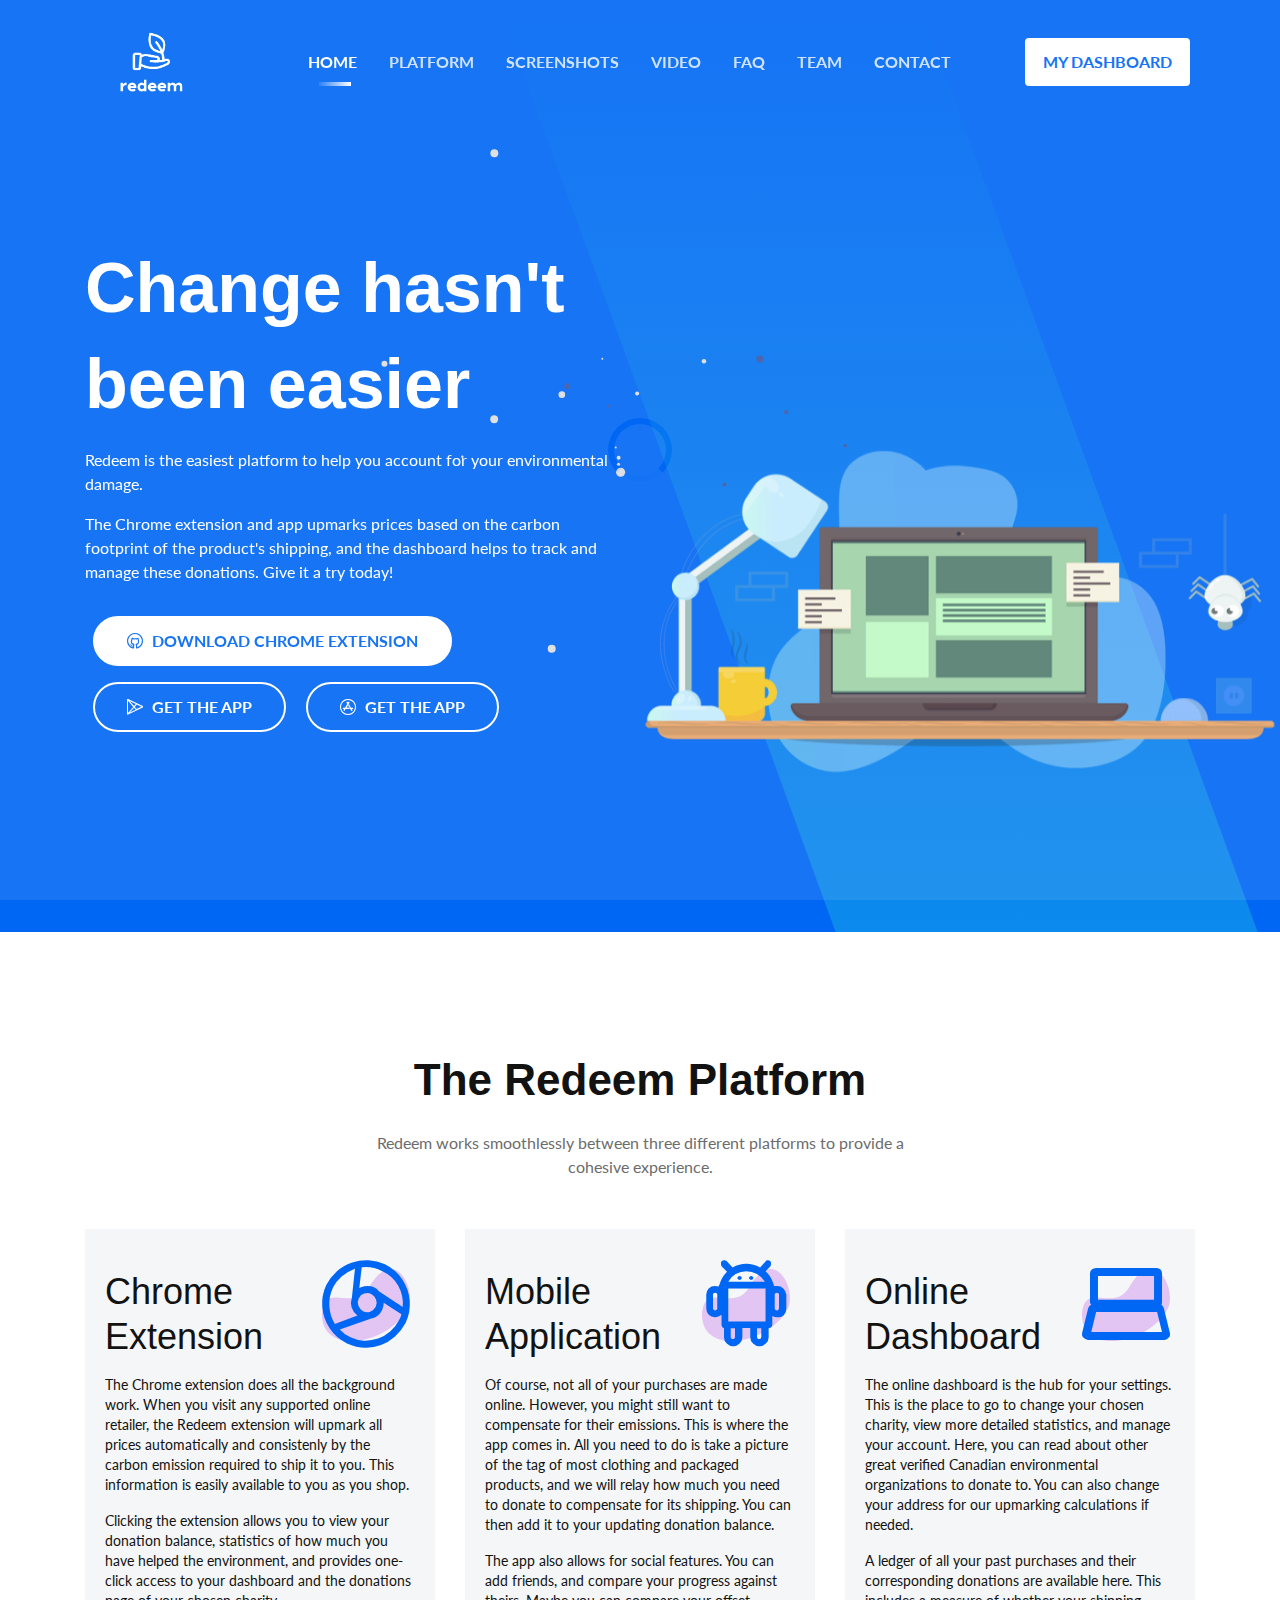
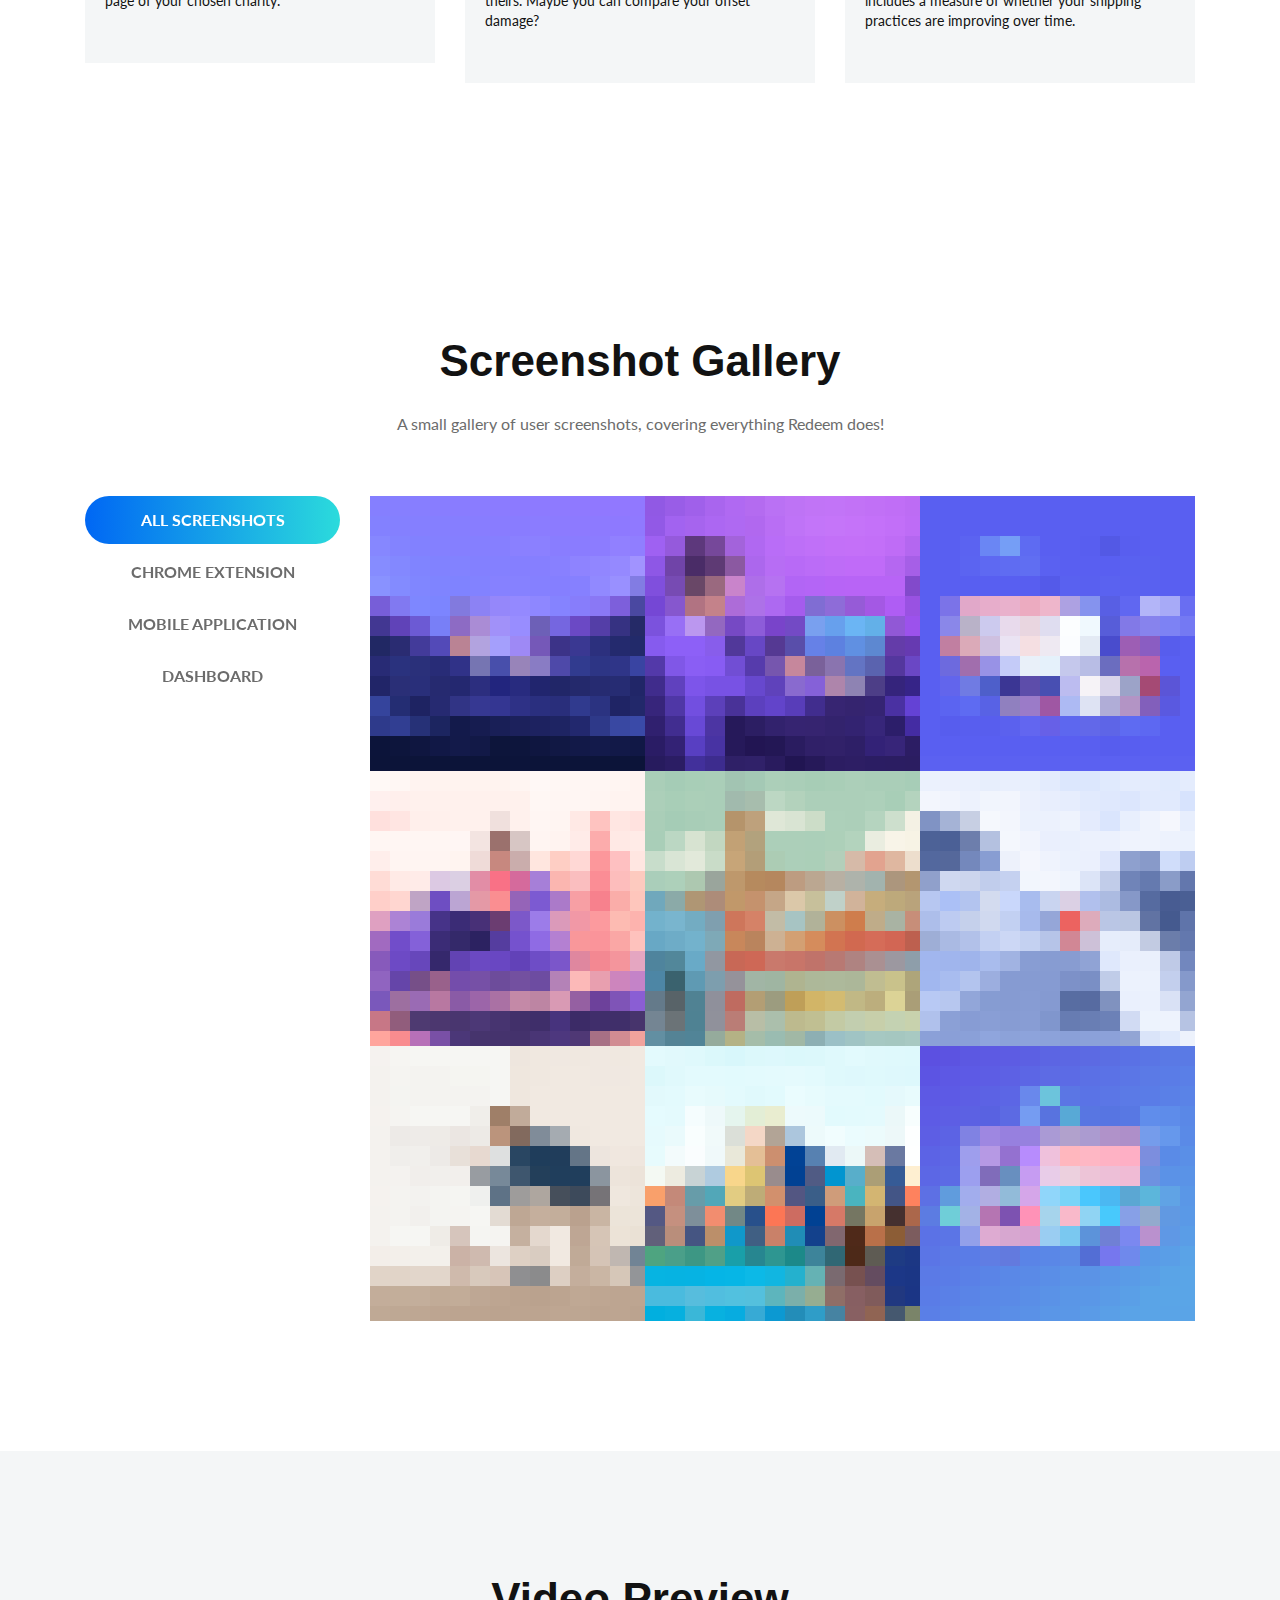
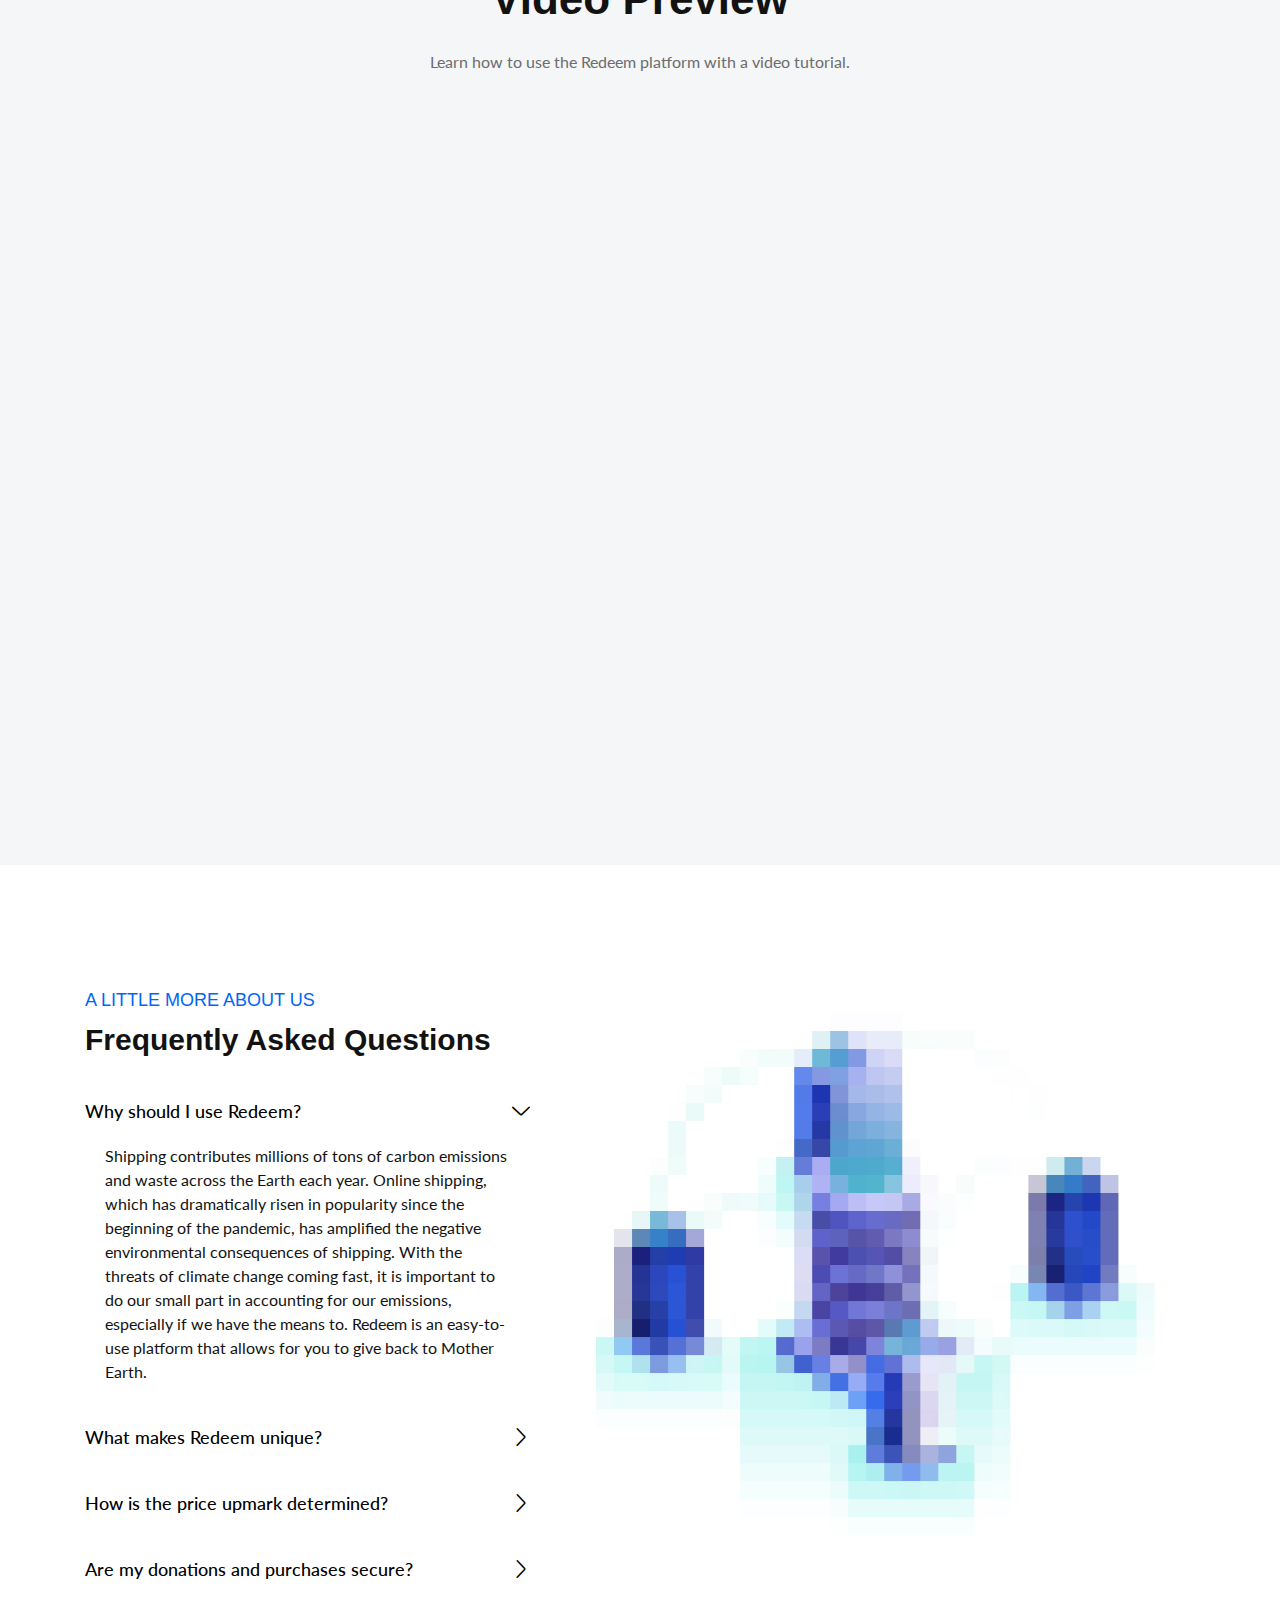
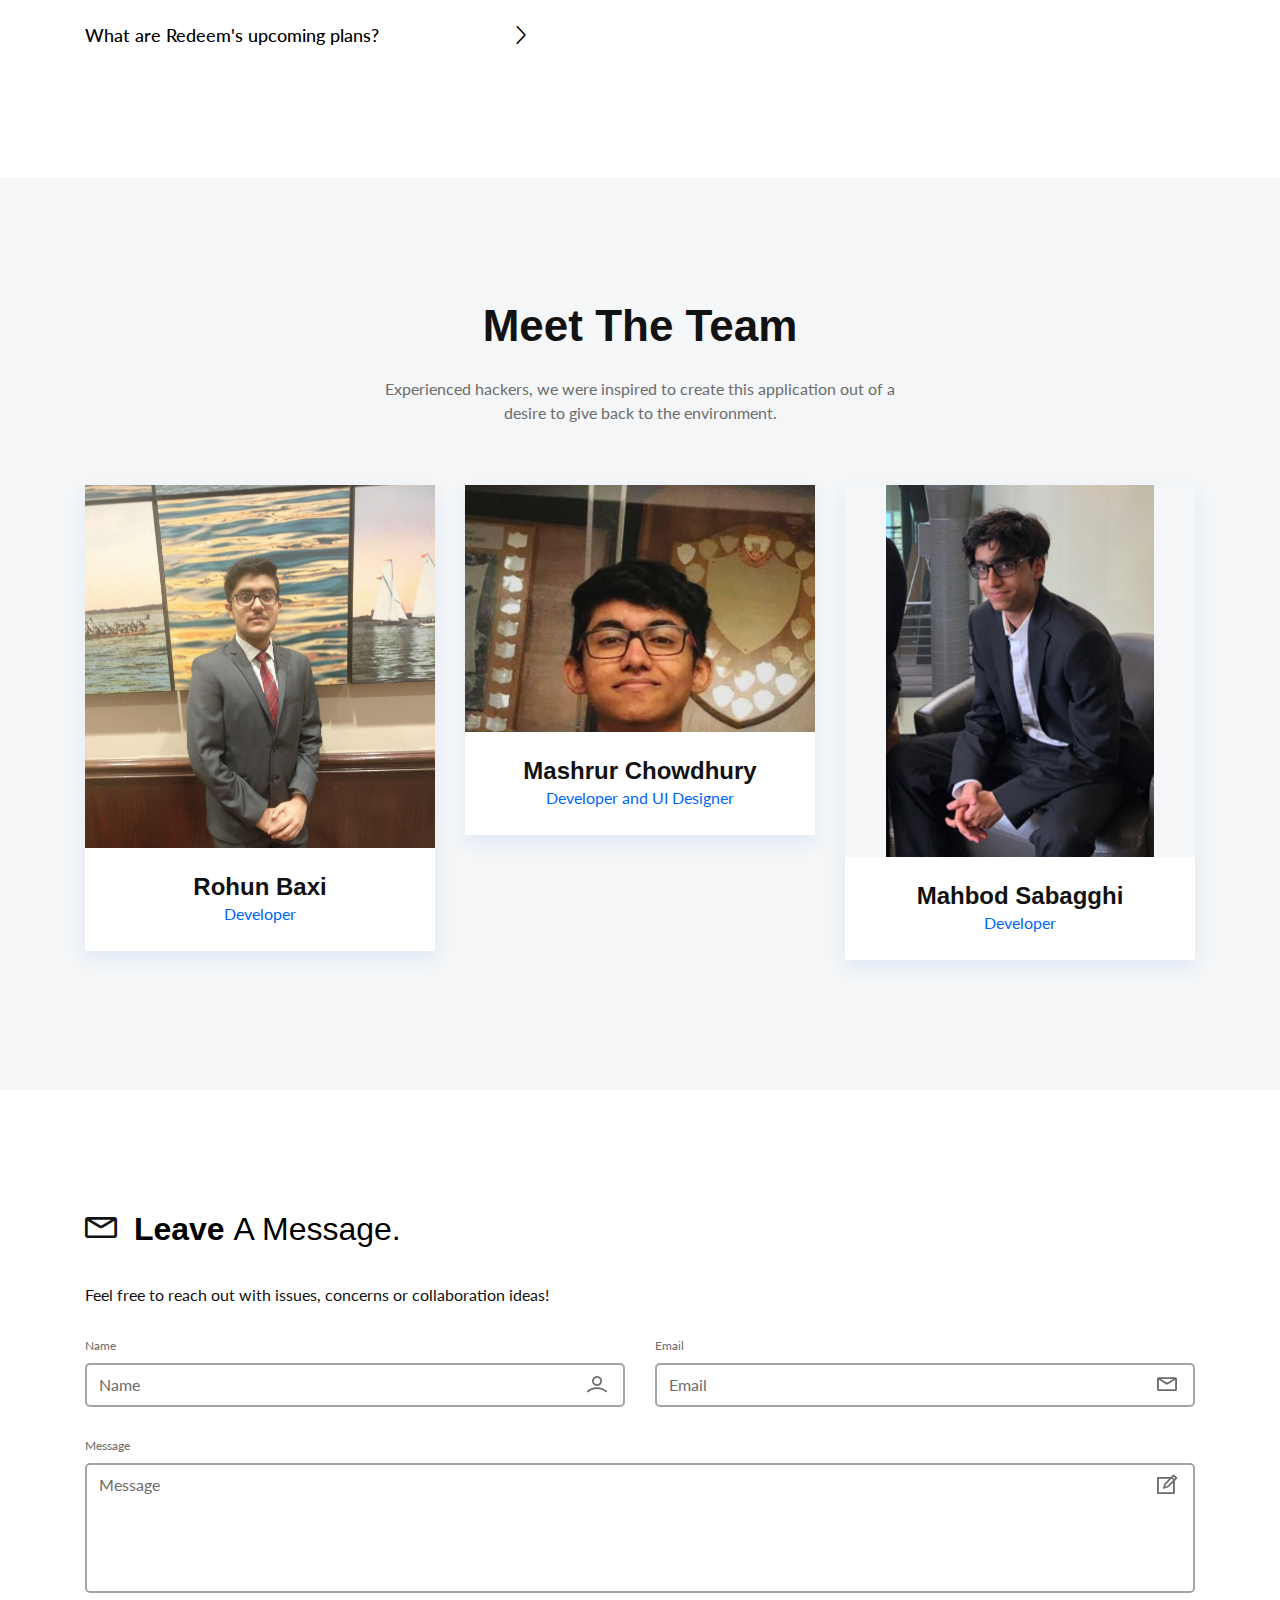
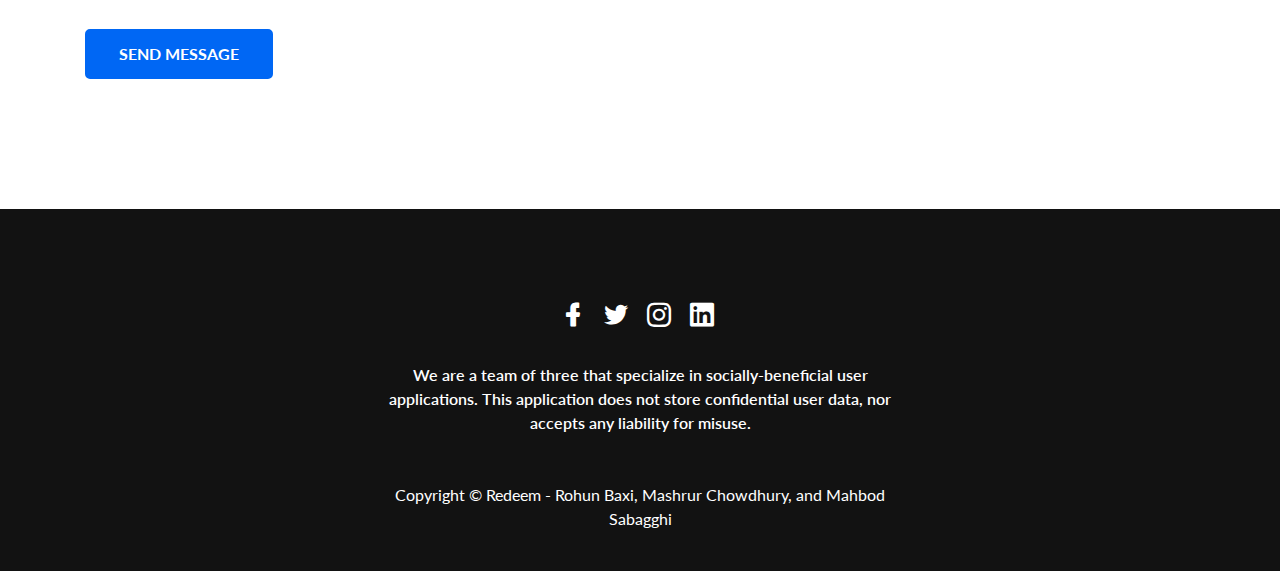
==== index.html @ 248ae002 "Added website assets" ====
<!doctype html>
<html class="no-js" lang="en">

<head>
    <meta charset="utf-8">
    
    <!--====== Title ======-->
    <title>Redeem - A Donation Platform</title>
    
    <meta name="description" content="">
    <meta name="viewport" content="width=device-width, initial-scale=1">

    <!--====== Favicon Icon ======-->
    <link rel="shortcut icon" href="assets/images/favicon.ico" type="image/x-icon">
<link rel="icon" href="assets/images/favicon.ico" type="image/x-icon">
        
    <!--====== Magnific Popup CSS ======-->
    <link rel="stylesheet" href="assets/css/magnific-popup.css">
    <link href='http://fonts.googleapis.com/css?family=Lato:400,700' rel='stylesheet' type='text/css'>
        
    <!--====== Slick CSS ======-->
    <link rel="stylesheet" href="assets/css/slick.css">
        
    <!--====== Line Icons CSS ======-->
    <link rel="stylesheet" href="assets/css/LineIcons.css">
        
    <!--====== Bootstrap CSS ======-->
    <link rel="stylesheet" href="assets/css/bootstrap.min.css">
    
    <!--====== Default CSS ======-->
    <link rel="stylesheet" href="assets/css/default.css">
    
    <!--====== Style CSS ======-->
    <link rel="stylesheet" href="assets/css/style.css">

    <!--====== Particle Animations Javascript ======-->
    <script src="assets/js/sketch.js"></script>

    
</head>

<body>
    <!--[if IE]>
    <p class="browserupgrade">You are using an <strong>outdated</strong> browser. Please <a href="https://browsehappy.com/">upgrade your browser</a> to improve your experience and security.</p>
  <![endif]-->
   
    <!--====== PRELOADER PART START ======-->

    <div class="preloader">
        <div class="loader">
            <div class="ytp-spinner">
                <div class="ytp-spinner-container">
                    <div class="ytp-spinner-rotator">
                        <div class="ytp-spinner-left">
                            <div class="ytp-spinner-circle"></div>
                        </div>
                        <div class="ytp-spinner-right">
                            <div class="ytp-spinner-circle"></div>
                        </div>
                    </div>
                </div>
            </div>
        </div>
    </div>

    <!--====== PRELOADER PART ENDS ======-->
    
    <!--====== NAVBAR TWO PART START ======-->

    <section class="navbar-area">
        <div class="container">
            <div class="row">
                <div class="col-lg-12">
                    <nav class="navbar navbar-expand-lg">
                       
                        <a class="navbar-brand" href="#">
                            <img src="assets/images/logo-white.png" alt="Logo">
                        </a>
                        
                        <button class="navbar-toggler" type="button" data-toggle="collapse" data-target="#navbarTwo" aria-controls="navbarTwo" aria-expanded="false" aria-label="Toggle navigation">
                            <span class="toggler-icon"></span>
                            <span class="toggler-icon"></span>
                            <span class="toggler-icon"></span>
                        </button>

                        <div class="collapse navbar-collapse sub-menu-bar" id="navbarTwo">
                            <ul class="navbar-nav m-auto">
                                <li class="nav-item active"><a class="page-scroll" href="#home">home</a></li>
                                <li class="nav-item"><a class="page-scroll" href="#services">Platform</a></li>
                                <li class="nav-item"><a class="page-scroll" href="#portfolio">Screenshots</a></li>
                                <li class="nav-item"><a class="page-scroll" href="#pricing">Video</a></li>
                                <li class="nav-item"><a class="page-scroll" href="#about">FAQ</a></li>
                                <li class="nav-item"><a class="page-scroll" href="#team">Team</a></li>
                                <li class="nav-item"><a class="page-scroll" href="#contact">Contact</a></li>
                            </ul>
                        </div>
                        
                        <div class="navbar-btn d-none d-sm-inline-block">
                            <ul>
                                <li><a class="solid" href="signup/account/signup.html">My Dashboard</a></li>
                            </ul>
                        </div>
                    </nav> <!-- navbar -->
                </div>
            </div> <!-- row -->
        </div> <!-- container -->
    </section>

    <!--====== NAVBAR TWO PART ENDS ======-->
    
    <!--====== SLIDER PART START ======-->

    <section id="home" class="slider_area">
        <div id="carouselThree" class="carousel slide" data-ride="carousel">

            <div class="carousel-inner">
                <div class="carousel-item active">
                    <div class="container">
                        <div class="row">
                            <div class="col-lg-6">
                                <div class="slider-content">
                                    <h1 class="title">Change hasn't been easier</h1>
                                    <p class="text">Redeem is the easiest platform to help you account for your environmental damage. </p> 
                                    <p class = "text">The Chrome extension and app upmarks prices based on the carbon footprint of the product's shipping, and the dashboard helps to track
                                        and manage these donations. Give it a try today!
                                    </p>
                                    <ul class="slider-btn rounded-buttons">
                                        <li><a class="main-btn rounded-one" target = "_blank" href="https://github.com/mashrurc/Redeem"><i class="lni lni-github"> </i> DOWNLOAD CHROME EXTENSION</a></li>
                                        <li><a class="main-btn rounded-two" href="https://github.com/mashrurc/Redeem"><i class="lni lni-play-store"></i>  GET THE APP</a></li>
                                        <li><a class="main-btn rounded-two" href="https://github.com/mashrurc/Redeem"><i class="lni lni-app-store"></i>  GET THE APP</a></li>
                                    </ul>
                                </div>
                            </div>
                        </div> <!-- row -->
                    </div> <!-- container -->
                    <div class="slider-image-box d-none d-lg-flex align-items-end">
                        <div class="slider-image">
                            <img src="assets/images/slider/1.png" alt="Hero">
                        </div> <!-- slider-imgae -->
                    </div> <!-- slider-imgae box -->
                </div> <!-- carousel-item -->

            </div>

        </div>
    </section>

    <!--====== SLIDER PART ENDS ======-->
    
    <!--====== FEATRES TWO PART START ======-->

    <section id="services" class="features-area">
        <div class="container">
            <div class="row justify-content-center">
                <div class="col-lg-6 col-md-10">
                    <div class="section-title text-center pb-10">
                        <h3 class="title">The Redeem Platform</h3>
                        <p class="text">Redeem works smoothlessly between three different platforms to provide a cohesive experience.</p>
                    </div> <!-- row -->
                </div>
            </div> <!-- row -->
            <div class="row justify-content-center">
                <div class="col-lg-4 col-md-7 col-sm-9">
                    <div class="single-features mt-40">
                        <div class="features-title-icon d-flex justify-content-between">
                            <h4 class="features-title"><a href="#">Chrome Extension</a></h4>
                            <div class="features-icon">
                                <i class="lni lni-chrome"></i>
                                <img class="shape" src="assets/images/f-shape-1.svg" alt="Shape">
                            </div>
                        </div>
                        <div class="features-content">
                            <p class="text">The Chrome extension does all the background work. When you visit any supported online retailer, the Redeem extension will upmark all prices automatically and consistenly by the carbon emission
                                required to ship it to you. This information is easily available to you as you shop.</p> <p class="text">Clicking the extension allows you to view your donation balance, statistics of how much you have helped the environment, and 
                                provides one-click access to your dashboard and the donations page of your chosen charity.
                            </p>
                        </div>
                    </div> <!-- single features -->
                </div>
                <div class="col-lg-4 col-md-7 col-sm-9">
                    <div class="single-features mt-40">
                        <div class="features-title-icon d-flex justify-content-between">
                            <h4 class="features-title"><a href="#">Mobile Application</a></h4>
                            <div class="features-icon">
                                <i class="lni lni-android"></i>
                                <img class="shape" src="assets/images/f-shape-1.svg" alt="Shape">
                            </div>
                        </div>
                        <div class="features-content">
                            <p class="text">Of course, not all of your purchases are made online. However, you might still want to compensate for their emissions. This is where the app comes in. All you need to do is take a picture of the 
                                tag of most clothing and packaged products, and we will relay how much you need to donate to compensate for its shipping. You can then add it to your updating donation balance.</p> 
                                <p class="text"> The app also 
                                allows for social features. You can add friends, and compare your progress against theirs. Maybe you can compare your offset damage?
                            </p>
                        </div>
                    </div> <!-- single features -->
                </div>
                <div class="col-lg-4 col-md-7 col-sm-9">
                    <div class="single-features mt-40">
                        <div class="features-title-icon d-flex justify-content-between">
                            <h4 class="features-title"><a href="#">Online Dashboard</a></h4>
                            <div class="features-icon">
                                <i class="lni lni-laptop"></i>
                                <img class="shape" src="assets/images/f-shape-1.svg" alt="Shape">
                            </div>
                        </div>
                        <div class="features-content">
                            <p class="text">The online dashboard is the hub for your settings. This is the place to go to change your chosen charity, view more detailed statistics, and manage your account. Here, you can read about other great verified
                                Canadian environmental organizations to donate to. You can also change your address for our upmarking calculations if needed. </p>
                            <p class="text"> A ledger of all your past purchases and their corresponding donations are available here. This includes a measure of whether your shipping practices are improving over time. 
                            </p>
                        </div>
                    </div> <!-- single features -->
                </div>
            </div> <!-- row -->
        </div> <!-- container -->
    </section>

    <!--====== FEATRES TWO PART ENDS ======-->

    <!--====== PORTFOLIO PART START ======-->

    <section id="portfolio" class="portfolio-area portfolio-four pb-100">
        <div class="container">
            <div class="row justify-content-center">
                <div class="col-lg-6 col-md-10">
                    <div class="section-title text-center pb-10">
                        <h3 class="title">Screenshot Gallery</h3>
                        <p class="text">A small gallery of user screenshots, covering everything Redeem does!</p>
                    </div> <!-- section title -->
                </div>
            </div> <!-- row -->
            <div class="row">
                <div class="col-lg-3 col-md-3">
                    <div class="portfolio-menu text-center mt-50">
                        <ul>
                            <li data-filter="*" class="active">ALL SCREENSHOTS</li>
                            <li data-filter=".branding-4">CHROME EXTENSION</li>
                            <li data-filter=".marketing-4">MOBILE APPLICATION</li>
                            <li data-filter=".planning-4">DASHBOARD</li>
                        </ul>
                    </div> <!-- portfolio menu -->
                </div>
                <div class="col-lg-9 col-md-9">
                    <div class="row no-gutters grid mt-50">
                        <div class="col-lg-4 col-sm-6 branding-4 planning-4">
                            <div class="single-portfolio">
                                <div class="portfolio-image">
                                    <img src="assets/images/portfolio/1.png" alt="">
                                    <div class="portfolio-overlay d-flex align-items-center justify-content-center">
                                        <div class="portfolio-content">
                                            <div class="portfolio-icon">
                                                <a class="image-popup" href="assets/images/portfolio/1.png"><i class="lni lni-zoom-in"></i></a>
                                                <img src="assets/images/portfolio/shape.svg" alt="shape" class="shape">
                                            </div>
                                            <div class="portfolio-icon">
                                                <a href="#"><i class="lni lni-link"></i></a>
                                                <img src="assets/images/portfolio/shape.svg" alt="shape" class="shape">
                                            </div>
                                        </div>
                                    </div>
                                </div>
                            </div> <!-- single portfolio -->
                        </div>
                        <div class="col-lg-4 col-sm-6 marketing-4 research-4">
                            <div class="single-portfolio">
                                <div class="portfolio-image">
                                    <img src="assets/images/portfolio/2.png" alt="">
                                    <div class="portfolio-overlay d-flex align-items-center justify-content-center">
                                        <div class="portfolio-content">
                                            <div class="portfolio-icon">
                                                <a class="image-popup" href="assets/images/portfolio/2.png"><i class="lni lni-zoom-in"></i></a>
                                                <img src="assets/images/portfolio/shape.svg" alt="shape" class="shape">
                                            </div>
                                            <div class="portfolio-icon">
                                                <a href="#"><i class="lni lni-link"></i></a>
                                                <img src="assets/images/portfolio/shape.svg" alt="shape" class="shape">
                                            </div>
                                        </div>
                                    </div>
                                </div>
                            </div> <!-- single portfolio -->
                        </div>
                        <div class="col-lg-4 col-sm-6 branding-4 marketing-4">
                            <div class="single-portfolio">
                                <div class="portfolio-image">
                                    <img src="assets/images/portfolio/3.png" alt="">
                                    <div class="portfolio-overlay d-flex align-items-center justify-content-center">
                                        <div class="portfolio-content">
                                            <div class="portfolio-icon">
                                                <a class="image-popup" href="assets/images/portfolio/3.png"><i class="lni lni-zoom-in"></i></a>
                                                <img src="assets/images/portfolio/shape.svg" alt="shape" class="shape">
                                            </div>
                                            <div class="portfolio-icon">
                                                <a href="#"><i class="lni lni-link"></i></a>
                                                <img src="assets/images/portfolio/shape.svg" alt="shape" class="shape">
                                            </div>
                                        </div>
                                    </div>
                                </div>
                            </div> <!-- single portfolio -->
                        </div>
                        <div class="col-lg-4 col-sm-6 planning-4 research-4">
                            <div class="single-portfolio">
                                <div class="portfolio-image">
                                    <img src="assets/images/portfolio/4.png" alt="">
                                    <div class="portfolio-overlay d-flex align-items-center justify-content-center">
                                        <div class="portfolio-content">
                                            <div class="portfolio-icon">
                                                <a class="image-popup" href="assets/images/portfolio/4.png"><i class="lni lni-zoom-in"></i></a>
                                                <img src="assets/images/portfolio/shape.svg" alt="shape" class="shape">
                                            </div>
                                            <div class="portfolio-icon">
                                                <a href="#"><i class="lni lni-link"></i></a>
                                                <img src="assets/images/portfolio/shape.svg" alt="shape" class="shape">
                                            </div>
                                        </div>
                                    </div>
                                </div>
                            </div> <!-- single portfolio -->
                        </div>
                        <div class="col-lg-4 col-sm-6 marketing-4">
                            <div class="single-portfolio">
                                <div class="portfolio-image">
                                    <img src="assets/images/portfolio/5.png" alt="">
                                    <div class="portfolio-overlay d-flex align-items-center justify-content-center">
                                        <div class="portfolio-content">
                                            <div class="portfolio-icon">
                                                <a class="image-popup" href="assets/images/portfolio/5.png"><i class="lni lni-zoom-in"></i></a>
                                                <img src="assets/images/portfolio/shape.svg" alt="shape" class="shape">
                                            </div>
                                            <div class="portfolio-icon">
                                                <a href="#"><i class="lni lni-link"></i></a>
                                                <img src="assets/images/portfolio/shape.svg" alt="shape" class="shape">
                                            </div>
                                        </div>
                                    </div>
                                </div>
                            </div> <!-- single portfolio -->
                        </div>
                        <div class="col-lg-4 col-sm-6 planning-4">
                            <div class="single-portfolio">
                                <div class="portfolio-image">
                                    <img src="assets/images/portfolio/6.png" alt="">
                                    <div class="portfolio-overlay d-flex align-items-center justify-content-center">
                                        <div class="portfolio-content">
                                            <div class="portfolio-icon">
                                                <a class="image-popup" href="assets/images/portfolio/6.png"><i class="lni lni-zoom-in"></i></a>
                                                <img src="assets/images/portfolio/shape.svg" alt="shape" class="shape">
                                            </div>
                                            <div class="portfolio-icon">
                                                <a href="#"><i class="lni lni-link"></i></a>
                                                <img src="assets/images/portfolio/shape.svg" alt="shape" class="shape">
                                            </div>
                                        </div>
                                    </div>
                                </div>
                            </div> <!-- single portfolio -->
                        </div>
                        <div class="col-lg-4 col-sm-6 research-4">
                            <div class="single-portfolio">
                                <div class="portfolio-image">
                                    <img src="assets/images/portfolio/7.png" alt="">
                                    <div class="portfolio-overlay d-flex align-items-center justify-content-center">
                                        <div class="portfolio-content">
                                            <div class="portfolio-icon">
                                                <a class="image-popup" href="assets/images/portfolio/7.png"><i class="lni lni-zoom-in"></i></a>
                                                <img src="assets/images/portfolio/shape.svg" alt="shape" class="shape">
                                            </div>
                                            <div class="portfolio-icon">
                                                <a href="#"><i class="lni lni-link"></i></a>
                                                <img src="assets/images/portfolio/shape.svg" alt="shape" class="shape">
                                            </div>
                                        </div>
                                    </div>
                                </div>
                            </div> <!-- single portfolio -->
                        </div>
                        <div class="col-lg-4 col-sm-6 branding-4 planning-4">
                            <div class="single-portfolio">
                                <div class="portfolio-image">
                                    <img src="assets/images/portfolio/8.png" alt="">
                                    <div class="portfolio-overlay d-flex align-items-center justify-content-center">
                                        <div class="portfolio-content">
                                            <div class="portfolio-icon">
                                                <a class="image-popup" href="assets/images/portfolio/8.png"><i class="lni lni-zoom-in"></i></a>
                                                <img src="assets/images/portfolio/shape.svg" alt="shape" class="shape">
                                            </div>
                                            <div class="portfolio-icon">
                                                <a href="#"><i class="lni lni-link"></i></a>
                                                <img src="assets/images/portfolio/shape.svg" alt="shape" class="shape">
                                            </div>
                                        </div>
                                    </div>
                                </div>
                            </div> <!-- single portfolio -->
                        </div>
                        <div class="col-lg-4 col-sm-6 marketing-4">
                            <div class="single-portfolio">
                                <div class="portfolio-image">
                                    <img src="assets/images/portfolio/9.png" alt="">
                                    <div class="portfolio-overlay d-flex align-items-center justify-content-center">
                                        <div class="portfolio-content">
                                            <div class="portfolio-icon">
                                                <a class="image-popup" href="assets/images/portfolio/9.png"><i class="lni lni-zoom-in"></i></a>
                                                <img src="assets/images/portfolio/shape.svg" alt="shape" class="shape">
                                            </div>
                                            <div class="portfolio-icon">
                                                <a href="#"><i class="lni lni-link"></i></a>
                                                <img src="assets/images/portfolio/shape.svg" alt="shape" class="shape">
                                            </div>
                                        </div>
                                    </div>
                                </div>
                            </div> <!-- single portfolio -->
                        </div>
                    </div> <!-- row -->
                </div>
            </div> <!-- row -->
        </div> <!-- container -->
    </section>

    <!--====== PORTFOLIO PART ENDS ======-->
    
    <!--====== PRINICNG START ======-->

    <section id="pricing" class="pricing-area ">
        <div class="container">
            <div class="row justify-content-center">
                <div class="col-lg-6 col-md-10">
                    <div class="section-title text-center pb-25">
                        <h3 class="title">Video Preview</h3>
                        <p class="text">Learn how to use the Redeem platform with a video tutorial.</p>
                    </div> <!-- section title -->
                </div>
            </div> <!-- row -->
        
                
                <div class="col-lg-4 col-md-7 col-sm-9">
                    <iframe width="1120" height="630" src="https://www.youtube.com/embed/feALLvT2Y-I" frameborder="0" allow="accelerometer; autoplay; clipboard-write; encrypted-media; gyroscope; picture-in-picture" allowfullscreen></iframe>
                </div>
            </div> <!-- row -->
        </div> <!-- container -->
    </section>

    <!--====== PRINICNG ENDS ======-->
    
    <!--====== ABOUT PART START ======-->

    <section id="about" class="about-area">
        <div class="container">
            <div class="row">
                <div class="col-lg-5">
                    <div class="faq-content mt-45">
                        <div class="about-title">
                            <h6 class="sub-title">A Little More About Us</h6>
                            <h4 class="title">Frequently Asked Questions</h4>
                        </div> <!-- faq title -->
                        <div class="about-accordion">
                            <div class="accordion" id="accordionExample">
                                <div class="card">
                                    <div class="card-header" id="headingOne">
                                        <a href="#" data-toggle="collapse" data-target="#collapseOne" aria-expanded="true" aria-controls="collapseOne">Why should I use Redeem?</a>
                                    </div>

                                    <div id="collapseOne" class="collapse show" aria-labelledby="headingOne" data-parent="#accordionExample">
                                        <div class="card-body">
                                            <p class="text">Shipping contributes millions of tons of carbon emissions and waste across the Earth each year. Online shipping, which has dramatically risen in popularity since the beginning of the pandemic, has amplified the
                                                negative environmental consequences of shipping. With the threats of climate change coming fast, it is important to do our small 
                                                part in accounting for our emissions, especially if we have the means to.  Redeem is an easy-to-use platform that allows for you to give back to Mother Earth.</p>
                                        </div>
                                    </div> 
                                </div> <!-- card -->
                                <div class="card">
                                    <div class="card-header" id="headingTwo">
                                        <a href="#" class="collapsed" data-toggle="collapse" data-target="#collapseTwo" aria-expanded="false" aria-controls="collapseTwo">What makes Redeem unique?</a>
                                    </div>
                                    <div id="collapseTwo" class="collapse" aria-labelledby="headingTwo" data-parent="#accordionExample">
                                        <div class="card-body">
                                            <p class="text">We know how hard it is to remember to donate. It is often cumbersome to visit websites, find a trustworthy organization, and determine exactly how much you should give.
                                                Redeem automates that process. After a simple five-minute setup, which involves setting a chosen environmental charity from our list of trusted Canadian organizations, donating becomes
                                                an easy one-click process. By upmarking the price of products, you make purchases with the donation-accounted total in mind, making your purchases environmental-sustainable and guilt-free.
                                                Redeem makes it easier than ever to do your fair share. 
                                            </p>
                                        </div>
                                    </div>
                                </div> <!-- card -->
                                <div class="card">
                                    <div class="card-header" id="headingThree">
                                        <a href="#" class="collapsed" data-toggle="collapse" data-target="#collapseThree" aria-expanded="false" aria-controls="collapseThree">How is the price upmark determined?</a>
                                    </div>
                                    <div id="collapseThree" class="collapse" aria-labelledby="headingThree" data-parent="#accordionExample">
                                        <div class="card-body">
                                            <p class="text">We use map data and knowledge of common shipping routes to create an accurate estimate of exactly how far your product has travelled to get to you. Based on rigorous scientifc data 
                                                of emissions from various means of shipping transport, we can determine the consequential carbon footprint of shipping your purchase. This carbon footprint is inputted into a mathematical formula 
                                            that outputs the appropriate price upmark. </p>
                                        </div>
                                    </div>
                                </div> <!-- card -->
                                <div class="card">
                                    <div class="card-header" id="headingFore">
                                        <a href="#" class="collapsed" data-toggle="collapse" data-target="#collapseFore" aria-expanded="false" aria-controls="collapseFore">Are my donations and purchases secure?</a>
                                    </div>
                                    <div id="collapseFore" class="collapse" aria-labelledby="headingFore" data-parent="#accordionExample">
                                        <div class="card-body">
                                            <p class="text">Your user inforamtion, donations, and purchase log and completely confidential. We do not store your credit inforamtion, we simply faciliate an easier means of you donating. The donations still
                                                occur through the respective charity's platform.
                                            </p>
                                        </div>
                                    </div>
                                </div> <!-- card -->
                                <div class="card">
                                    <div class="card-header" id="headingFive">
                                        <a href="#" class="collapsed" data-toggle="collapse" data-target="#collapseFive" aria-expanded="false" aria-controls="collapseFive">What are Redeem's upcoming plans?</a>
                                    </div>
                                    <div id="collapseFive" class="collapse" aria-labelledby="headingFive" data-parent="#accordionExample">
                                        <div class="card-body">
                                            <p class="text">Going into the future, we plan to work with local environmental charities to set up direct payment plans using Stripe. This will turn giving from a one-step to a zero-step process. We plan to add 
                                                more environmental organizations, especially on a global scale. We are pending approval for Redeem on the Chrome Store, App Store, and Play Store. 
                                            </p>
                                        </div>
                                    </div>
                                </div> <!-- card -->
                            </div>
                        </div> <!-- faq accordion -->
                    </div> <!-- faq content -->
                </div>
                <div class="col-lg-7">
                    <div class="about-image mt-50">
                        <img src="assets/images/about.jpg" alt="about">
                    </div> <!-- faq image -->
                </div>
            </div> <!-- row -->
        </div> <!-- container -->
    </section>

    <!--====== ABOUT PART ENDS ======-->
    
    
    
    <!--====== TEAM START ======-->

    <section id="team" class="team-area pt-120 pb-130">
        <div class="container">
            <div class="row justify-content-center">
                <div class="col-lg-6 col-md-10">
                    <div class="section-title text-center pb-30">
                        <h3 class="title">Meet The Team</h3>
                        <p class="text">Experienced hackers, we were inspired to create this application out of a desire to give back to the environment.</p>
                    </div> <!-- section title -->
                </div>
            </div> <!-- row -->
            <div class="row">
                <div class="col-lg-4 col-sm-6">
                    <div class="team-style-eleven text-center mt-30 wow fadeIn" data-wow-duration="1s" data-wow-delay="0s">
                        <div class="team-image">
                            <img src="assets/images/rohun.png" alt="Team">
                        </div>
                        <div class="team-content">
                            <div class="team-social">
                                <ul class="social">
                                    <li><a target= "_blank" href="https://github.com/rohunbaxi"><i class="lni lni-github"></i></a></li>
                                    <li><a target= "_blank" href="https://www.linkedin.com/in/rohun-baxi-208207198/"><i class="lni lni-linkedin-original"></i></a></li>
                                    <li><a target= "_blank" href="#"><i class="lni lni-dev"></i></a></li>
                                </ul>
                            </div>
                            <h4 class="team-name"><a href="#">Rohun Baxi</a></h4>
                            <span class="sub-title">Developer</span>
                        </div>
                    </div> <!-- single team -->
                </div>
                <div class="col-lg-4 col-sm-6">
                    <div class="team-style-eleven text-center mt-30 wow fadeIn" data-wow-duration="1s" data-wow-delay="0s">
                        <div class="team-image">
                            <img src="assets/images/mashrur.png" alt="Team">
                        </div>
                        <div class="team-content">
                            <div class="team-social">
                                <ul class="social">
                                    <li><a target= "_blank" href="https://github.com/mashrurc"><i class="lni lni-github"></i></a></li>
                                    <li><a target= "_blank" href="https://www.linkedin.com/in/mashrurc/"><i class="lni lni-linkedin-original"></i></a></li>
                                    <li><a target= "_blank" href="https://devpost.com/mashrurc02"><i class="lni lni-dev"></i></a></li>
                                </ul>
                            </div>
                            <h4 class="team-name"><a href="#">Mashrur Chowdhury</a></h4>
                            <span class="sub-title">Developer and UI Designer</span>
                        </div>
                    </div> <!-- single team -->
                </div>
                <div class="col-lg-4 col-sm-6">
                    <div class="team-style-eleven text-center mt-30 wow fadeIn" data-wow-duration="1s" data-wow-delay="0s">
                        <div class="team-image2">
                            <img src="assets/images/mahbod.png" alt="Team">
                        </div>
                        <div class="team-content">
                            <div class="team-social">
                                <ul class="social">
                                    <li><a target= "_blank" href="https://github.com/dobham"><i class="lni lni-github"></i></a></li>
                                    <li><a target= "_blank" href="https://www.linkedin.com/in/mahbod-moe-sabbaghi-47931a177/"><i class="lni lni-linkedin-original"></i></a></li>
                                    <li><a target= "_blank" href="https://devpost.com/mahbodsabbaghi"><i class="lni lni-dev"></i></a></li>
                                </ul>
                            </div>
                            <h4 class="team-name"><a href="#">Mahbod Sabagghi</a></h4>
                            <span class="sub-title">Developer</span>
                        </div>
                    </div> <!-- single team -->
                </div>
            </div> <!-- row -->
        </div> <!-- container -->
    </section>

    <!--====== TEAM  ENDS ======-->
    
    <!--====== CONTACT PART START ======-->

    <section id="contact" class="contact-area">
        <div class="container">
            <div class="row">
                <div class="col-lg-12">
                    <div class="contact-wrapper form-style-two">
                        <h4 class="contact-title pb-35"><i class="lni lni-envelope"></i> Leave <span>A Message.</span></h4>
                        <p class="text">Feel free to reach out with issues, concerns or collaboration ideas!</p>
                        <form id="contact-form" action="assets/contact.php" method="post">
                            <div class="row">
                                <div class="col-md-6">
                                    <div class="form-input mt-25">
                                        <label>Name</label>
                                        <div class="input-items default">
                                            <input name="name" type="text" placeholder="Name">
                                            <i class="lni lni-user"></i>
                                        </div>
                                    </div> <!-- form input -->
                                </div>
                                <div class="col-md-6">
                                    <div class="form-input mt-25">
                                        <label>Email</label>
                                        <div class="input-items default">
                                            <input type="email" name="email" placeholder="Email">
                                            <i class="lni lni-envelope"></i>
                                        </div>
                                    </div> <!-- form input -->
                                </div>
                                <div class="col-md-12">
                                    <div class="form-input mt-25">
                                        <label>Message</label>
                                        <div class="input-items default">
                                            <textarea name="massage" placeholder="Message"></textarea>
                                            <i class="lni lni-pencil-alt"></i>
                                        </div>
                                    </div> <!-- form input -->
                                </div>
                                <p class="form-message"></p>
                                <div class="col-md-12">
                                    <div class="form-input light-rounded-buttons mt-30">
                                        <button class="main-btn light-rounded-two">Send Message</button>
                                    </div> <!-- form input -->
                                </div>
                            </div> <!-- row -->
                        </form>
                    </div> <!-- contact wrapper form -->
                </div>
            </div> <!-- row -->
        </div> <!-- container -->
    </section>

    <!--====== CONTACT PART ENDS ======-->

    <script src="assets/js/particleAnimation.js"></script>
    <canvas id="canvas" height="700" width="250" style="display: inline-block"></canvas>

    <!--====== FOOTER PART START ======-->

    <section class="footer-area footer-dark">
        <div class="container">
            <div class="row justify-content-center">
                <div class="col-lg-6">
                    <ul class="social text-center mt-5">
                        <li><a href="https://facebook.com/uideckHQ"><i class="lni lni-facebook-filled"></i></a></li>
                        <li><a href="https://twitter.com/uideckHQ"><i class="lni lni-twitter-original"></i></a></li>
                        <li><a href="https://instagram.com/uideckHQ"><i class="lni lni-instagram-original"></i></a></li>
                        <li><a href="#"><i class="lni lni-linkedin-original"></i></a></li>
                    </ul> <!-- social -->
                    <div class="footer-support text-center">
                        <span class="number">We are a team of three that specialize in socially-beneficial user applications. This application does not store confidential user data, nor accepts any liability for misuse.</span>
                    </div>
                    <div class="copyright text-center mt-5">
                        <p class="text">Copyright © Redeem - Rohun Baxi, Mashrur Chowdhury, and Mahbod Sabagghi</p>
                    </div> <!--  copyright -->
                </div>
            </div> <!-- row -->
        </div> <!-- container -->
    </section>

    <!--====== FOOTER PART ENDS ======-->
    
    <!--====== BACK TOP TOP PART START ======-->

    <a href="#" class="back-to-top"><i class="lni lni-chevron-up"></i></a>

    <!--====== BACK TOP TOP PART ENDS ======-->    

    <!--====== PART START ======-->

<!--
    <section class="">
        <div class="container">
            <div class="row">
                <div class="col-lg-">
                    
                </div>
            </div>
        </div>
    </section>
-->

    <!--====== PART ENDS ======-->




    <!--====== Jquery js ======-->
    <script src="assets/js/vendor/jquery-1.12.4.min.js"></script>
    <script src="assets/js/vendor/modernizr-3.7.1.min.js"></script>
    
    <!--====== Bootstrap js ======-->
    <script src="assets/js/popper.min.js"></script>
    <script src="assets/js/bootstrap.min.js"></script>
    
    <!--====== Slick js ======-->
    <script src="assets/js/slick.min.js"></script>
    
    <!--====== Magnific Popup js ======-->
    <script src="assets/js/jquery.magnific-popup.min.js"></script>
    
    <!--====== Ajax Contact js ======-->
    <script src="assets/js/ajax-contact.js"></script>
    
    <!--====== Isotope js ======-->
    <script src="assets/js/imagesloaded.pkgd.min.js"></script>
    <script src="assets/js/isotope.pkgd.min.js"></script>
    
    <!--====== Scrolling Nav js ======-->
    <script src="assets/js/jquery.easing.min.js"></script>
    <script src="assets/js/scrolling-nav.js"></script>
    
    <!--====== Main js ======-->
    <script src="assets/js/main.js"></script>
    
    <!-- Template Credits to https://onepagelove.com/smash-lite-->
</body>

</html>
---- assets/css/default.css ----
/* Deafult Margin & Padding */
/*-- Margin Top --*/
.mt-5 {
	margin-top: 5px;
}
.mt-10 {
	margin-top: 10px;
}
.mt-15 {
	margin-top: 15px;
}
.mt-20 {
	margin-top: 20px;
}
.mt-25 {
	margin-top: 25px;
}
.mt-30 {
	margin-top: 30px;
}
.mt-35 {
	margin-top: 35px;
}
.mt-40 {
	margin-top: 40px;
}
.mt-45 {
	margin-top: 45px;
}
.mt-50 {
	margin-top: 50px;
}
.mt-55 {
	margin-top: 55px;
}
.mt-60 {
	margin-top: 60px;
}
.mt-65 {
	margin-top: 65px;
}
.mt-70 {
	margin-top: 70px;
}
.mt-75 {
	margin-top: 75px;
}
.mt-80 {
	margin-top: 80px;
}
.mt-85 {
	margin-top: 85px;
}
.mt-90 {
	margin-top: 90px;
}
.mt-95 {
	margin-top: 95px;
}
.mt-100 {
	margin-top: 100px;
}
.mt-105 {
	margin-top: 105px;
}
.mt-110 {
	margin-top: 110px;
}
.mt-115 {
	margin-top: 115px;
}
.mt-120 {
	margin-top: 120px;
}
.mt-125 {
	margin-top: 125px;
}
.mt-130 {
	margin-top: 130px;
}
.mt-135 {
	margin-top: 135px;
}
.mt-140 {
	margin-top: 140px;
}
.mt-145 {
	margin-top: 145px;
}
.mt-150 {
	margin-top: 150px;
}
.mt-155 {
	margin-top: 155px;
}
.mt-160 {
	margin-top: 160px;
}
.mt-165 {
	margin-top: 165px;
}
.mt-170 {
	margin-top: 170px;
}
.mt-175 {
	margin-top: 175px;
}
.mt-180 {
	margin-top: 180px;
}
.mt-185 {
	margin-top: 185px;
}
.mt-190 {
	margin-top: 190px;
}
.mt-195 {
	margin-top: 195px;
}
.mt-200 {
	margin-top: 200px;
}
/*-- Margin Bottom --*/

.mb-5 {
	margin-bottom: 5px;
}
.mb-10 {
	margin-bottom: 10px;
}
.mb-15 {
	margin-bottom: 15px;
}
.mb-20 {
	margin-bottom: 20px;
}
.mb-25 {
	margin-bottom: 25px;
}
.mb-30 {
	margin-bottom: 30px;
}
.mb-35 {
	margin-bottom: 35px;
}
.mb-40 {
	margin-bottom: 40px;
}
.mb-45 {
	margin-bottom: 45px;
}
.mb-50 {
	margin-bottom: 50px;
}
.mb-55 {
	margin-bottom: 55px;
}
.mb-60 {
	margin-bottom: 60px;
}
.mb-65 {
	margin-bottom: 65px;
}
.mb-70 {
	margin-bottom: 70px;
}
.mb-75 {
	margin-bottom: 75px;
}
.mb-80 {
	margin-bottom: 80px;
}
.mb-85 {
	margin-bottom: 85px;
}
.mb-90 {
	margin-bottom: 90px;
}
.mb-95 {
	margin-bottom: 95px;
}
.mb-100 {
	margin-bottom: 100px;
}
.mb-105 {
	margin-bottom: 105px;
}
.mb-110 {
	margin-bottom: 110px;
}
.mb-115 {
	margin-bottom: 115px;
}
.mb-120 {
	margin-bottom: 120px;
}
.mb-125 {
	margin-bottom: 125px;
}
.mb-130 {
	margin-bottom: 130px;
}
.mb-135 {
	margin-bottom: 135px;
}
.mb-140 {
	margin-bottom: 140px;
}
.mb-145 {
	margin-bottom: 145px;
}
.mb-150 {
	margin-bottom: 150px;
}
.mb-155 {
	margin-bottom: 155px;
}
.mb-160 {
	margin-bottom: 160px;
}
.mb-165 {
	margin-bottom: 165px;
}
.mb-170 {
	margin-bottom: 170px;
}
.mb-175 {
	margin-bottom: 175px;
}
.mb-180 {
	margin-bottom: 180px;
}
.mb-185 {
	margin-bottom: 185px;
}
.mb-190 {
	margin-bottom: 190px;
}
.mb-195 {
	margin-bottom: 195px;
}
.mb-200 {
	margin-bottom: 200px;
}
/*-- margin left --*/
.ml-5 {
	margin-left: 5px;
}
.ml-10 {
	margin-left: 10px;
}
.ml-15 {
	margin-left: 15px;
}
.ml-20 {
	margin-left: 20px;
}
.ml-25 {
	margin-left: 25px;
}
.ml-30 {
	margin-left: 30px;
}
.ml-35 {
	margin-left: 35px;
}
.ml-40 {
	margin-left: 40px;
}
.ml-45 {
	margin-left: 45px;
}
.ml-50 {
	margin-left: 50px;
}
.ml-55 {
	margin-left: 55px;
}
.ml-60 {
	margin-left: 60px;
}
.ml-65 {
	margin-left: 65px;
}
.ml-70 {
	margin-left: 70px;
}
.ml-75 {
	margin-left: 75px;
}
.ml-80 {
	margin-left: 80px;
}
.ml-85 {
	margin-left: 85px;
}
.ml-90 {
	margin-left: 90px;
}
.ml-95 {
	margin-left: 95px;
}
.ml-100 {
	margin-left: 100px;
}
.ml-105 {
	margin-left: 105px;
}
.ml-110 {
	margin-left: 110px;
}
.ml-115 {
	margin-left: 115px;
}
.ml-120 {
	margin-left: 120px;
}
.ml-125 {
	margin-left: 125px;
}
.ml-130 {
	margin-left: 130px;
}
.ml-135 {
	margin-left: 135px;
}
.ml-140 {
	margin-left: 140px;
}
.ml-145 {
	margin-left: 145px;
}
.ml-150 {
	margin-left: 150px;
}
.ml-155 {
	margin-left: 155px;
}
.ml-160 {
	margin-left: 160px;
}
.ml-165 {
	margin-left: 165px;
}
.ml-170 {
	margin-left: 170px;
}
.ml-175 {
	margin-left: 175px;
}
.ml-180 {
	margin-left: 180px;
}
.ml-185 {
	margin-left: 185px;
}
.ml-190 {
	margin-left: 190px;
}
.ml-195 {
	margin-left: 195px;
}
.ml-200 {
	margin-left: 200px;
}
/*-- margin right --*/
.mr-5 {
	margin-right: 5px;
}
.mr-10 {
	margin-right: 10px;
}
.mr-15 {
	margin-right: 15px;
}
.mr-20 {
	margin-right: 20px;
}
.mr-25 {
	margin-right: 25px;
}
.mr-30 {
	margin-right: 30px;
}
.mr-35 {
	margin-right: 35px;
}
.mr-40 {
	margin-right: 40px;
}
.mr-45 {
	margin-right: 45px;
}
.mr-50 {
	margin-right: 50px;
}
.mr-55 {
	margin-right: 55px;
}
.mr-60 {
	margin-right: 60px;
}
.mr-65 {
	margin-right: 65px;
}
.mr-70 {
	margin-right: 70px;
}
.mr-75 {
	margin-right: 75px;
}
.mr-80 {
	margin-right: 80px;
}
.mr-85 {
	margin-right: 85px;
}
.mr-90 {
	margin-right: 90px;
}
.mr-95 {
	margin-right: 95px;
}
.mr-100 {
	margin-right: 100px;
}
.mr-105 {
	margin-right: 105px;
}
.mr-110 {
	margin-right: 110px;
}
.mr-115 {
	margin-right: 115px;
}
.mr-120 {
	margin-right: 120px;
}
.mr-125 {
	margin-right: 125px;
}
.mr-130 {
	margin-right: 130px;
}
.mr-135 {
	margin-right: 135px;
}
.mr-140 {
	margin-right: 140px;
}
.mr-145 {
	margin-right: 145px;
}
.mr-150 {
	margin-right: 150px;
}
.mr-155 {
	margin-right: 155px;
}
.mr-160 {
	margin-right: 160px;
}
.mr-165 {
	margin-right: 165px;
}
.mr-170 {
	margin-right: 170px;
}
.mr-175 {
	margin-right: 175px;
}
.mr-180 {
	margin-right: 180px;
}
.mr-185 {
	margin-right: 185px;
}
.mr-190 {
	margin-right: 190px;
}
.mr-195 {
	margin-right: 195px;
}
.mr-200 {
	margin-right: 200px;
}


/*-- Padding Top --*/

.pt-5 {
	padding-top: 5px;
}
.pt-10 {
	padding-top: 10px;
}
.pt-15 {
	padding-top: 15px;
}
.pt-20 {
	padding-top: 20px;
}
.pt-25 {
	padding-top: 25px;
}
.pt-30 {
	padding-top: 30px;
}
.pt-35 {
	padding-top: 35px;
}
.pt-40 {
	padding-top: 40px;
}
.pt-45 {
	padding-top: 45px;
}
.pt-50 {
	padding-top: 50px;
}
.pt-55 {
	padding-top: 55px;
}
.pt-60 {
	padding-top: 60px;
}
.pt-65 {
	padding-top: 65px;
}
.pt-70 {
	padding-top: 70px;
}
.pt-75 {
	padding-top: 75px;
}
.pt-80 {
	padding-top: 80px;
}
.pt-85 {
	padding-top: 85px;
}
.pt-90 {
	padding-top: 90px;
}
.pt-95 {
	padding-top: 95px;
}
.pt-100 {
	padding-top: 100px;
}
.pt-105 {
	padding-top: 105px;
}
.pt-110 {
	padding-top: 110px;
}
.pt-115 {
	padding-top: 115px;
}
.pt-120 {
	padding-top: 120px;
}
.pt-125 {
	padding-top: 125px;
}
.pt-130 {
	padding-top: 130px;
}
.pt-135 {
	padding-top: 135px;
}
.pt-140 {
	padding-top: 140px;
}
.pt-145 {
	padding-top: 145px;
}
.pt-150 {
	padding-top: 150px;
}
.pt-155 {
	padding-top: 155px;
}
.pt-160 {
	padding-top: 160px;
}
.pt-165 {
	padding-top: 165px;
}
.pt-170 {
	padding-top: 170px;
}
.pt-175 {
	padding-top: 175px;
}
.pt-180 {
	padding-top: 180px;
}
.pt-185 {
	padding-top: 185px;
}
.pt-190 {
	padding-top: 190px;
}
.pt-195 {
	padding-top: 195px;
}
.pt-200 {
	padding-top: 200px;
}
/*-- Padding Bottom --*/

.pb-5 {
	padding-bottom: 5px;
}
.pb-10 {
	padding-bottom: 10px;
}
.pb-15 {
	padding-bottom: 15px;
}
.pb-20 {
	padding-bottom: 20px;
}
.pb-25 {
	padding-bottom: 25px;
}
.pb-30 {
	padding-bottom: 30px;
}
.pb-35 {
	padding-bottom: 35px;
}
.pb-40 {
	padding-bottom: 40px;
}
.pb-45 {
	padding-bottom: 45px;
}
.pb-50 {
	padding-bottom: 50px;
}
.pb-55 {
	padding-bottom: 55px;
}
.pb-60 {
	padding-bottom: 60px;
}
.pb-65 {
	padding-bottom: 65px;
}
.pb-70 {
	padding-bottom: 70px;
}
.pb-75 {
	padding-bottom: 75px;
}
.pb-80 {
	padding-bottom: 80px;
}
.pb-85 {
	padding-bottom: 85px;
}
.pb-90 {
	padding-bottom: 90px;
}
.pb-95 {
	padding-bottom: 95px;
}
.pb-100 {
	padding-bottom: 100px;
}
.pb-105 {
	padding-bottom: 105px;
}
.pb-110 {
	padding-bottom: 110px;
}
.pb-115 {
	padding-bottom: 115px;
}
.pb-120 {
	padding-bottom: 120px;
}
.pb-125 {
	padding-bottom: 125px;
}
.pb-130 {
	padding-bottom: 130px;
}
.pb-135 {
	padding-bottom: 135px;
}
.pb-140 {
	padding-bottom: 140px;
}
.pb-145 {
	padding-bottom: 145px;
}
.pb-150 {
	padding-bottom: 150px;
}
.pb-155 {
	padding-bottom: 155px;
}
.pb-160 {
	padding-bottom: 160px;
}
.pb-165 {
	padding-bottom: 165px;
}
.pb-170 {
	padding-bottom: 170px;
}
.pb-175 {
	padding-bottom: 175px;
}
.pb-180 {
	padding-bottom: 180px;
}
.pb-185 {
	padding-bottom: 185px;
}
.pb-190 {
	padding-bottom: 190px;
}
.pb-195 {
	padding-bottom: 195px;
}
.pb-200 {
	padding-bottom: 200px;
}

/*-- Padding left --*/

.pl-0 {
	padding-left: 0px;
}
.pl-5 {
	padding-left: 5px;
}
.pl-10 {
	padding-left: 10px;
}
.pl-15 {
	padding-left: 15px;
}
.pl-20 {
	padding-left: 20px;
}
.pl-25 {
	padding-left: 25px;
}
.pl-30 {
	padding-left: 30px;
}
.pl-35 {
	padding-left: 35px;
}
.pl-40 {
	padding-left: 40px;
}
.pl-45 {
	padding-left: 45px;
}
.pl-50 {
	padding-left: 50px;
}
.pl-55 {
	padding-left: 55px;
}
.pl-60 {
	padding-left: 60px;
}
.pl-65 {
	padding-left: 65px;
}
.pl-70 {
	padding-left: 70px;
}
.pl-75 {
	padding-left: 75px;
}
.pl-80 {
	padding-left: 80px;
}
.pl-85 {
	padding-left: 85px;
}
.pl-90 {
	padding-left: 90px;
}
.pl-100 {
	padding-left: 100px;
}
.pl-105 {
	padding-left: 105px;
}
.pl-110 {
	padding-left: 110px;
}
.pl-115 {
	padding-left: 115px;
}
.pl-120 {
	padding-left: 120px;
}
.pl-125 {
	padding-left: 125px;
}
/*-- Padding right --*/

.pr-0 {
	padding-right: 0px;
}
.pr-5 {
	padding-right: 5px;
}
.pr-10 {
	padding-right: 10px;
}
.pr-15 {
	padding-right: 15px;
}
.pr-20 {
	padding-right: 20px;
}
.pr-25 {
	padding-right: 25px;
}
.pr-30 {
	padding-right: 30px;
}
.pr-35 {
	padding-right: 35px;
}
.pr-40 {
	padding-right: 40px;
}
.pr-45 {
	padding-right: 45px;
}
.pr-50 {
	padding-right: 50px;
}
.pr-55 {
	padding-right: 55px;
}
.pr-60 {
	padding-right: 60px;
}
.pr-65 {
	padding-right: 65px;
}
.pr-70 {
	padding-right: 70px;
}
.pr-75 {
	padding-right: 75px;
}
.pr-80 {
	padding-right: 80px;
}
.pr-85 {
	padding-right: 85px;
}
.pr-90 {
	padding-right: 90px;
}
.pr-95 {
	padding-right: 95px;
}
.pr-100 {
	padding-right: 100px;
}
.pr-105 {
	padding-right: 105px;
}
/* Background Color */

.gray-bg {
	background: #f6f6f6;
}
.white-bg {
	background: #fff;
}
.black-bg {
	background: #222;
}
/* Color */

.white {
	color: #fff;
}
.black {
	color: #222;
}
/* black overlay */

[data-overlay] {
	position: relative;
}
[data-overlay]::before {
	background: #000 none repeat scroll 0 0;
	content: "";
	height: 100%;
	left: 0;
	position: absolute;
	top: 0;
	width: 100%;
	z-index: 1;
}
[data-overlay="3"]::before {
	opacity: 0.3;
}
[data-overlay="4"]::before {
	opacity: 0.4;
}
[data-overlay="5"]::before {
	opacity: 0.5;
}
[data-overlay="6"]::before {
	opacity: 0.6;
}
[data-overlay="7"]::before {
	opacity: 0.7;
}
[data-overlay="8"]::before {
	opacity: 0.8;
}
[data-overlay="9"]::before {
	opacity: 0.9;
}
---- assets/css/style.css ----
/*-----------------------------------------------------------------------------------

    Template Name: Smash - Bootstrap Template
    Template URI: uideck.com
    Author: UIdeck
    Version: 1.0

-----------------------------------------------------------------------------------

    CSS INDEX
    ===================

    01. Theme default CSS
	02. Header
    03. Hero
	04. Footer

-----------------------------------------------------------------------------------*/
/*===========================
      01.COMMON css 
===========================*/

canvas {
  z-index: 2;
  position: fixed;
  top: 0;
}



body {
  font-family: "Lato", sans-serif;
  font-weight: normal;
  font-style: normal;
  color: #121212; }

* {
  margin: 0;
  padding: 0;
  -webkit-box-sizing: border-box;
  -moz-box-sizing: border-box;
  box-sizing: border-box; }

img {
  max-width: 100%; }

a:focus,
input:focus,
textarea:focus,
button:focus {
  text-decoration: none;
  outline: none; }

a:focus,
a:hover {
  text-decoration: none; }

span,
a {
  display: inline-block; }

i{
  display: inline-block;
  margin-right: 5px;
}

h1,
h2,
h3,
h4,
h5,
h6 {
  font-family: "Poppins", sans-serif;
  font-weight: 600;
  color: #121212;
  margin: 0px; }

h1 {
  font-size: 48px; }

h2 {
  font-size: 36px; }

h3 {
  font-size: 28px; }

h4 {
  font-size: 22px; }

h5 {
  font-size: 18px; }

h6 {
  font-size: 16px; }

ul, ol {
  margin: 0px;
  padding: 0px;
  list-style-type: none; }

p {
  font-size: 16px;
  font-weight: 400;
  line-height: 24px;
  color: #121212;
  margin: 0px; }

.bg_cover {
  background-position: center center;
  background-size: cover;
  background-repeat: no-repeat;
  width: 100%;
  height: 100%; }

/*===== All Slick Slide Outline Style =====*/
.slick-slide {
  outline: 0; }

/*===== All Section Title Style =====*/
.section-title .title {
  font-size: 44px;
  font-weight: 600;
  color: #121212;
  line-height: 55px; }
  @media (max-width: 767px) {
    .section-title .title {
      font-size: 30px;
      line-height: 35px; } }
.section-title .text {
  font-size: 16px;
  line-height: 24px;
  color: #6c6c6c;
  margin-top: 24px; }

/*===== All Preloader Style =====*/
.preloader {
  /* Body Overlay */
  position: fixed;
  top: 0;
  left: 0;
  display: table;
  height: 100%;
  width: 100%;
  /* Change Background Color */
  background: #fff;
  z-index: 99999; }
  .preloader .loader {
    display: table-cell;
    vertical-align: middle;
    text-align: center; }
    .preloader .loader .ytp-spinner {
      position: absolute;
      left: 50%;
      top: 50%;
      width: 64px;
      margin-left: -32px;
      z-index: 18;
      pointer-events: none; }
      .preloader .loader .ytp-spinner .ytp-spinner-container {
        pointer-events: none;
        position: absolute;
        width: 100%;
        padding-bottom: 100%;
        top: 50%;
        left: 50%;
        margin-top: -50%;
        margin-left: -50%;
        -webkit-animation: ytp-spinner-linspin 1568.23529647ms linear infinite;
        -moz-animation: ytp-spinner-linspin 1568.23529647ms linear infinite;
        -o-animation: ytp-spinner-linspin 1568.23529647ms linear infinite;
        animation: ytp-spinner-linspin 1568.23529647ms linear infinite; }
        .preloader .loader .ytp-spinner .ytp-spinner-container .ytp-spinner-rotator {
          position: absolute;
          width: 100%;
          height: 100%;
          -webkit-animation: ytp-spinner-easespin 5332ms cubic-bezier(0.4, 0, 0.2, 1) infinite both;
          -moz-animation: ytp-spinner-easespin 5332ms cubic-bezier(0.4, 0, 0.2, 1) infinite both;
          -o-animation: ytp-spinner-easespin 5332ms cubic-bezier(0.4, 0, 0.2, 1) infinite both;
          animation: ytp-spinner-easespin 5332ms cubic-bezier(0.4, 0, 0.2, 1) infinite both; }
          .preloader .loader .ytp-spinner .ytp-spinner-container .ytp-spinner-rotator .ytp-spinner-left {
            position: absolute;
            top: 0;
            left: 0;
            bottom: 0;
            overflow: hidden;
            right: 50%; }
          .preloader .loader .ytp-spinner .ytp-spinner-container .ytp-spinner-rotator .ytp-spinner-right {
            position: absolute;
            top: 0;
            right: 0;
            bottom: 0;
            overflow: hidden;
            left: 50%; }
    .preloader .loader .ytp-spinner-circle {
      box-sizing: border-box;
      position: absolute;
      width: 200%;
      height: 100%;
      border-style: solid;
      /* Spinner Color */
      border-color: #0067f4 #0067f4 #e9ecef;
      border-radius: 50%;
      border-width: 6px; }
    .preloader .loader .ytp-spinner-left .ytp-spinner-circle {
      left: 0;
      right: -100%;
      border-right-color: #e9ecef;
      -webkit-animation: ytp-spinner-left-spin 1333ms cubic-bezier(0.4, 0, 0.2, 1) infinite both;
      -moz-animation: ytp-spinner-left-spin 1333ms cubic-bezier(0.4, 0, 0.2, 1) infinite both;
      -o-animation: ytp-spinner-left-spin 1333ms cubic-bezier(0.4, 0, 0.2, 1) infinite both;
      animation: ytp-spinner-left-spin 1333ms cubic-bezier(0.4, 0, 0.2, 1) infinite both; }
    .preloader .loader .ytp-spinner-right .ytp-spinner-circle {
      left: -100%;
      right: 0;
      border-left-color: #e9ecef;
      -webkit-animation: ytp-right-spin 1333ms cubic-bezier(0.4, 0, 0.2, 1) infinite both;
      -moz-animation: ytp-right-spin 1333ms cubic-bezier(0.4, 0, 0.2, 1) infinite both;
      -o-animation: ytp-right-spin 1333ms cubic-bezier(0.4, 0, 0.2, 1) infinite both;
      animation: ytp-right-spin 1333ms cubic-bezier(0.4, 0, 0.2, 1) infinite both; }

/* Preloader Animations */
@-webkit-keyframes ytp-spinner-linspin {
  to {
    -webkit-transform: rotate(360deg);
    -moz-transform: rotate(360deg);
    -ms-transform: rotate(360deg);
    -o-transform: rotate(360deg);
    transform: rotate(360deg); } }
@keyframes ytp-spinner-linspin {
  to {
    -webkit-transform: rotate(360deg);
    -moz-transform: rotate(360deg);
    -ms-transform: rotate(360deg);
    -o-transform: rotate(360deg);
    transform: rotate(360deg); } }
@-webkit-keyframes ytp-spinner-easespin {
  12.5% {
    -webkit-transform: rotate(135deg);
    -moz-transform: rotate(135deg);
    -ms-transform: rotate(135deg);
    -o-transform: rotate(135deg);
    transform: rotate(135deg); }
  25% {
    -webkit-transform: rotate(270deg);
    -moz-transform: rotate(270deg);
    -ms-transform: rotate(270deg);
    -o-transform: rotate(270deg);
    transform: rotate(270deg); }
  37.5% {
    -webkit-transform: rotate(405deg);
    -moz-transform: rotate(405deg);
    -ms-transform: rotate(405deg);
    -o-transform: rotate(405deg);
    transform: rotate(405deg); }
  50% {
    -webkit-transform: rotate(540deg);
    -moz-transform: rotate(540deg);
    -ms-transform: rotate(540deg);
    -o-transform: rotate(540deg);
    transform: rotate(540deg); }
  62.5% {
    -webkit-transform: rotate(675deg);
    -moz-transform: rotate(675deg);
    -ms-transform: rotate(675deg);
    -o-transform: rotate(675deg);
    transform: rotate(675deg); }
  75% {
    -webkit-transform: rotate(810deg);
    -moz-transform: rotate(810deg);
    -ms-transform: rotate(810deg);
    -o-transform: rotate(810deg);
    transform: rotate(810deg); }
  87.5% {
    -webkit-transform: rotate(945deg);
    -moz-transform: rotate(945deg);
    -ms-transform: rotate(945deg);
    -o-transform: rotate(945deg);
    transform: rotate(945deg); }
  to {
    -webkit-transform: rotate(1080deg);
    -moz-transform: rotate(1080deg);
    -ms-transform: rotate(1080deg);
    -o-transform: rotate(1080deg);
    transform: rotate(1080deg); } }
@keyframes ytp-spinner-easespin {
  12.5% {
    -webkit-transform: rotate(135deg);
    -moz-transform: rotate(135deg);
    -ms-transform: rotate(135deg);
    -o-transform: rotate(135deg);
    transform: rotate(135deg); }
  25% {
    -webkit-transform: rotate(270deg);
    -moz-transform: rotate(270deg);
    -ms-transform: rotate(270deg);
    -o-transform: rotate(270deg);
    transform: rotate(270deg); }
  37.5% {
    -webkit-transform: rotate(405deg);
    -moz-transform: rotate(405deg);
    -ms-transform: rotate(405deg);
    -o-transform: rotate(405deg);
    transform: rotate(405deg); }
  50% {
    -webkit-transform: rotate(540deg);
    -moz-transform: rotate(540deg);
    -ms-transform: rotate(540deg);
    -o-transform: rotate(540deg);
    transform: rotate(540deg); }
  62.5% {
    -webkit-transform: rotate(675deg);
    -moz-transform: rotate(675deg);
    -ms-transform: rotate(675deg);
    -o-transform: rotate(675deg);
    transform: rotate(675deg); }
  75% {
    -webkit-transform: rotate(810deg);
    -moz-transform: rotate(810deg);
    -ms-transform: rotate(810deg);
    -o-transform: rotate(810deg);
    transform: rotate(810deg); }
  87.5% {
    -webkit-transform: rotate(945deg);
    -moz-transform: rotate(945deg);
    -ms-transform: rotate(945deg);
    -o-transform: rotate(945deg);
    transform: rotate(945deg); }
  to {
    -webkit-transform: rotate(1080deg);
    -moz-transform: rotate(1080deg);
    -ms-transform: rotate(1080deg);
    -o-transform: rotate(1080deg);
    transform: rotate(1080deg); } }
@-webkit-keyframes ytp-spinner-left-spin {
  0% {
    -webkit-transform: rotate(130deg);
    -moz-transform: rotate(130deg);
    -ms-transform: rotate(130deg);
    -o-transform: rotate(130deg);
    transform: rotate(130deg); }
  50% {
    -webkit-transform: rotate(-5deg);
    -moz-transform: rotate(-5deg);
    -ms-transform: rotate(-5deg);
    -o-transform: rotate(-5deg);
    transform: rotate(-5deg); }
  to {
    -webkit-transform: rotate(130deg);
    -moz-transform: rotate(130deg);
    -ms-transform: rotate(130deg);
    -o-transform: rotate(130deg);
    transform: rotate(130deg); } }
@keyframes ytp-spinner-left-spin {
  0% {
    -webkit-transform: rotate(130deg);
    -moz-transform: rotate(130deg);
    -ms-transform: rotate(130deg);
    -o-transform: rotate(130deg);
    transform: rotate(130deg); }
  50% {
    -webkit-transform: rotate(-5deg);
    -moz-transform: rotate(-5deg);
    -ms-transform: rotate(-5deg);
    -o-transform: rotate(-5deg);
    transform: rotate(-5deg); }
  to {
    -webkit-transform: rotate(130deg);
    -moz-transform: rotate(130deg);
    -ms-transform: rotate(130deg);
    -o-transform: rotate(130deg);
    transform: rotate(130deg); } }
@-webkit-keyframes ytp-right-spin {
  0% {
    -webkit-transform: rotate(-130deg);
    -moz-transform: rotate(-130deg);
    -ms-transform: rotate(-130deg);
    -o-transform: rotate(-130deg);
    transform: rotate(-130deg); }
  50% {
    -webkit-transform: rotate(5deg);
    -moz-transform: rotate(5deg);
    -ms-transform: rotate(5deg);
    -o-transform: rotate(5deg);
    transform: rotate(5deg); }
  to {
    -webkit-transform: rotate(-130deg);
    -moz-transform: rotate(-130deg);
    -ms-transform: rotate(-130deg);
    -o-transform: rotate(-130deg);
    transform: rotate(-130deg); } }
@keyframes ytp-right-spin {
  0% {
    -webkit-transform: rotate(-130deg);
    -moz-transform: rotate(-130deg);
    -ms-transform: rotate(-130deg);
    -o-transform: rotate(-130deg);
    transform: rotate(-130deg); }
  50% {
    -webkit-transform: rotate(5deg);
    -moz-transform: rotate(5deg);
    -ms-transform: rotate(5deg);
    -o-transform: rotate(5deg);
    transform: rotate(5deg); }
  to {
    -webkit-transform: rotate(-130deg);
    -moz-transform: rotate(-130deg);
    -ms-transform: rotate(-130deg);
    -o-transform: rotate(-130deg);
    transform: rotate(-130deg); } }
/*===========================
    11.BUTTON css 
===========================*/
.buttons-title .title {
  font-size: 36px;
  line-height: 45px;
  color: #6c6c6c; }
  @media (max-width: 767px) {
    .buttons-title .title {
      font-size: 24px;
      line-height: 35px; } }

.main-btn {
  display: inline-block;
  font-weight: 700;
  text-align: center;
  white-space: nowrap;
  vertical-align: middle;
  -webkit-user-select: none;
  -moz-user-select: none;
  -ms-user-select: none;
  user-select: none;
  border: 2px solid transparent;
  padding: 0 32px;
  font-size: 16px;
  line-height: 46px;
  color: #0067f4;
  cursor: pointer;
  z-index: 5;
  -webkit-transition: all 0.4s ease-out 0s;
  -moz-transition: all 0.4s ease-out 0s;
  -ms-transition: all 0.4s ease-out 0s;
  -o-transition: all 0.4s ease-out 0s;
  transition: all 0.4s ease-out 0s;
  position: relative;
  text-transform: uppercase; }
  @media (max-width: 767px) {
    .main-btn {
      font-size: 14px;
      padding: 0 20px;
      line-height: 40px; } }

/*===== standard Buttons =====*/
.standard-buttons ul li {
  display: inline-block;
  margin-left: 18px;
  margin-top: 20px; }
  @media (max-width: 767px) {
    .standard-buttons ul li {
      margin-left: 0; } }
  .standard-buttons ul li:first-child {
    margin-left: 0; }
.standard-buttons .standard-one {
  border-color: #0067f4; }
  .standard-buttons .standard-one:hover {
    color: #0067f4;
    background-color: rgba(0, 103, 244, 0.4); }
.standard-buttons .standard-two {
  color: #fff;
  background-color: #0067f4;
  border-color: #0067f4; }
  .standard-buttons .standard-two:hover {
    color: #0067f4;
    background-color: transparent; }
.standard-buttons .standard-three {
  overflow: hidden;
  line-height: 50px;
  color: #fff;
  background: -webkit-linear-gradient(left, #0067f4 0%, #2bdbdc 50%, #0067f4 100%);
  background: -o-linear-gradient(left, #0067f4 0%, #2bdbdc 50%, #0067f4 100%);
  background: linear-gradient(to right, #0067f4 0%, #2bdbdc 50%, #0067f4 100%);
  border: 0;
  line-height: 52px;
  background-size: 200% auto; }
  @media only screen and (min-width: 768px) and (max-width: 991px) {
    .standard-buttons .standard-three {
      line-height: 44px; } }
  @media (max-width: 767px) {
    .standard-buttons .standard-three {
      line-height: 44px; } }
  .standard-buttons .standard-three:hover {
    background-position: right center; }
.standard-buttons .standard-four {
  border-color: #0067f4;
  padding-left: 60px; }
  @media (max-width: 767px) {
    .standard-buttons .standard-four {
      padding-left: 40px; } }
  .standard-buttons .standard-four span {
    position: absolute;
    top: 50%;
    -webkit-transform: translateY(-50%);
    -moz-transform: translateY(-50%);
    -ms-transform: translateY(-50%);
    -o-transform: translateY(-50%);
    transform: translateY(-50%);
    overflow: hidden;
    left: 30px;
    line-height: normal; }
    @media (max-width: 767px) {
      .standard-buttons .standard-four span {
        left: 15px; } }
  .standard-buttons .standard-four:hover {
    color: #0067f4;
    background-color: rgba(0, 103, 244, 0.4); }
    .standard-buttons .standard-four:hover i {
      animation: iconTranslateY 0.5s forwards; }
.standard-buttons .standard-five {
  color: #fff;
  background-color: #0067f4;
  border-color: #0067f4;
  padding-left: 60px; }
  @media (max-width: 767px) {
    .standard-buttons .standard-five {
      padding-left: 40px; } }
  .standard-buttons .standard-five span {
    position: absolute;
    top: 50%;
    -webkit-transform: translateY(-50%);
    -moz-transform: translateY(-50%);
    -ms-transform: translateY(-50%);
    -o-transform: translateY(-50%);
    transform: translateY(-50%);
    overflow: hidden;
    left: 30px;
    line-height: normal; }
    @media (max-width: 767px) {
      .standard-buttons .standard-five span {
        left: 15px; } }
  .standard-buttons .standard-five:hover {
    color: #0067f4;
    background-color: transparent; }
    .standard-buttons .standard-five:hover i {
      animation: iconTranslateY 0.5s forwards; }
.standard-buttons .standard-six {
  padding-right: 60px;
  overflow: hidden;
  line-height: 50px;
  color: #fff;
  background: -webkit-linear-gradient(left, #0067f4 0%, #2bdbdc 50%, #0067f4 100%);
  background: -o-linear-gradient(left, #0067f4 0%, #2bdbdc 50%, #0067f4 100%);
  background: linear-gradient(to right, #0067f4 0%, #2bdbdc 50%, #0067f4 100%);
  border: 0;
  line-height: 52px;
  background-size: 200% auto; }
  @media (max-width: 767px) {
    .standard-buttons .standard-six {
      padding-right: 40px;
      line-height: 44px; } }
  @media only screen and (min-width: 768px) and (max-width: 991px) {
    .standard-buttons .standard-six {
      line-height: 44px; } }
  .standard-buttons .standard-six span {
    position: absolute;
    top: 50%;
    -webkit-transform: translateY(-50%);
    -moz-transform: translateY(-50%);
    -ms-transform: translateY(-50%);
    -o-transform: translateY(-50%);
    transform: translateY(-50%);
    overflow: hidden;
    right: 30px;
    line-height: normal; }
    @media (max-width: 767px) {
      .standard-buttons .standard-six span {
        right: 15px; } }
  .standard-buttons .standard-six:hover {
    background-position: right center; }
    .standard-buttons .standard-six:hover i {
      -webkit-animation: iconTranslateY 0.5s forwards;
      -moz-animation: iconTranslateY 0.5s forwards;
      -o-animation: iconTranslateY 0.5s forwards;
      animation: iconTranslateY 0.5s forwards; }

/*===== Light Rounded Buttons =====*/
.light-rounded-buttons ul li {
  display: inline-block;
  margin-left: 18px;
  margin-top: 20px; }
  @media (max-width: 767px) {
    .light-rounded-buttons ul li {
      margin-left: 0; } }
  .light-rounded-buttons ul li:first-child {
    margin-left: 0; }
.light-rounded-buttons .main-btn {
  border-radius: 5px; }
.light-rounded-buttons .light-rounded-one {
  border-color: #0067f4; }
  .light-rounded-buttons .light-rounded-one:hover {
    color: #0067f4;
    background-color: rgba(0, 103, 244, 0.4); }
.light-rounded-buttons .light-rounded-two {
  color: #fff;
  background-color: #0067f4;
  border-color: #0067f4; }
  .light-rounded-buttons .light-rounded-two:hover {
    color: #0067f4;
    background-color: transparent; }
.light-rounded-buttons .light-rounded-three {
  overflow: hidden;
  line-height: 50px;
  color: #fff;
  background: -webkit-linear-gradient(left, #0067f4 0%, #2bdbdc 50%, #0067f4 100%);
  background: -o-linear-gradient(left, #0067f4 0%, #2bdbdc 50%, #0067f4 100%);
  background: linear-gradient(to right, #0067f4 0%, #2bdbdc 50%, #0067f4 100%);
  background-size: 200% auto;
  line-height: 52px;
  border: 0; }
  @media only screen and (min-width: 768px) and (max-width: 991px) {
    .light-rounded-buttons .light-rounded-three {
      line-height: 44px; } }
  @media (max-width: 767px) {
    .light-rounded-buttons .light-rounded-three {
      line-height: 44px; } }
  .light-rounded-buttons .light-rounded-three:hover {
    background-position: right center; }
.light-rounded-buttons .light-rounded-four {
  border-color: #0067f4;
  padding-left: 60px; }
  @media (max-width: 767px) {
    .light-rounded-buttons .light-rounded-four {
      padding-left: 40px; } }
  .light-rounded-buttons .light-rounded-four span {
    position: absolute;
    top: 50%;
    -webkit-transform: translateY(-50%);
    -moz-transform: translateY(-50%);
    -ms-transform: translateY(-50%);
    -o-transform: translateY(-50%);
    transform: translateY(-50%);
    overflow: hidden;
    left: 30px;
    line-height: normal; }
    @media (max-width: 767px) {
      .light-rounded-buttons .light-rounded-four span {
        left: 15px; } }
  .light-rounded-buttons .light-rounded-four:hover {
    color: #0067f4;
    background-color: rgba(0, 103, 244, 0.4); }
    .light-rounded-buttons .light-rounded-four:hover i {
      -webkit-animation: iconTranslateY 0.5s forwards;
      -moz-animation: iconTranslateY 0.5s forwards;
      -o-animation: iconTranslateY 0.5s forwards;
      animation: iconTranslateY 0.5s forwards; }
.light-rounded-buttons .light-rounded-five {
  color: #fff;
  background-color: #0067f4;
  border-color: #0067f4;
  padding-left: 60px; }
  @media (max-width: 767px) {
    .light-rounded-buttons .light-rounded-five {
      padding-left: 40px; } }
  .light-rounded-buttons .light-rounded-five span {
    position: absolute;
    top: 50%;
    -webkit-transform: translateY(-50%);
    -moz-transform: translateY(-50%);
    -ms-transform: translateY(-50%);
    -o-transform: translateY(-50%);
    transform: translateY(-50%);
    overflow: hidden;
    left: 30px;
    line-height: normal; }
    @media (max-width: 767px) {
      .light-rounded-buttons .light-rounded-five span {
        left: 15px; } }
  .light-rounded-buttons .light-rounded-five:hover {
    color: #0067f4;
    background-color: transparent; }
    .light-rounded-buttons .light-rounded-five:hover i {
      -webkit-animation: iconTranslateY 0.5s forwards;
      -moz-animation: iconTranslateY 0.5s forwards;
      -o-animation: iconTranslateY 0.5s forwards;
      animation: iconTranslateY 0.5s forwards; }
.light-rounded-buttons .light-rounded-six {
  padding-right: 60px;
  overflow: hidden;
  line-height: 50px;
  color: #fff;
  background: -webkit-linear-gradient(left, #0067f4 0%, #2bdbdc 50%, #0067f4 100%);
  background: -o-linear-gradient(left, #0067f4 0%, #2bdbdc 50%, #0067f4 100%);
  background: linear-gradient(to right, #0067f4 0%, #2bdbdc 50%, #0067f4 100%);
  background-size: 200% auto;
  line-height: 52px;
  border: 0; }
  @media only screen and (min-width: 768px) and (max-width: 991px) {
    .light-rounded-buttons .light-rounded-six {
      line-height: 44px; } }
  @media (max-width: 767px) {
    .light-rounded-buttons .light-rounded-six {
      padding-right: 40px;
      line-height: 44px; } }
  .light-rounded-buttons .light-rounded-six span {
    position: absolute;
    top: 50%;
    -webkit-transform: translateY(-50%);
    -moz-transform: translateY(-50%);
    -ms-transform: translateY(-50%);
    -o-transform: translateY(-50%);
    transform: translateY(-50%);
    overflow: hidden;
    right: 30px;
    line-height: normal; }
    @media (max-width: 767px) {
      .light-rounded-buttons .light-rounded-six span {
        right: 15px; } }
  .light-rounded-buttons .light-rounded-six:hover {
    background-position: right center; }
    .light-rounded-buttons .light-rounded-six:hover i {
      -webkit-animation: iconTranslateY 0.5s forwards;
      -moz-animation: iconTranslateY 0.5s forwards;
      -o-animation: iconTranslateY 0.5s forwards;
      animation: iconTranslateY 0.5s forwards; }

/*===== Semi Rounded Buttons =====*/
.semi-rounded-buttons ul li {
  display: inline-block;
  margin-left: 18px;
  margin-top: 20px; }
  @media (max-width: 767px) {
    .semi-rounded-buttons ul li {
      margin-left: 0; } }
  .semi-rounded-buttons ul li:first-child {
    margin-left: 0; }
.semi-rounded-buttons .main-btn {
  border-radius: 10px; }
.semi-rounded-buttons .semi-rounded-one {
  border-color: #0067f4; }
  .semi-rounded-buttons .semi-rounded-one:hover {
    color: #0067f4;
    background-color: rgba(0, 103, 244, 0.4); }
.semi-rounded-buttons .semi-rounded-two {
  color: #fff;
  background-color: #0067f4;
  border-color: #0067f4; }
  .semi-rounded-buttons .semi-rounded-two:hover {
    color: #0067f4;
    background-color: transparent; }
.semi-rounded-buttons .semi-rounded-three {
  overflow: hidden;
  line-height: 52px;
  background: -webkit-linear-gradient(left, #0067f4 0%, #2bdbdc 50%, #0067f4 100%);
  background: -o-linear-gradient(left, #0067f4 0%, #2bdbdc 50%, #0067f4 100%);
  background: linear-gradient(to right, #0067f4 0%, #2bdbdc 50%, #0067f4 100%);
  background-size: 200% auto;
  border: 0;
  color: #fff; }
  @media only screen and (min-width: 768px) and (max-width: 991px) {
    .semi-rounded-buttons .semi-rounded-three {
      line-height: 44px; } }
  @media (max-width: 767px) {
    .semi-rounded-buttons .semi-rounded-three {
      line-height: 44px; } }
  .semi-rounded-buttons .semi-rounded-three:hover {
    background-position: right center; }
.semi-rounded-buttons .semi-rounded-four {
  border-color: #0067f4;
  padding-left: 60px; }
  @media (max-width: 767px) {
    .semi-rounded-buttons .semi-rounded-four {
      padding-left: 40px; } }
  .semi-rounded-buttons .semi-rounded-four span {
    position: absolute;
    top: 50%;
    -webkit-transform: translateY(-50%);
    -moz-transform: translateY(-50%);
    -ms-transform: translateY(-50%);
    -o-transform: translateY(-50%);
    transform: translateY(-50%);
    overflow: hidden;
    left: 30px;
    line-height: normal; }
    @media (max-width: 767px) {
      .semi-rounded-buttons .semi-rounded-four span {
        left: 15px; } }
  .semi-rounded-buttons .semi-rounded-four:hover {
    color: #0067f4;
    background-color: rgba(0, 103, 244, 0.4); }
    .semi-rounded-buttons .semi-rounded-four:hover i {
      -webkit-animation: iconTranslateY 0.5s forwards;
      -moz-animation: iconTranslateY 0.5s forwards;
      -o-animation: iconTranslateY 0.5s forwards;
      animation: iconTranslateY 0.5s forwards; }
.semi-rounded-buttons .semi-rounded-five {
  color: #fff;
  background-color: #0067f4;
  border-color: #0067f4;
  padding-left: 60px; }
  @media (max-width: 767px) {
    .semi-rounded-buttons .semi-rounded-five {
      padding-left: 40px; } }
  .semi-rounded-buttons .semi-rounded-five span {
    position: absolute;
    top: 50%;
    -webkit-transform: translateY(-50%);
    -moz-transform: translateY(-50%);
    -ms-transform: translateY(-50%);
    -o-transform: translateY(-50%);
    transform: translateY(-50%);
    overflow: hidden;
    left: 30px;
    line-height: normal; }
    @media (max-width: 767px) {
      .semi-rounded-buttons .semi-rounded-five span {
        left: 15px; } }
  .semi-rounded-buttons .semi-rounded-five:hover {
    color: #0067f4;
    background-color: transparent; }
    .semi-rounded-buttons .semi-rounded-five:hover i {
      -webkit-animation: iconTranslateY 0.5s forwards;
      -moz-animation: iconTranslateY 0.5s forwards;
      -o-animation: iconTranslateY 0.5s forwards;
      animation: iconTranslateY 0.5s forwards; }
.semi-rounded-buttons .semi-rounded-six {
  padding-right: 60px;
  overflow: hidden;
  line-height: 52px;
  background: -webkit-linear-gradient(left, #0067f4 0%, #2bdbdc 50%, #0067f4 100%);
  background: -o-linear-gradient(left, #0067f4 0%, #2bdbdc 50%, #0067f4 100%);
  background: linear-gradient(to right, #0067f4 0%, #2bdbdc 50%, #0067f4 100%);
  background-size: 200% auto;
  border: 0;
  color: #fff; }
  @media only screen and (min-width: 768px) and (max-width: 991px) {
    .semi-rounded-buttons .semi-rounded-six {
      line-height: 44px; } }
  @media (max-width: 767px) {
    .semi-rounded-buttons .semi-rounded-six {
      padding-right: 40px;
      line-height: 44px; } }
  .semi-rounded-buttons .semi-rounded-six span {
    position: absolute;
    top: 50%;
    -webkit-transform: translateY(-50%);
    -moz-transform: translateY(-50%);
    -ms-transform: translateY(-50%);
    -o-transform: translateY(-50%);
    transform: translateY(-50%);
    overflow: hidden;
    right: 30px;
    line-height: normal; }
    @media (max-width: 767px) {
      .semi-rounded-buttons .semi-rounded-six span {
        right: 15px; } }
  .semi-rounded-buttons .semi-rounded-six:hover {
    background-position: right center; }
    .semi-rounded-buttons .semi-rounded-six:hover i {
      -webkit-animation: iconTranslateY 0.5s forwards;
      -moz-animation: iconTranslateY 0.5s forwards;
      -o-animation: iconTranslateY 0.5s forwards;
      animation: iconTranslateY 0.5s forwards; }

/*===== Rounded Buttons =====*/
.rounded-buttons ul li {
  display: inline-block;
  margin-left: 18px;
  margin-top: 20px; }
  @media (max-width: 767px) {
    .rounded-buttons ul li {
      margin-left: 0; } }
  .rounded-buttons ul li:first-child {
    margin-left: 0; }
.rounded-buttons .main-btn {
  border-radius: 50px; }
.rounded-buttons .rounded-one {
  border-color: #0067f4; }
  .rounded-buttons .rounded-one:hover {
    color: #0067f4;
    background-color: rgba(0, 103, 244, 0.4); }
.rounded-buttons .rounded-two {
  color: #fff;
  background-color: #0067f4;
  border-color: #0067f4; }
  .rounded-buttons .rounded-two:hover {
    color: #0067f4;
    background-color: transparent; }
.rounded-buttons .rounded-three {
  overflow: hidden;
  line-height: 52px;
  background: -webkit-linear-gradient(left, #0067f4 0%, #2bdbdc 50%, #0067f4 100%);
  background: -o-linear-gradient(left, #0067f4 0%, #2bdbdc 50%, #0067f4 100%);
  background: linear-gradient(to right, #0067f4 0%, #2bdbdc 50%, #0067f4 100%);
  background-size: 200% auto;
  color: #fff;
  border: 0; }
  @media only screen and (min-width: 768px) and (max-width: 991px) {
    .rounded-buttons .rounded-three {
      line-height: 44px; } }
  @media (max-width: 767px) {
    .rounded-buttons .rounded-three {
      line-height: 44px; } }
  .rounded-buttons .rounded-three:hover {
    background-position: right center; }
.rounded-buttons .rounded-four {
  border-color: #0067f4;
  padding-left: 60px; }
  @media (max-width: 767px) {
    .rounded-buttons .rounded-four {
      padding-left: 40px; } }
  .rounded-buttons .rounded-four span {
    position: absolute;
    top: 50%;
    -webkit-transform: translateY(-50%);
    -moz-transform: translateY(-50%);
    -ms-transform: translateY(-50%);
    -o-transform: translateY(-50%);
    transform: translateY(-50%);
    overflow: hidden;
    left: 30px;
    line-height: normal; }
    @media (max-width: 767px) {
      .rounded-buttons .rounded-four span {
        left: 15px; } }
  .rounded-buttons .rounded-four:hover {
    color: #0067f4;
    background-color: rgba(0, 103, 244, 0.4); }
    .rounded-buttons .rounded-four:hover i {
      -webkit-animation: iconTranslateY 0.5s forwards;
      -moz-animation: iconTranslateY 0.5s forwards;
      -o-animation: iconTranslateY 0.5s forwards;
      animation: iconTranslateY 0.5s forwards; }
.rounded-buttons .rounded-five {
  color: #fff;
  background-color: #0067f4;
  border-color: #0067f4;
  padding-left: 60px; }
  @media (max-width: 767px) {
    .rounded-buttons .rounded-five {
      padding-left: 40px; } }
  .rounded-buttons .rounded-five span {
    position: absolute;
    top: 50%;
    -webkit-transform: translateY(-50%);
    -moz-transform: translateY(-50%);
    -ms-transform: translateY(-50%);
    -o-transform: translateY(-50%);
    transform: translateY(-50%);
    overflow: hidden;
    left: 30px;
    line-height: normal; }
    @media (max-width: 767px) {
      .rounded-buttons .rounded-five span {
        left: 15px; } }
  .rounded-buttons .rounded-five:hover {
    color: #0067f4;
    background-color: transparent; }
    .rounded-buttons .rounded-five:hover i {
      -webkit-animation: iconTranslateY 0.5s forwards;
      -moz-animation: iconTranslateY 0.5s forwards;
      -o-animation: iconTranslateY 0.5s forwards;
      animation: iconTranslateY 0.5s forwards; }
.rounded-buttons .rounded-six {
  padding-right: 60px;
  overflow: hidden;
  line-height: 52px;
  background: -webkit-linear-gradient(left, #0067f4 0%, #2bdbdc 50%, #0067f4 100%);
  background: -o-linear-gradient(left, #0067f4 0%, #2bdbdc 50%, #0067f4 100%);
  background: linear-gradient(to right, #0067f4 0%, #2bdbdc 50%, #0067f4 100%);
  background-size: 200% auto;
  color: #fff;
  border: 0; }
  @media only screen and (min-width: 768px) and (max-width: 991px) {
    .rounded-buttons .rounded-six {
      line-height: 44px; } }
  @media (max-width: 767px) {
    .rounded-buttons .rounded-six {
      padding-right: 40px;
      line-height: 44px; } }
  .rounded-buttons .rounded-six span {
    position: absolute;
    top: 50%;
    -webkit-transform: translateY(-50%);
    -moz-transform: translateY(-50%);
    -ms-transform: translateY(-50%);
    -o-transform: translateY(-50%);
    transform: translateY(-50%);
    overflow: hidden;
    right: 30px;
    line-height: normal; }
    @media (max-width: 767px) {
      .rounded-buttons .rounded-six span {
        right: 15px; } }
  .rounded-buttons .rounded-six:hover {
    background-position: right center; }
    .rounded-buttons .rounded-six:hover i {
      -webkit-animation: iconTranslateY 0.5s forwards;
      -moz-animation: iconTranslateY 0.5s forwards;
      -o-animation: iconTranslateY 0.5s forwards;
      animation: iconTranslateY 0.5s forwards; }

/*===== Success Buttons =====*/
.success-buttons ul li {
  display: inline-block;
  margin-left: 18px;
  margin-top: 20px; }
  @media (max-width: 767px) {
    .success-buttons ul li {
      margin-left: 0; } }
  .success-buttons ul li:first-child {
    margin-left: 0; }
.success-buttons .success-one {
  border-color: #4da422;
  color: #4da422; }
  .success-buttons .success-one:hover {
    color: #4da422;
    background-color: rgba(77, 164, 34, 0.4); }
.success-buttons .success-two {
  color: #fff;
  background-color: #4da422;
  border-color: #4da422; }
  .success-buttons .success-two:hover {
    color: #4da422;
    background-color: transparent; }
.success-buttons .success-three {
  overflow: hidden;
  line-height: 52px;
  color: #fff;
  border: 0;
  background: -webkit-linear-gradient(left, #4da422 0%, #69e02e 50%, #4da422 100%);
  background: -o-linear-gradient(left, #4da422 0%, #69e02e 50%, #4da422 100%);
  background: linear-gradient(to right, #4da422 0%, #69e02e 50%, #4da422 100%);
  background-size: 200% auto; }
  @media only screen and (min-width: 768px) and (max-width: 991px) {
    .success-buttons .success-three {
      line-height: 44px; } }
  @media (max-width: 767px) {
    .success-buttons .success-three {
      line-height: 44px; } }
  .success-buttons .success-three:hover {
    background-position: right center; }
.success-buttons .success-four {
  padding-left: 60px;
  border-color: #4da422;
  color: #4da422; }
  @media (max-width: 767px) {
    .success-buttons .success-four {
      padding-left: 40px; } }
  .success-buttons .success-four span {
    position: absolute;
    top: 50%;
    -webkit-transform: translateY(-50%);
    -moz-transform: translateY(-50%);
    -ms-transform: translateY(-50%);
    -o-transform: translateY(-50%);
    transform: translateY(-50%);
    overflow: hidden;
    left: 30px;
    line-height: normal; }
    @media (max-width: 767px) {
      .success-buttons .success-four span {
        left: 15px; } }
  .success-buttons .success-four:hover {
    color: #4da422;
    background-color: rgba(77, 164, 34, 0.4); }
    .success-buttons .success-four:hover i {
      -webkit-animation: iconTranslateY 0.5s forwards;
      -moz-animation: iconTranslateY 0.5s forwards;
      -o-animation: iconTranslateY 0.5s forwards;
      animation: iconTranslateY 0.5s forwards; }
.success-buttons .success-five {
  padding-left: 60px;
  color: #fff;
  background-color: #4da422;
  border-color: #4da422; }
  @media (max-width: 767px) {
    .success-buttons .success-five {
      padding-left: 40px; } }
  .success-buttons .success-five span {
    position: absolute;
    top: 50%;
    -webkit-transform: translateY(-50%);
    -moz-transform: translateY(-50%);
    -ms-transform: translateY(-50%);
    -o-transform: translateY(-50%);
    transform: translateY(-50%);
    overflow: hidden;
    left: 30px;
    line-height: normal; }
    @media (max-width: 767px) {
      .success-buttons .success-five span {
        left: 15px; } }
  .success-buttons .success-five:hover {
    color: #4da422;
    background-color: transparent; }
    .success-buttons .success-five:hover i {
      -webkit-animation: iconTranslateY 0.5s forwards;
      -moz-animation: iconTranslateY 0.5s forwards;
      -o-animation: iconTranslateY 0.5s forwards;
      animation: iconTranslateY 0.5s forwards; }
.success-buttons .success-six {
  padding-right: 60px;
  overflow: hidden;
  line-height: 52px;
  color: #fff;
  border: 0;
  background: -webkit-linear-gradient(left, #4da422 0%, #69e02e 50%, #4da422 100%);
  background: -o-linear-gradient(left, #4da422 0%, #69e02e 50%, #4da422 100%);
  background: linear-gradient(to right, #4da422 0%, #69e02e 50%, #4da422 100%);
  background-size: 200% auto; }
  @media only screen and (min-width: 768px) and (max-width: 991px) {
    .success-buttons .success-six {
      line-height: 44px; } }
  @media (max-width: 767px) {
    .success-buttons .success-six {
      padding-right: 40px;
      line-height: 44px; } }
  .success-buttons .success-six span {
    position: absolute;
    top: 50%;
    -webkit-transform: translateY(-50%);
    -moz-transform: translateY(-50%);
    -ms-transform: translateY(-50%);
    -o-transform: translateY(-50%);
    transform: translateY(-50%);
    overflow: hidden;
    right: 30px;
    line-height: normal; }
    @media (max-width: 767px) {
      .success-buttons .success-six span {
        right: 15px; } }
  .success-buttons .success-six:hover {
    background-position: right center; }
    .success-buttons .success-six:hover i {
      -webkit-animation: iconTranslateY 0.5s forwards;
      -moz-animation: iconTranslateY 0.5s forwards;
      -o-animation: iconTranslateY 0.5s forwards;
      animation: iconTranslateY 0.5s forwards; }

/*===== Warning Buttons =====*/
.warning-buttons ul li {
  display: inline-block;
  margin-left: 18px;
  margin-top: 20px; }
  @media (max-width: 767px) {
    .warning-buttons ul li {
      margin-left: 0; } }
  .warning-buttons ul li:first-child {
    margin-left: 0; }
.warning-buttons .warning-one {
  border-color: #ffb400;
  color: #ffb400; }
  .warning-buttons .warning-one:hover {
    color: #ffb400;
    background-color: rgba(255, 180, 0, 0.4); }
.warning-buttons .warning-two {
  color: #fff;
  background-color: #ffb400;
  border-color: #ffb400; }
  @media only screen and (min-width: 768px) and (max-width: 991px) {
    .warning-buttons .warning-two {
      line-height: 44px; } }
  @media (max-width: 767px) {
    .warning-buttons .warning-two {
      padding-right: 40px;
      line-height: 44px; } }
  .warning-buttons .warning-two:hover {
    color: #ffb400;
    background-color: transparent; }
.warning-buttons .warning-three {
  overflow: hidden;
  line-height: 52px;
  color: #fff;
  border: 0;
  background: -webkit-linear-gradient(left, #ffb400 0%, #f7e500 50%, #ffb400 100%);
  background: -o-linear-gradient(left, #ffb400 0%, #f7e500 50%, #ffb400 100%);
  background: linear-gradient(to right, #ffb400 0%, #f7e500 50%, #ffb400 100%);
  background-size: 200% auto; }
  @media only screen and (min-width: 768px) and (max-width: 991px) {
    .warning-buttons .warning-three {
      line-height: 44px; } }
  @media (max-width: 767px) {
    .warning-buttons .warning-three {
      line-height: 44px; } }
  .warning-buttons .warning-three:hover {
    background-position: right center; }
.warning-buttons .warning-four {
  padding-left: 60px;
  border-color: #ffb400;
  color: #ffb400; }
  @media (max-width: 767px) {
    .warning-buttons .warning-four {
      padding-left: 40px; } }
  .warning-buttons .warning-four span {
    position: absolute;
    top: 50%;
    -webkit-transform: translateY(-50%);
    -moz-transform: translateY(-50%);
    -ms-transform: translateY(-50%);
    -o-transform: translateY(-50%);
    transform: translateY(-50%);
    overflow: hidden;
    left: 30px;
    line-height: normal; }
    @media (max-width: 767px) {
      .warning-buttons .warning-four span {
        left: 15px; } }
  .warning-buttons .warning-four:hover {
    color: #ffb400;
    background-color: rgba(255, 180, 0, 0.4); }
    .warning-buttons .warning-four:hover i {
      -webkit-animation: iconTranslateY 0.5s forwards;
      -moz-animation: iconTranslateY 0.5s forwards;
      -o-animation: iconTranslateY 0.5s forwards;
      animation: iconTranslateY 0.5s forwards; }
.warning-buttons .warning-five {
  padding-left: 60px;
  color: #fff;
  background-color: #ffb400;
  border-color: #ffb400; }
  @media (max-width: 767px) {
    .warning-buttons .warning-five {
      padding-left: 40px; } }
  .warning-buttons .warning-five span {
    position: absolute;
    top: 50%;
    -webkit-transform: translateY(-50%);
    -moz-transform: translateY(-50%);
    -ms-transform: translateY(-50%);
    -o-transform: translateY(-50%);
    transform: translateY(-50%);
    overflow: hidden;
    left: 30px;
    line-height: normal; }
    @media (max-width: 767px) {
      .warning-buttons .warning-five span {
        left: 15px; } }
  .warning-buttons .warning-five:hover {
    color: #ffb400;
    background-color: transparent; }
    .warning-buttons .warning-five:hover i {
      -webkit-animation: iconTranslateY 0.5s forwards;
      -moz-animation: iconTranslateY 0.5s forwards;
      -o-animation: iconTranslateY 0.5s forwards;
      animation: iconTranslateY 0.5s forwards; }
.warning-buttons .warning-six {
  padding-right: 60px;
  overflow: hidden;
  line-height: 52px;
  color: #fff;
  border: 0;
  background: -webkit-linear-gradient(left, #ffb400 0%, #f7e500 50%, #ffb400 100%);
  background: -o-linear-gradient(left, #ffb400 0%, #f7e500 50%, #ffb400 100%);
  background: linear-gradient(to right, #ffb400 0%, #f7e500 50%, #ffb400 100%);
  background-size: 200% auto; }
  @media only screen and (min-width: 768px) and (max-width: 991px) {
    .warning-buttons .warning-six {
      line-height: 44px; } }
  @media (max-width: 767px) {
    .warning-buttons .warning-six {
      padding-right: 40px;
      line-height: 44px; } }
  .warning-buttons .warning-six span {
    position: absolute;
    top: 50%;
    -webkit-transform: translateY(-50%);
    -moz-transform: translateY(-50%);
    -ms-transform: translateY(-50%);
    -o-transform: translateY(-50%);
    transform: translateY(-50%);
    overflow: hidden;
    right: 30px;
    line-height: normal; }
    @media (max-width: 767px) {
      .warning-buttons .warning-six span {
        right: 15px; } }
  .warning-buttons .warning-six:hover {
    background-position: right center; }
    .warning-buttons .warning-six:hover i {
      -webkit-animation: iconTranslateY 0.5s forwards;
      -moz-animation: iconTranslateY 0.5s forwards;
      -o-animation: iconTranslateY 0.5s forwards;
      animation: iconTranslateY 0.5s forwards; }

/*===== Info Buttons =====*/
.info-buttons ul li {
  display: inline-block;
  margin-left: 18px;
  margin-top: 20px; }
  @media (max-width: 767px) {
    .info-buttons ul li {
      margin-left: 0; } }
  .info-buttons ul li:first-child {
    margin-left: 0; }
.info-buttons .info-one {
  border-color: #00b8d8;
  color: #00b8d8; }
  .info-buttons .info-one:hover {
    color: #00b8d8;
    background-color: rgba(0, 184, 216, 0.4); }
.info-buttons .info-two {
  color: #fff;
  background-color: #00b8d8;
  border-color: #00b8d8; }
  .info-buttons .info-two:hover {
    color: #00b8d8;
    background-color: transparent; }
.info-buttons .info-three {
  overflow: hidden;
  line-height: 52px;
  color: #fff;
  border: 0;
  background: -webkit-linear-gradient(left, #00b8d8 0%, #32fbfc 50%, #00b8d8 100%);
  background: -o-linear-gradient(left, #00b8d8 0%, #32fbfc 50%, #00b8d8 100%);
  background: linear-gradient(to right, #00b8d8 0%, #32fbfc 50%, #00b8d8 100%);
  background-size: 200% auto; }
  @media only screen and (min-width: 768px) and (max-width: 991px) {
    .info-buttons .info-three {
      line-height: 44px; } }
  @media (max-width: 767px) {
    .info-buttons .info-three {
      line-height: 44px; } }
  .info-buttons .info-three:hover {
    background-position: right center; }
.info-buttons .info-four {
  padding-left: 60px;
  border-color: #00b8d8;
  color: #00b8d8; }
  @media (max-width: 767px) {
    .info-buttons .info-four {
      padding-left: 40px; } }
  .info-buttons .info-four span {
    position: absolute;
    top: 50%;
    -webkit-transform: translateY(-50%);
    -moz-transform: translateY(-50%);
    -ms-transform: translateY(-50%);
    -o-transform: translateY(-50%);
    transform: translateY(-50%);
    overflow: hidden;
    left: 30px;
    line-height: normal; }
    @media (max-width: 767px) {
      .info-buttons .info-four span {
        left: 15px; } }
  .info-buttons .info-four:hover {
    color: #00b8d8;
    background-color: rgba(0, 184, 216, 0.4); }
    .info-buttons .info-four:hover i {
      -webkit-animation: iconTranslateY 0.5s forwards;
      -moz-animation: iconTranslateY 0.5s forwards;
      -o-animation: iconTranslateY 0.5s forwards;
      animation: iconTranslateY 0.5s forwards; }
.info-buttons .info-five {
  padding-left: 60px;
  color: #fff;
  background-color: #00b8d8;
  border-color: #00b8d8; }
  @media (max-width: 767px) {
    .info-buttons .info-five {
      padding-left: 40px; } }
  .info-buttons .info-five span {
    position: absolute;
    top: 50%;
    -webkit-transform: translateY(-50%);
    -moz-transform: translateY(-50%);
    -ms-transform: translateY(-50%);
    -o-transform: translateY(-50%);
    transform: translateY(-50%);
    overflow: hidden;
    left: 30px;
    line-height: normal; }
    @media (max-width: 767px) {
      .info-buttons .info-five span {
        left: 15px; } }
  .info-buttons .info-five:hover {
    color: #00b8d8;
    background-color: transparent; }
    .info-buttons .info-five:hover i {
      -webkit-animation: iconTranslateY 0.5s forwards;
      -moz-animation: iconTranslateY 0.5s forwards;
      -o-animation: iconTranslateY 0.5s forwards;
      animation: iconTranslateY 0.5s forwards; }
.info-buttons .info-six {
  padding-right: 60px;
  overflow: hidden;
  line-height: 52px;
  color: #fff;
  border: 0;
  background: -webkit-linear-gradient(left, #00b8d8 0%, #32fbfc 50%, #00b8d8 100%);
  background: -o-linear-gradient(left, #00b8d8 0%, #32fbfc 50%, #00b8d8 100%);
  background: linear-gradient(to right, #00b8d8 0%, #32fbfc 50%, #00b8d8 100%);
  background-size: 200% auto; }
  @media only screen and (min-width: 768px) and (max-width: 991px) {
    .info-buttons .info-six {
      line-height: 44px; } }
  @media (max-width: 767px) {
    .info-buttons .info-six {
      padding-right: 40px;
      line-height: 44px; } }
  .info-buttons .info-six span {
    position: absolute;
    top: 50%;
    -webkit-transform: translateY(-50%);
    -moz-transform: translateY(-50%);
    -ms-transform: translateY(-50%);
    -o-transform: translateY(-50%);
    transform: translateY(-50%);
    overflow: hidden;
    right: 30px;
    line-height: normal; }
    @media (max-width: 767px) {
      .info-buttons .info-six span {
        right: 15px; } }
  .info-buttons .info-six:hover {
    background-position: right center; }
    .info-buttons .info-six:hover i {
      -webkit-animation: iconTranslateY 0.5s forwards;
      -moz-animation: iconTranslateY 0.5s forwards;
      -o-animation: iconTranslateY 0.5s forwards;
      animation: iconTranslateY 0.5s forwards; }

/*===== Danger Buttons =====*/
.danger-buttons ul li {
  display: inline-block;
  margin-left: 18px;
  margin-top: 20px; }
  @media (max-width: 767px) {
    .danger-buttons ul li {
      margin-left: 0; } }
  .danger-buttons ul li:first-child {
    margin-left: 0; }
.danger-buttons .danger-one {
  border-color: #fc3832;
  color: #fc3832; }
  .danger-buttons .danger-one:hover {
    color: #fc3832;
    background-color: rgba(252, 56, 50, 0.4); }
.danger-buttons .danger-two {
  color: #fff;
  background-color: #fc3832;
  border-color: #fc3832; }
  .danger-buttons .danger-two:hover {
    color: #fc3832;
    background-color: transparent; }
.danger-buttons .danger-three {
  overflow: hidden;
  line-height: 52px;
  color: #fff;
  border: 0;
  background: -webkit-linear-gradient(left, #fc3832 0%, #dc312b 50%, #fc3832 100%);
  background: -o-linear-gradient(left, #fc3832 0%, #dc312b 50%, #fc3832 100%);
  background: linear-gradient(to right, #fc3832 0%, #dc312b 50%, #fc3832 100%);
  background-size: 200% auto; }
  @media only screen and (min-width: 768px) and (max-width: 991px) {
    .danger-buttons .danger-three {
      line-height: 44px; } }
  @media (max-width: 767px) {
    .danger-buttons .danger-three {
      line-height: 44px; } }
  .danger-buttons .danger-three:hover {
    background-position: right center; }
.danger-buttons .danger-four {
  padding-left: 60px;
  border-color: #fc3832;
  color: #fc3832; }
  @media (max-width: 767px) {
    .danger-buttons .danger-four {
      padding-left: 40px; } }
  .danger-buttons .danger-four span {
    position: absolute;
    top: 50%;
    -webkit-transform: translateY(-50%);
    -moz-transform: translateY(-50%);
    -ms-transform: translateY(-50%);
    -o-transform: translateY(-50%);
    transform: translateY(-50%);
    overflow: hidden;
    left: 30px;
    line-height: normal; }
    @media (max-width: 767px) {
      .danger-buttons .danger-four span {
        left: 15px; } }
  .danger-buttons .danger-four:hover {
    color: #fc3832;
    background-color: rgba(252, 56, 50, 0.4); }
    .danger-buttons .danger-four:hover i {
      -webkit-animation: iconTranslateY 0.5s forwards;
      -moz-animation: iconTranslateY 0.5s forwards;
      -o-animation: iconTranslateY 0.5s forwards;
      animation: iconTranslateY 0.5s forwards; }
.danger-buttons .danger-five {
  padding-left: 60px;
  color: #fff;
  background-color: #fc3832;
  border-color: #fc3832; }
  @media (max-width: 767px) {
    .danger-buttons .danger-five {
      padding-left: 40px; } }
  .danger-buttons .danger-five span {
    position: absolute;
    top: 50%;
    -webkit-transform: translateY(-50%);
    -moz-transform: translateY(-50%);
    -ms-transform: translateY(-50%);
    -o-transform: translateY(-50%);
    transform: translateY(-50%);
    overflow: hidden;
    left: 30px;
    line-height: normal; }
    @media (max-width: 767px) {
      .danger-buttons .danger-five span {
        left: 15px; } }
  .danger-buttons .danger-five:hover {
    color: #fc3832;
    background-color: transparent; }
    .danger-buttons .danger-five:hover i {
      -webkit-animation: iconTranslateY 0.5s forwards;
      -moz-animation: iconTranslateY 0.5s forwards;
      -o-animation: iconTranslateY 0.5s forwards;
      animation: iconTranslateY 0.5s forwards; }
.danger-buttons .danger-six {
  padding-right: 60px;
  overflow: hidden;
  line-height: 52px;
  color: #fff;
  border: 0;
  background: -webkit-linear-gradient(left, #fc3832 0%, #dc312b 50%, #fc3832 100%);
  background: -o-linear-gradient(left, #fc3832 0%, #dc312b 50%, #fc3832 100%);
  background: linear-gradient(to right, #fc3832 0%, #dc312b 50%, #fc3832 100%);
  background-size: 200% auto; }
  @media only screen and (min-width: 768px) and (max-width: 991px) {
    .danger-buttons .danger-six {
      line-height: 44px; } }
  @media (max-width: 767px) {
    .danger-buttons .danger-six {
      padding-right: 40px;
      line-height: 44px; } }
  .danger-buttons .danger-six span {
    position: absolute;
    top: 50%;
    -webkit-transform: translateY(-50%);
    -moz-transform: translateY(-50%);
    -ms-transform: translateY(-50%);
    -o-transform: translateY(-50%);
    transform: translateY(-50%);
    overflow: hidden;
    right: 30px;
    line-height: normal; }
    @media (max-width: 767px) {
      .danger-buttons .danger-six span {
        right: 15px; } }
  .danger-buttons .danger-six:hover {
    background-position: right center; }
    .danger-buttons .danger-six:hover i {
      -webkit-animation: iconTranslateY 0.5s forwards;
      -moz-animation: iconTranslateY 0.5s forwards;
      -o-animation: iconTranslateY 0.5s forwards;
      animation: iconTranslateY 0.5s forwards; }

@-webkit-keyframes iconTranslateY {
  49% {
    -webkit-transform: translateY(100%); }
  50% {
    opacity: 0;
    -webkit-transform: translateY(-100%); }
  51% {
    opacity: 1; } }
@-moz-keyframes iconTranslateY {
  49% {
    -webkit-transform: translateY(100%); }
  50% {
    opacity: 0;
    -webkit-transform: translateY(-100%); }
  51% {
    opacity: 1; } }
@keyframes iconTranslateY {
  49% {
    -webkit-transform: translateY(100%); }
  50% {
    opacity: 0;
    -webkit-transform: translateY(-100%); }
  51% {
    opacity: 1; } }
.lg-btn {
  line-height: 64px !important;
  font-size: 18px; }
  @media (max-width: 767px) {
    .lg-btn {
      font-size: 16px;
      ine-height: 52px; } }

.el-btn {
  line-height: 80px !important;
  font-size: 20px; }
  @media (max-width: 767px) {
    .el-btn {
      font-size: 18px;
      line-height: 74px; } }

.sm-btn {
  line-height: 40px !important;
  font-size: 12px; }

/*===== Regular Icon Buttons =====*/
.regular-icon-buttons ul li {
  display: inline-block;
  margin-left: 10px;
  margin-top: 20px; }
  .regular-icon-buttons ul li:first-child {
    margin-left: 0; }
  .regular-icon-buttons ul li .regular-icon-light-one {
    width: 40px;
    height: 40px;
    line-height: 36px;
    border: 2px solid #0067f4;
    text-align: center;
    font-size: 24px;
    -webkit-transition: all 0.3s ease-out 0s;
    -moz-transition: all 0.3s ease-out 0s;
    -ms-transition: all 0.3s ease-out 0s;
    -o-transition: all 0.3s ease-out 0s;
    transition: all 0.3s ease-out 0s;
    overflow: hidden;
    color: #0067f4; }
    .regular-icon-buttons ul li .regular-icon-light-one:hover {
      color: #fff;
      background-color: #0067f4; }
  .regular-icon-buttons ul li .regular-icon-light-two {
    width: 40px;
    height: 40px;
    line-height: 36px;
    border: 2px solid #0067f4;
    text-align: center;
    font-size: 24px;
    border-radius: 5px;
    -webkit-transition: all 0.3s ease-out 0s;
    -moz-transition: all 0.3s ease-out 0s;
    -ms-transition: all 0.3s ease-out 0s;
    -o-transition: all 0.3s ease-out 0s;
    transition: all 0.3s ease-out 0s;
    overflow: hidden;
    color: #0067f4; }
    .regular-icon-buttons ul li .regular-icon-light-two:hover {
      color: #fff;
      background-color: #0067f4; }
  .regular-icon-buttons ul li .regular-icon-light-three {
    width: 40px;
    height: 40px;
    line-height: 36px;
    border: 2px solid #0067f4;
    text-align: center;
    font-size: 24px;
    border-radius: 10px;
    -webkit-transition: all 0.3s ease-out 0s;
    -moz-transition: all 0.3s ease-out 0s;
    -ms-transition: all 0.3s ease-out 0s;
    -o-transition: all 0.3s ease-out 0s;
    transition: all 0.3s ease-out 0s;
    overflow: hidden;
    color: #0067f4; }
    .regular-icon-buttons ul li .regular-icon-light-three:hover {
      color: #fff;
      background-color: #0067f4; }
  .regular-icon-buttons ul li .regular-icon-light-four {
    width: 40px;
    height: 40px;
    line-height: 36px;
    border: 2px solid #0067f4;
    text-align: center;
    font-size: 24px;
    border-radius: 50%;
    -webkit-transition: all 0.3s ease-out 0s;
    -moz-transition: all 0.3s ease-out 0s;
    -ms-transition: all 0.3s ease-out 0s;
    -o-transition: all 0.3s ease-out 0s;
    transition: all 0.3s ease-out 0s;
    overflow: hidden; }
    .regular-icon-buttons ul li .regular-icon-light-four:hover {
      color: #fff;
      background-color: #0067f4; }
  .regular-icon-buttons ul li .regular-icon-light-five {
    width: 40px;
    height: 40px;
    line-height: 40px;
    border: 0;
    text-align: center;
    font-size: 24px;
    -webkit-transition: all 0.3s ease-out 0s;
    -moz-transition: all 0.3s ease-out 0s;
    -ms-transition: all 0.3s ease-out 0s;
    -o-transition: all 0.3s ease-out 0s;
    transition: all 0.3s ease-out 0s;
    position: relative;
    z-index: 5;
    overflow: hidden;
    color: #fff;
    background: -webkit-linear-gradient(left, #0067f4 0%, #2bdbdc 50%, #0067f4 100%);
    background: -o-linear-gradient(left, #0067f4 0%, #2bdbdc 50%, #0067f4 100%);
    background: linear-gradient(to right, #0067f4 0%, #2bdbdc 50%, #0067f4 100%);
    background-size: 200% auto; }
    .regular-icon-buttons ul li .regular-icon-light-five:hover {
      background-position: right center; }
  .regular-icon-buttons ul li .regular-icon-light-six {
    width: 40px;
    height: 40px;
    line-height: 40px;
    border: 0;
    text-align: center;
    font-size: 24px;
    -webkit-transition: all 0.3s ease-out 0s;
    -moz-transition: all 0.3s ease-out 0s;
    -ms-transition: all 0.3s ease-out 0s;
    -o-transition: all 0.3s ease-out 0s;
    transition: all 0.3s ease-out 0s;
    position: relative;
    z-index: 5;
    overflow: hidden;
    color: #fff;
    background: -webkit-linear-gradient(left, #0067f4 0%, #2bdbdc 50%, #0067f4 100%);
    background: -o-linear-gradient(left, #0067f4 0%, #2bdbdc 50%, #0067f4 100%);
    background: linear-gradient(to right, #0067f4 0%, #2bdbdc 50%, #0067f4 100%);
    background-size: 200% auto;
    border-radius: 5px; }
    .regular-icon-buttons ul li .regular-icon-light-six:hover {
      background-position: right center; }
  .regular-icon-buttons ul li .regular-icon-light-seven {
    width: 40px;
    height: 40px;
    line-height: 40px;
    border: 0;
    text-align: center;
    font-size: 24px;
    -webkit-transition: all 0.3s ease-out 0s;
    -moz-transition: all 0.3s ease-out 0s;
    -ms-transition: all 0.3s ease-out 0s;
    -o-transition: all 0.3s ease-out 0s;
    transition: all 0.3s ease-out 0s;
    position: relative;
    z-index: 5;
    overflow: hidden;
    color: #fff;
    background: -webkit-linear-gradient(left, #0067f4 0%, #2bdbdc 50%, #0067f4 100%);
    background: -o-linear-gradient(left, #0067f4 0%, #2bdbdc 50%, #0067f4 100%);
    background: linear-gradient(to right, #0067f4 0%, #2bdbdc 50%, #0067f4 100%);
    background-size: 200% auto;
    border-radius: 10px; }
    .regular-icon-buttons ul li .regular-icon-light-seven:hover {
      background-position: right center; }
  .regular-icon-buttons ul li .regular-icon-light-eight {
    width: 40px;
    height: 40px;
    line-height: 40px;
    border: 0;
    text-align: center;
    font-size: 24px;
    -webkit-transition: all 0.3s ease-out 0s;
    -moz-transition: all 0.3s ease-out 0s;
    -ms-transition: all 0.3s ease-out 0s;
    -o-transition: all 0.3s ease-out 0s;
    transition: all 0.3s ease-out 0s;
    position: relative;
    z-index: 5;
    overflow: hidden;
    color: #fff;
    background: -webkit-linear-gradient(left, #0067f4 0%, #2bdbdc 50%, #0067f4 100%);
    background: -o-linear-gradient(left, #0067f4 0%, #2bdbdc 50%, #0067f4 100%);
    background: linear-gradient(to right, #0067f4 0%, #2bdbdc 50%, #0067f4 100%);
    background-size: 200% auto;
    border-radius: 50%; }
    .regular-icon-buttons ul li .regular-icon-light-eight:hover {
      background-position: right center; }
  .regular-icon-buttons ul li .regular-icon-light-nine {
    width: 40px;
    height: 40px;
    line-height: 36px;
    border: 2px solid #0067f4;
    text-align: center;
    font-size: 24px;
    -webkit-transition: all 0.3s ease-out 0s;
    -moz-transition: all 0.3s ease-out 0s;
    -ms-transition: all 0.3s ease-out 0s;
    -o-transition: all 0.3s ease-out 0s;
    transition: all 0.3s ease-out 0s;
    overflow: hidden;
    color: #fff;
    background-color: #0067f4; }
    .regular-icon-buttons ul li .regular-icon-light-nine:hover {
      color: #0067f4;
      background-color: transparent; }
  .regular-icon-buttons ul li .regular-icon-light-ten {
    width: 40px;
    height: 40px;
    line-height: 36px;
    border: 2px solid #0067f4;
    text-align: center;
    font-size: 24px;
    border-radius: 5px;
    -webkit-transition: all 0.3s ease-out 0s;
    -moz-transition: all 0.3s ease-out 0s;
    -ms-transition: all 0.3s ease-out 0s;
    -o-transition: all 0.3s ease-out 0s;
    transition: all 0.3s ease-out 0s;
    overflow: hidden;
    color: #fff;
    background-color: #0067f4; }
    .regular-icon-buttons ul li .regular-icon-light-ten:hover {
      color: #0067f4;
      background-color: transparent; }
  .regular-icon-buttons ul li .regular-icon-light-eleven {
    width: 40px;
    height: 40px;
    line-height: 36px;
    border: 2px solid #0067f4;
    text-align: center;
    font-size: 24px;
    border-radius: 10px;
    -webkit-transition: all 0.3s ease-out 0s;
    -moz-transition: all 0.3s ease-out 0s;
    -ms-transition: all 0.3s ease-out 0s;
    -o-transition: all 0.3s ease-out 0s;
    transition: all 0.3s ease-out 0s;
    overflow: hidden;
    color: #fff;
    background-color: #0067f4; }
    .regular-icon-buttons ul li .regular-icon-light-eleven:hover {
      color: #0067f4;
      background-color: transparent; }
  .regular-icon-buttons ul li .regular-icon-light-twelve {
    width: 40px;
    height: 40px;
    line-height: 36px;
    border: 2px solid #0067f4;
    text-align: center;
    font-size: 24px;
    border-radius: 50%;
    -webkit-transition: all 0.3s ease-out 0s;
    -moz-transition: all 0.3s ease-out 0s;
    -ms-transition: all 0.3s ease-out 0s;
    -o-transition: all 0.3s ease-out 0s;
    transition: all 0.3s ease-out 0s;
    overflow: hidden;
    color: #fff;
    background-color: #0067f4; }
    .regular-icon-buttons ul li .regular-icon-light-twelve:hover {
      color: #0067f4;
      background-color: transparent; }

/*===== Group Buttons =====*/
.group-buttons .btn-group {
  margin-left: 30px; }
.group-buttons .group-one {
  margin-left: 0; }
  .group-buttons .group-one .main-btn {
    background: none;
    border: 2px solid #0067f4;
    -webkit-transition: all 0.3s ease-out 0s;
    -moz-transition: all 0.3s ease-out 0s;
    -ms-transition: all 0.3s ease-out 0s;
    -o-transition: all 0.3s ease-out 0s;
    transition: all 0.3s ease-out 0s; }
    .group-buttons .group-one .main-btn:first-child {
      border-top-left-radius: 5px;
      border-bottom-left-radius: 5px;
      border-right: 0; }
    .group-buttons .group-one .main-btn:last-child {
      border-top-right-radius: 5px;
      border-bottom-right-radius: 5px;
      border-left: 0; }
    .group-buttons .group-one .main-btn:hover {
      background-color: #0067f4;
      color: #fff; }
.group-buttons .group-two .main-btn {
  background: none;
  -webkit-transition: all 0.3s ease-out 0s;
  -moz-transition: all 0.3s ease-out 0s;
  -ms-transition: all 0.3s ease-out 0s;
  -o-transition: all 0.3s ease-out 0s;
  transition: all 0.3s ease-out 0s;
  overflow: hidden;
  color: #fff;
  line-height: 52px;
  background: -webkit-linear-gradient(#0067f4 0%, #2bdbdc 50%, #0067f4 100%);
  background: -o-linear-gradient(#0067f4 0%, #2bdbdc 50%, #0067f4 100%);
  background: linear-gradient(#0067f4 0%, #2bdbdc 50%, #0067f4 100%);
  background-size: auto 200%;
  border-top: 0;
  border-bottom: 0;
  border-color: rgba(244, 246, 247, 0.2); }
  .group-buttons .group-two .main-btn:first-child {
    border-top-left-radius: 5px;
    border-bottom-left-radius: 5px;
    border-right: 0; }
  .group-buttons .group-two .main-btn:last-child {
    border-top-right-radius: 5px;
    border-bottom-right-radius: 5px;
    border-left: 0; }
  .group-buttons .group-two .main-btn:hover {
    background-position: bottom center; }
.group-buttons .group-three .main-btn {
  background: none;
  -webkit-transition: all 0.3s ease-out 0s;
  -moz-transition: all 0.3s ease-out 0s;
  -ms-transition: all 0.3s ease-out 0s;
  -o-transition: all 0.3s ease-out 0s;
  transition: all 0.3s ease-out 0s;
  overflow: hidden;
  color: #fff;
  line-height: 52px;
  background: -webkit-linear-gradient(left, #0067f4 0%, #2bdbdc 50%, #0067f4 100%);
  background: -o-linear-gradient(left, #0067f4 0%, #2bdbdc 50%, #0067f4 100%);
  background: linear-gradient(to right, #0067f4 0%, #2bdbdc 50%, #0067f4 100%);
  background-size: 200% auto;
  border: 0; }
  .group-buttons .group-three .main-btn:first-child {
    border-top-left-radius: 5px;
    border-bottom-left-radius: 5px;
    border-right: 0; }
  .group-buttons .group-three .main-btn:last-child {
    border-top-right-radius: 5px;
    border-bottom-right-radius: 5px;
    border-left: 0; }
  .group-buttons .group-three .main-btn:hover {
    background-position: right center; }
.group-buttons .group-four {
  margin-left: 0; }
  .group-buttons .group-four .main-btn {
    background: none;
    border: 2px solid #0067f4;
    -webkit-transition: all 0.3s ease-out 0s;
    -moz-transition: all 0.3s ease-out 0s;
    -ms-transition: all 0.3s ease-out 0s;
    -o-transition: all 0.3s ease-out 0s;
    transition: all 0.3s ease-out 0s;
    padding: 0 12px; }
    .group-buttons .group-four .main-btn i {
      font-size: 24px; }
    .group-buttons .group-four .main-btn:first-child {
      border-top-left-radius: 5px;
      border-bottom-left-radius: 5px;
      border-right: 0; }
    .group-buttons .group-four .main-btn:last-child {
      border-top-right-radius: 5px;
      border-bottom-right-radius: 5px;
      border-left: 0; }
    .group-buttons .group-four .main-btn:hover {
      background-color: #0067f4;
      color: #fff; }
.group-buttons .group-five .main-btn {
  background: none;
  -webkit-transition: all 0.3s ease-out 0s;
  -moz-transition: all 0.3s ease-out 0s;
  -ms-transition: all 0.3s ease-out 0s;
  -o-transition: all 0.3s ease-out 0s;
  transition: all 0.3s ease-out 0s;
  overflow: hidden;
  color: #fff;
  line-height: 52px;
  background: -webkit-linear-gradient(#0067f4 0%, #2bdbdc 50%, #0067f4 100%);
  background: -o-linear-gradient(#0067f4 0%, #2bdbdc 50%, #0067f4 100%);
  background: linear-gradient(#0067f4 0%, #2bdbdc 50%, #0067f4 100%);
  background-size: auto 200%;
  border-top: 0;
  border-bottom: 0;
  border-color: rgba(244, 246, 247, 0.2);
  padding: 0 16px; }
  .group-buttons .group-five .main-btn:first-child {
    border-top-left-radius: 5px;
    border-bottom-left-radius: 5px;
    border-right: 0; }
  .group-buttons .group-five .main-btn:last-child {
    border-top-right-radius: 5px;
    border-bottom-right-radius: 5px;
    border-left: 0; }
  .group-buttons .group-five .main-btn:hover {
    background-position: bottom center; }
.group-buttons .group-six .main-btn {
  background: none;
  -webkit-transition: all 0.3s ease-out 0s;
  -moz-transition: all 0.3s ease-out 0s;
  -ms-transition: all 0.3s ease-out 0s;
  -o-transition: all 0.3s ease-out 0s;
  transition: all 0.3s ease-out 0s;
  overflow: hidden;
  color: #fff;
  line-height: 52px;
  background: -webkit-linear-gradient(left, #0067f4 0%, #2bdbdc 50%, #0067f4 100%);
  background: -o-linear-gradient(left, #0067f4 0%, #2bdbdc 50%, #0067f4 100%);
  background: linear-gradient(to right, #0067f4 0%, #2bdbdc 50%, #0067f4 100%);
  background-size: 200% auto;
  border: 0;
  padding: 0 16px; }
  .group-buttons .group-six .main-btn:first-child {
    border-top-left-radius: 5px;
    border-bottom-left-radius: 5px;
    border-right: 0; }
  .group-buttons .group-six .main-btn:last-child {
    border-top-right-radius: 5px;
    border-bottom-right-radius: 5px;
    border-left: 0; }
  .group-buttons .group-six .main-btn:hover {
    background-position: right center; }

/*===========================
    06.FORM ELEMENTS css 
===========================*/
.form-elements-title {
  font-size: 36px;
  font-weight: 600;
  line-height: 45px;
  color: #6c6c6c; }
  @media (max-width: 767px) {
    .form-elements-title {
      font-size: 24px;
      line-height: 35px; } }

.form-group {
  margin-bottom: 0; }

.form-input .help-block {
  margin-top: 2px; }
  .form-input .help-block .list-unstyled li {
    font-size: 12px;
    line-height: 16px;
    color: #fc3832; }
.form-input label {
  font-size: 12px;
  line-height: 18px;
  color: #6c6c6c;
  margin-bottom: 8px;
  display: inline-block; }
.form-input .input-items {
  position: relative; }
  .form-input .input-items input, .form-input .input-items textarea {
    width: 100%;
    height: 44px;
    border: 2px solid;
    padding-left: 44px;
    padding-right: 12px;
    position: relative;
    font-size: 16px; }
  .form-input .input-items textarea {
    padding-top: 8px;
    height: 130px;
    resize: none; }
  .form-input .input-items i {
    position: absolute;
    top: 11px;
    left: 13px;
    font-size: 20px;
    z-index: 9; }
  .form-input .input-items.default input, .form-input .input-items.default textarea {
    border-color: #a4a4a4;
    color: #6c6c6c; }
    .form-input .input-items.default input:focus, .form-input .input-items.default textarea:focus {
      border-color: #0067f4; }
    .form-input .input-items.default input::placeholder, .form-input .input-items.default textarea::placeholder {
      color: #6c6c6c;
      opacity: 1; }
    .form-input .input-items.default input::-moz-placeholder, .form-input .input-items.default textarea::-moz-placeholder {
      color: #6c6c6c;
      opacity: 1; }
    .form-input .input-items.default input::-moz-placeholder, .form-input .input-items.default textarea::-moz-placeholder {
      color: #6c6c6c;
      opacity: 1; }
    .form-input .input-items.default input::-webkit-input-placeholder, .form-input .input-items.default textarea::-webkit-input-placeholder {
      color: #6c6c6c;
      opacity: 1; }
  .form-input .input-items.default i {
    color: #6c6c6c; }
  .form-input .input-items.active input, .form-input .input-items.active textarea {
    border-color: #0067f4;
    color: #121212; }
    .form-input .input-items.active input::placeholder, .form-input .input-items.active textarea::placeholder {
      color: #121212;
      opacity: 1; }
    .form-input .input-items.active input::-moz-placeholder, .form-input .input-items.active textarea::-moz-placeholder {
      color: #121212;
      opacity: 1; }
    .form-input .input-items.active input::-moz-placeholder, .form-input .input-items.active textarea::-moz-placeholder {
      color: #121212;
      opacity: 1; }
    .form-input .input-items.active input::-webkit-input-placeholder, .form-input .input-items.active textarea::-webkit-input-placeholder {
      color: #121212;
      opacity: 1; }
  .form-input .input-items.active i {
    color: #0067f4; }
  .form-input .input-items.error input, .form-input .input-items.error textarea {
    border-color: #fc3832;
    color: #fc3832; }
    .form-input .input-items.error input::placeholder, .form-input .input-items.error textarea::placeholder {
      color: #fc3832;
      opacity: 1; }
    .form-input .input-items.error input::-moz-placeholder, .form-input .input-items.error textarea::-moz-placeholder {
      color: #fc3832;
      opacity: 1; }
    .form-input .input-items.error input::-moz-placeholder, .form-input .input-items.error textarea::-moz-placeholder {
      color: #fc3832;
      opacity: 1; }
    .form-input .input-items.error input::-webkit-input-placeholder, .form-input .input-items.error textarea::-webkit-input-placeholder {
      color: #fc3832;
      opacity: 1; }
  .form-input .input-items.error i {
    color: #fc3832; }
  .form-input .input-items.success input, .form-input .input-items.success textarea {
    border-color: #4da422;
    color: #4da422; }
    .form-input .input-items.success input::placeholder, .form-input .input-items.success textarea::placeholder {
      color: #4da422;
      opacity: 1; }
    .form-input .input-items.success input::-moz-placeholder, .form-input .input-items.success textarea::-moz-placeholder {
      color: #4da422;
      opacity: 1; }
    .form-input .input-items.success input::-moz-placeholder, .form-input .input-items.success textarea::-moz-placeholder {
      color: #4da422;
      opacity: 1; }
    .form-input .input-items.success input::-webkit-input-placeholder, .form-input .input-items.success textarea::-webkit-input-placeholder {
      color: #4da422;
      opacity: 1; }
  .form-input .input-items.success i {
    color: #4da422; }
  .form-input .input-items.disabled input, .form-input .input-items.disabled textarea {
    border-color: #a4a4a4;
    color: #6c6c6c;
    background: none; }
    .form-input .input-items.disabled input::placeholder, .form-input .input-items.disabled textarea::placeholder {
      color: #6c6c6c;
      opacity: 1; }
    .form-input .input-items.disabled input::-moz-placeholder, .form-input .input-items.disabled textarea::-moz-placeholder {
      color: #6c6c6c;
      opacity: 1; }
    .form-input .input-items.disabled input::-moz-placeholder, .form-input .input-items.disabled textarea::-moz-placeholder {
      color: #6c6c6c;
      opacity: 1; }
    .form-input .input-items.disabled input::-webkit-input-placeholder, .form-input .input-items.disabled textarea::-webkit-input-placeholder {
      color: #6c6c6c;
      opacity: 1; }
  .form-input .input-items.disabled i {
    color: #6c6c6c; }

.form-style-two .form-input .input-items input, .form-style-two .form-input .input-items textarea {
  border-radius: 5px;
  padding-left: 12px;
  padding-right: 44px; }
.form-style-two .form-input .input-items i {
  left: auto;
  right: 13px; }

.form-style-three .form-input {
  text-align: center; }
  .form-style-three .form-input .input-items input, .form-style-three .form-input .input-items textarea {
    border-radius: 50px;
    text-align: center; }

.form-style-four .form-input label {
  padding-left: 44px;
  margin-bottom: 0; }
.form-style-four .form-input .input-items input, .form-style-four .form-input .input-items textarea {
  border-top: 0;
  border-left: 0;
  border-right: 0; }

.form-style-five .form-input {
  position: relative; }
  .form-style-five .form-input label {
    position: absolute;
    top: -10px;
    left: 10px;
    background-color: #fff;
    z-index: 5;
    padding: 0 5px; }
  .form-style-five .form-input .input-items input, .form-style-five .form-input .input-items textarea {
    border-radius: 5px; }

/*===========================
        09.NAVBAR css 
===========================*/
.navbar-area {
  position: absolute;
  top: 0;
  left: 0;
  width: 100%;
  padding: 10px 0;
  z-index: 99; }
  .navbar-brand{
    width: 12%;
  }
  .navbar-area .navbar {
    position: relative;
    padding: 0; }
    .navbar-area .navbar .navbar-toggler .toggler-icon {
      width: 5px;
      height: 2px;
      background-color: #fff;
      margin: 5px 0;
      display: block;
      position: relative;
      -webkit-transition: all 0.3s ease-out 0s;
      -moz-transition: all 0.3s ease-out 0s;
      -ms-transition: all 0.3s ease-out 0s;
      -o-transition: all 0.3s ease-out 0s;
      transition: all 0.3s ease-out 0s; }
    .navbar-area .navbar .navbar-toggler.active .toggler-icon:nth-of-type(1) {
      -webkit-transform: rotate(45deg);
      -moz-transform: rotate(45deg);
      -ms-transform: rotate(45deg);
      -o-transform: rotate(45deg);
      transform: rotate(45deg);
      top: 7px; }
    .navbar-area .navbar .navbar-toggler.active .toggler-icon:nth-of-type(2) {
      opacity: 0; }
    .navbar-area .navbar .navbar-toggler.active .toggler-icon:nth-of-type(3) {
      -webkit-transform: rotate(135deg);
      -moz-transform: rotate(135deg);
      -ms-transform: rotate(135deg);
      -o-transform: rotate(135deg);
      transform: rotate(135deg);
      top: -7px; }
    @media only screen and (min-width: 768px) and (max-width: 991px) {
      .navbar-area .navbar .navbar-collapse {
        position: absolute;
        top: 115%;
        left: 0;
        width: 100%;
        background-color: #f4f6f7;
        z-index: 8;
        padding: 10px 0;
        -webkit-box-shadow: 0px 10px 25px 0px rgba(18, 18, 18, 0.05);
        -moz-box-shadow: 0px 10px 25px 0px rgba(18, 18, 18, 0.05);
        box-shadow: 0px 10px 25px 0px rgba(18, 18, 18, 0.05); } }
    @media (max-width: 767px) {
      .navbar-area .navbar .navbar-collapse {
        position: absolute;
        top: 115%;
        left: 0;
        width: 100%;
        background-color: #f4f6f7;
        z-index: 8;
        padding: 10px 0;
        -webkit-box-shadow: 0px 10px 25px 0px rgba(18, 18, 18, 0.05);
        -moz-box-shadow: 0px 10px 25px 0px rgba(18, 18, 18, 0.05);
        box-shadow: 0px 10px 25px 0px rgba(18, 18, 18, 0.05); } }
    .navbar-area .navbar .navbar-nav .nav-item {
      margin: 0 16px;
      position: relative; }
      .navbar-area .navbar .navbar-nav .nav-item a {
        font-size: 16px;
        line-height: 24px;
        font-weight: 700;
        padding: 26px 0;
        color: #fff;
        text-transform: uppercase;
        position: relative;
        opacity: 0.8;
        -webkit-transition: all 0.3s ease-out 0s;
        -moz-transition: all 0.3s ease-out 0s;
        -ms-transition: all 0.3s ease-out 0s;
        -o-transition: all 0.3s ease-out 0s;
        transition: all 0.3s ease-out 0s; }
        @media only screen and (min-width: 768px) and (max-width: 991px) {
          .navbar-area .navbar .navbar-nav .nav-item a {
            padding: 10px 0;
            display: block;
            color: #121212; } }
        @media (max-width: 767px) {
          .navbar-area .navbar .navbar-nav .nav-item a {
            padding: 10px 0;
            display: block;
            color: #121212; } }
        .navbar-area .navbar .navbar-nav .nav-item a::before {
          position: absolute;
          content: '';
          width: 32px;
          height: 4px;
          background: -webkit-linear-gradient(left, rgba(255, 255, 255, 0.1) 0%, white 100%);
          background: -o-linear-gradient(left, rgba(255, 255, 255, 0.1) 0%, white 100%);
          background: linear-gradient(to right, rgba(255, 255, 255, 0.1) 0%, white 100%);
          left: 50%;
          margin: 0 2px;
          bottom: 14px;
          -webkit-transition: all 0.3s ease-out 0s;
          -moz-transition: all 0.3s ease-out 0s;
          -ms-transition: all 0.3s ease-out 0s;
          -o-transition: all 0.3s ease-out 0s;
          transition: all 0.3s ease-out 0s;
          -webkit-transform: translate(-50%) scaleX(0);
          -moz-transform: translate(-50%) scaleX(0);
          -ms-transform: translate(-50%) scaleX(0);
          -o-transform: translate(-50%) scaleX(0);
          transform: translate(-50%) scaleX(0); }
          @media only screen and (min-width: 768px) and (max-width: 991px) {
            .navbar-area .navbar .navbar-nav .nav-item a::before {
              display: none; } }
          @media (max-width: 767px) {
            .navbar-area .navbar .navbar-nav .nav-item a::before {
              display: none; } }
      .navbar-area .navbar .navbar-nav .nav-item.active > a, .navbar-area .navbar .navbar-nav .nav-item:hover > a {
        opacity: 1;
        color: #fff; }
        @media only screen and (min-width: 768px) and (max-width: 991px) {
          .navbar-area .navbar .navbar-nav .nav-item.active > a, .navbar-area .navbar .navbar-nav .nav-item:hover > a {
            color: #121212; } }
        @media (max-width: 767px) {
          .navbar-area .navbar .navbar-nav .nav-item.active > a, .navbar-area .navbar .navbar-nav .nav-item:hover > a {
            color: #121212; } }
        .navbar-area .navbar .navbar-nav .nav-item.active > a::before, .navbar-area .navbar .navbar-nav .nav-item:hover > a::before {
          -webkit-transform: translate(-50%) scaleX(1);
          -moz-transform: translate(-50%) scaleX(1);
          -ms-transform: translate(-50%) scaleX(1);
          -o-transform: translate(-50%) scaleX(1);
          transform: translate(-50%) scaleX(1); }
    @media only screen and (min-width: 768px) and (max-width: 991px) {
      .navbar-area .navbar .navbar-btn {
        position: absolute;
        right: 70px;
        top: 7px; } }
    @media (max-width: 767px) {
      .navbar-area .navbar .navbar-btn {
        position: absolute;
        right: 60px;
        top: 7px; } }
    .navbar-area .navbar .navbar-btn li {
      display: inline-block;
      margin-right: 5px; }
      .navbar-area .navbar .navbar-btn li a {
        padding: 10px 16px;
        font-size: 16px;
        text-transform: uppercase;
        font-weight: 700;
        color: #fff;
        border: 2px solid;
        border-radius: 4px;
        -webkit-transition: all 0.3s ease-out 0s;
        -moz-transition: all 0.3s ease-out 0s;
        -ms-transition: all 0.3s ease-out 0s;
        -o-transition: all 0.3s ease-out 0s;
        transition: all 0.3s ease-out 0s; }
        .navbar-area .navbar .navbar-btn li a.light {
          border-color: #fff; }
          .navbar-area .navbar .navbar-btn li a.light:hover {
            background-color: rgba(255, 255, 255, 0.4); }
        .navbar-area .navbar .navbar-btn li a.solid {
          background-color: #fff;
          border-color: #fff;
          color: #0067f4; }
          .navbar-area .navbar .navbar-btn li a.solid:hover {
            background-color: transparent;
            color: #fff; }
  .navbar-area.sticky {
    background-color: #fff;
    z-index: 999;
    position: fixed;
    -webkit-box-shadow: 0px 10px 25px 0px rgba(18, 18, 18, 0.05);
    -moz-box-shadow: 0px 10px 25px 0px rgba(18, 18, 18, 0.05);
    box-shadow: 0px 10px 25px 0px rgba(18, 18, 18, 0.05); }
    .navbar-area.sticky .navbar .navbar-toggler .toggler-icon {
      background-color: #121212; }
    .navbar-area.sticky .navbar .navbar-nav .nav-item a {
      color: #121212;
      opacity: 0.7; }
      .navbar-area.sticky .navbar .navbar-nav .nav-item a::before {
        background: -webkit-linear-gradient(left, rgba(18, 18, 18, 0) 0%, #121212 100%);
        background: -o-linear-gradient(left, rgba(18, 18, 18, 0) 0%, #121212 100%);
        background: linear-gradient(to right, rgba(18, 18, 18, 0) 0%, #121212 100%); }
    .navbar-area.sticky .navbar .navbar-nav .nav-item.active, .navbar-area.sticky .navbar .navbar-nav .nav-item:hover {
      color: #121212;
      opacity: 1; }
    .navbar-area.sticky .navbar .navbar-btn li a.light {
      border-color: #0067f4;
      color: #0067f4; }
    .navbar-area.sticky .navbar .navbar-btn li a.solid {
      border-color: #0067f4;
      background-color: #0067f4;
      color: #fff; }

/*===========================
       10.SLIDER css 
===========================*/
.carousel-item {
  background-color: #0067f4;
  position: relative; }
  .carousel-item::before {
    position: absolute;
    content: '';
    width: 33%;
    height: 100%;
    background: -webkit-linear-gradient(rgba(0, 103, 244, 0.3) 0%, rgba(43, 219, 220, 0.3) 100%);
    background: -o-linear-gradient(rgba(0, 103, 244, 0.3) 0%, rgba(43, 219, 220, 0.3) 100%);
    background: linear-gradient(rgba(0, 103, 244, 0.3) 0%, rgba(43, 219, 220, 0.3) 100%);
    top: 0;
    right: 15%;
    -webkit-transform: skewX(20deg);
    -moz-transform: skewX(20deg);
    -ms-transform: skewX(20deg);
    -o-transform: skewX(20deg);
    transform: skewX(20deg); }
    @media only screen and (min-width: 992px) and (max-width: 1199px) {
      .carousel-item::before {
        width: 40%; } }
    @media only screen and (min-width: 768px) and (max-width: 991px) {
      .carousel-item::before {
        width: 60%; } }
    @media (max-width: 767px) {
      .carousel-item::before {
        width: 50%;
        right: 45%; } }
    @media only screen and (min-width: 576px) and (max-width: 767px) {
      .carousel-item::before {
        right: 25%; } }
  .carousel-item .slider-image-box {
    position: absolute;
    top: 0;
    right: 0;
    width: 50%;
    height: 100%;
    z-index: 9; }
    .carousel-item .slider-image-box .slider-image {
      max-width: 680px;
      width: 100%; }

.slider-content {
  position: relative;
  z-index: 9;
  padding-top: 240px;
  padding-bottom: 200px; }
  @media (max-width: 767px) {
    .slider-content {
      padding-top: 190px;
      padding-bottom: 150px; } }
  .slider-content .title {
    font-size: 70px;
    line-height: 96px;
    color: #fff;
    font-weight: 700; }
    @media only screen and (min-width: 992px) and (max-width: 1199px) {
      .slider-content .title {
        font-size: 58px;
        line-height: 80px; } }
    @media only screen and (min-width: 768px) and (max-width: 991px) {
      .slider-content .title {
        font-size: 72px;
        line-height: 90px; } }
    @media (max-width: 767px) {
      .slider-content .title {
        font-size: 34px;
        line-height: 45px; } }
  .slider-content .text {
    color: #fff;
    font-size: 16px;
    line-height: 24px;
    margin-top: 16px; }
  .slider-content .slider-btn {
    padding-top: 16px; }
    .slider-content .slider-btn li {
      display: inline-block;
      margin: 16px 8px 0; }
      @media (max-width: 767px) {
        .slider-content .slider-btn li {
          margin: 16px 3px 0; } }
      .slider-content .slider-btn li a.rounded-one {
        background-color: #fff;
        border-color: #fff; }
        .slider-content .slider-btn li a.rounded-one:hover {
          background-color: transparent;
          color: #fff; }
      .slider-content .slider-btn li a.rounded-two {
        border-color: #fff; }
        .slider-content .slider-btn li a.rounded-two:hover {
          background-color: #fff;
          color: #0067f4; }

.carousel-indicators {
  margin-bottom: 50px; }
  .carousel-indicators li {
    display: block;
    width: 8px;
    height: 8px;
    background-color: rgba(255, 255, 255, 0.5);
    border-radius: 50px;
    border: 0;
    margin: 0px 2px; }
    @media only screen and (min-width: 768px) and (max-width: 991px) {
      .carousel-indicators li {
        width: 13px;
        height: 13px; } }
    @media (max-width: 767px) {
      .carousel-indicators li {
        width: 13px;
        height: 13px; } }
    .carousel-indicators li.active {
      background-color: #fff;
      width: 16px;
      border-radius: 50px; }
      @media only screen and (min-width: 768px) and (max-width: 991px) {
        .carousel-indicators li.active {
          width: 23px; } }
      @media (max-width: 767px) {
        .carousel-indicators li.active {
          width: 23px; } }

.carousel .carousel-control-prev, .carousel .carousel-control-next {
  top: 50%;
  font-size: 32px;
  color: #fff;
  bottom: auto;
  left: 60px;
  right: auto;
  opacity: 1;
  -webkit-transform: translateY(-50%);
  -moz-transform: translateY(-50%);
  -ms-transform: translateY(-50%);
  -o-transform: translateY(-50%);
  transform: translateY(-50%);
  z-index: 99;
  width: 48px;
  height: 48px;
  line-height: 48px;
  text-align: center;
  border: 1px solid rgba(255, 255, 255, 0.3);
  border-radius: 5px; }
  @media only screen and (min-width: 992px) and (max-width: 1199px) {
    .carousel .carousel-control-prev, .carousel .carousel-control-next {
      left: 30px; } }
  @media only screen and (min-width: 768px) and (max-width: 991px) {
    .carousel .carousel-control-prev, .carousel .carousel-control-next {
      display: none; } }
  @media (max-width: 767px) {
    .carousel .carousel-control-prev, .carousel .carousel-control-next {
      display: none; } }
.carousel .carousel-control-next {
  right: 60px;
  left: auto; }
  @media only screen and (min-width: 992px) and (max-width: 1199px) {
    .carousel .carousel-control-next {
      right: 30px; } }
  @media only screen and (min-width: 768px) and (max-width: 991px) {
    .carousel .carousel-control-next {
      right: 30px; } }
  @media (max-width: 767px) {
    .carousel .carousel-control-next {
      right: 30px; } }

/*===========================
      17.FEATURES css 
===========================*/
/*===== features TWO =====*/
.features-area {
  background-color: #fff;
  padding-top: 120px;
  padding-bottom: 130px; }

.single-features {
  padding: 40px 20px 52px;
  background-color: #f4f6f7; }
  .single-features .features-title-icon .features-title a {
    font-size: 36px;
    line-height: 45px;
    color: #121212;
    -webkit-transition: all 0.3s ease-out 0s;
    -moz-transition: all 0.3s ease-out 0s;
    -ms-transition: all 0.3s ease-out 0s;
    -o-transition: all 0.3s ease-out 0s;
    transition: all 0.3s ease-out 0s;
    font-weight: 400; }
    @media only screen and (min-width: 992px) and (max-width: 1199px) {
      .single-features .features-title-icon .features-title a {
        font-size: 24px;
        line-height: 35px; } }
    @media (max-width: 767px) {
      .single-features .features-title-icon .features-title a {
        font-size: 24px;
        line-height: 35px; } }
    @media only screen and (min-width: 576px) and (max-width: 767px) {
      .single-features .features-title-icon .features-title a {
        font-size: 36px;
        line-height: 45px; } }
    .single-features .features-title-icon .features-title a:hover {
      color: #0067f4; }
  .single-features .features-title-icon .features-icon {
    position: relative;
    display: inline-block; }
    .single-features .features-title-icon .features-icon i {
      font-size: 88px;
      line-height: 70px;
      color: #0067f4;
      position: relative;
      z-index: 5; }
    .single-features .features-title-icon .features-icon .shape {
      position: absolute;
      top: 0;
      left: 0; }
  .single-features .features-content .text {
    font-size: 14px;
    line-height: 20px;
    color: #121212;
    margin-top: 16px; }
  .single-features .features-content .features-btn {
    color: #0067f4;
    font-size: 16px;
    font-weight: 700;
    margin-top: 29px; }

/*===========================
      18.PORTFOLIO css 
===========================*/
.portfolio-area {
  padding-top: 120px;
  padding-bottom: 130px; }

.portfolio-menu ul li {
  font-size: 16px;
  font-weight: 700;
  color: #6c6c6c;
  line-height: 48px;
  padding: 0 30px;
  position: relative;
  z-index: 5;
  -webkit-transition: all 0.3s ease-out 0s;
  -moz-transition: all 0.3s ease-out 0s;
  -ms-transition: all 0.3s ease-out 0s;
  -o-transition: all 0.3s ease-out 0s;
  transition: all 0.3s ease-out 0s;
  cursor: pointer;
  width: 100%;
  border-radius: 50px;
  overflow: hidden;
  margin-top: 4px;
  text-transform: uppercase; }
  .portfolio-menu ul li:last-child {
    margin-right: 0; }
  @media only screen and (min-width: 768px) and (max-width: 991px) {
    .portfolio-menu ul li {
      font-size: 14px;
      padding: 0 26px; } }
  @media (max-width: 767px) {
    .portfolio-menu ul li {
      font-size: 14px;
      padding: 0 22px;
      line-height: 42px; } }
  .portfolio-menu ul li::before {
    position: absolute;
    content: '';
    top: 0;
    left: 0;
    width: 100%;
    height: 100%;
    background: -webkit-linear-gradient(left, #0067f4 0%, #2bdbdc 100%);
    background: -o-linear-gradient(left, #0067f4 0%, #2bdbdc 100%);
    background: linear-gradient(to right, #0067f4 0%, #2bdbdc 100%);
    z-index: -1;
    opacity: 0;
    -webkit-transition: all 0.3s ease-out 0s;
    -moz-transition: all 0.3s ease-out 0s;
    -ms-transition: all 0.3s ease-out 0s;
    -o-transition: all 0.3s ease-out 0s;
    transition: all 0.3s ease-out 0s; }
  .portfolio-menu ul li:hover, .portfolio-menu ul li.active {
    color: #fff; }
    .portfolio-menu ul li:hover::before, .portfolio-menu ul li.active::before {
      opacity: 1; }

.single-portfolio .portfolio-image {
  position: relative;
  overflow: hidden; }
  .single-portfolio .portfolio-image img {
    width: 100%;
    -webkit-transition: all 0.3s ease-out 0s;
    -moz-transition: all 0.3s ease-out 0s;
    -ms-transition: all 0.3s ease-out 0s;
    -o-transition: all 0.3s ease-out 0s;
    transition: all 0.3s ease-out 0s; }
  .single-portfolio .portfolio-image .portfolio-overlay {
    position: absolute;
    top: 0;
    left: 0;
    width: 100%;
    height: 100%;
    opacity: 0;
    visibility: hidden;
    -webkit-transition: all 0.5s ease-out 0s;
    -moz-transition: all 0.5s ease-out 0s;
    -ms-transition: all 0.5s ease-out 0s;
    -o-transition: all 0.5s ease-out 0s;
    transition: all 0.5s ease-out 0s;
    background-color: rgba(255, 255, 255, 0.8);
    -webkit-transform: scale(0.9);
    -moz-transform: scale(0.9);
    -ms-transform: scale(0.9);
    -o-transform: scale(0.9);
    transform: scale(0.9);
    border-radius: 8px; }
    .single-portfolio .portfolio-image .portfolio-overlay .portfolio-content {
      padding: 16px; }
      .single-portfolio .portfolio-image .portfolio-overlay .portfolio-content .portfolio-icon {
        position: relative;
        display: inline-block;
        margin: 0 20px; }
        .single-portfolio .portfolio-image .portfolio-overlay .portfolio-content .portfolio-icon a {
          font-size: 48px;
          color: #0067f4;
          position: relative;
          z-index: 5;
          line-height: 50px; }
        .single-portfolio .portfolio-image .portfolio-overlay .portfolio-content .portfolio-icon .shape {
          position: absolute;
          top: 7px;
          left: 0; }
.single-portfolio:hover .portfolio-overlay {
  opacity: 1;
  visibility: visible; }

/*===========================
      16.PRICING css 
===========================*/
.pricing-area {
  background-color: #f4f6f7;
  padding-top: 120px;
  padding-bottom: 130px; }

/*===== PRICING STYLE NINE =====*/
.pricing-style {
  -webkit-box-shadow: 0 3px 6px 0 rgba(0, 0, 0, 0.16);
  -moz-box-shadow: 0 3px 6px 0 rgba(0, 0, 0, 0.16);
  box-shadow: 0 3px 6px 0 rgba(0, 0, 0, 0.16);
  padding: 24px 20px 38px;
  border-radius: 8px;
  position: relative;
  overflow: hidden;
  background: -webkit-linear-gradient(#2bdbdc 0%, #0067f4 100%);
  background: -o-linear-gradient(#2bdbdc 0%, #0067f4 100%);
  background: linear-gradient(#2bdbdc 0%, #0067f4 100%); }
  .pricing-style .pricing-icon img {
    width: 190px; }
  .pricing-style .pricing-header .sub-title {
    font-size: 20px;
    font-weight: 600;
    line-height: 25px;
    color: #fff;
    position: relative;
    margin-top: 24px; }
  .pricing-style .pricing-header .month {
    font-size: 20px;
    font-weight: 300;
    line-height: 25px;
    color: #fff;
    margin-top: 3px; }
    .pricing-style .pricing-header .month .price {
      font-size: 36px;
      font-weight: 600;
      line-height: 45px;
      color: #fff;
      margin-top: 8px; }
      @media only screen and (min-width: 576px) and (max-width: 767px) {
        .pricing-style .pricing-header .month .price {
          font-size: 24px;
          margin-top: 32px;
          line-height: 30px; } }
  .pricing-style .pricing-list {
    margin-top: 24px; }
    .pricing-style .pricing-list ul li {
      font-size: 16px;
      line-height: 24px;
      color: #fff;
      margin-top: 16px; }
      @media only screen and (min-width: 992px) and (max-width: 1199px) {
        .pricing-style .pricing-list ul li {
          font-size: 14px;
          margin-top: 12px; } }
      @media (max-width: 767px) {
        .pricing-style .pricing-list ul li {
          font-size: 14px;
          margin-top: 12px; } }
      @media only screen and (min-width: 576px) and (max-width: 767px) {
        .pricing-style .pricing-list ul li {
          font-size: 16px;
          margin-top: 16px; } }
      .pricing-style .pricing-list ul li i {
        color: #fff;
        margin-right: 8px; }
  .pricing-style .pricing-btn {
    margin-top: 31px; }
    .pricing-style .pricing-btn .main-btn {
      background-color: #fff;
      border-color: #fff; }
      .pricing-style .pricing-btn .main-btn:hover {
        color: #0067f4;
        -webkit-box-shadow: 0 3px 16px 0 rgba(0, 0, 0, 0.16);
        -moz-box-shadow: 0 3px 16px 0 rgba(0, 0, 0, 0.16);
        box-shadow: 0 3px 16px 0 rgba(0, 0, 0, 0.16); }

/*===========================
       15.ABOUT css 
===========================*/
.about-area {
  padding-top: 80px;
  padding-bottom: 130px;
  position: relative; }
  .about-area .about-title .sub-title {
    font-size: 18px;
    font-weight: 400;
    color: #0067f4;
    text-transform: uppercase; }
    @media (max-width: 767px) {
      .about-area .about-title .sub-title {
        font-size: 16px; } }
  .about-area .about-title .title {
    font-size: 30px;
    padding-top: 10px; }
    @media only screen and (min-width: 992px) and (max-width: 1199px) {
      .about-area .about-title .title {
        font-size: 26px; } }
    @media (max-width: 767px) {
      .about-area .about-title .title {
        font-size: 22px; } }
  .about-area .about-accordion .accordion .card {
    border: 0;
    background: none; }
    .about-area .about-accordion .accordion .card .card-header {
      padding: 0;
      border: 0;
      background: none;
      margin-top: 40px; }
      .about-area .about-accordion .accordion .card .card-header a {
        font-size: 18px;
        font-weight: 500;
        color: #000;
        display: block;
        position: relative;
        padding-right: 20px; }
        @media only screen and (min-width: 992px) and (max-width: 1199px) {
          .about-area .about-accordion .accordion .card .card-header a {
            font-size: 16px; } }
        @media (max-width: 767px) {
          .about-area .about-accordion .accordion .card .card-header a {
            font-size: 16px; } }
        .about-area .about-accordion .accordion .card .card-header a::before {
          content: '\ea58';
          font-family: 'LineIcons';
          position: absolute;
          top: 50%;
          right: 0;
          -webkit-transform: translateY(-50%);
          -moz-transform: translateY(-50%);
          -ms-transform: translateY(-50%);
          -o-transform: translateY(-50%);
          transform: translateY(-50%); }
      .about-area .about-accordion .accordion .card .card-header .collapsed::before {
        content: '\ea5c'; }
    .about-area .about-accordion .accordion .card .card-body {
      padding: 20px 20px 0; }
  .about-area .about-image img {
    width: 100%; }

/*===========================
      26.TESTIMONIAL css 
===========================*/
/*===== TESTIMONIAL STYLE THREE =====*/
.testimonial-area {
  padding-top: 80px;
  padding-bottom: 130px;
  background-color: #f4f6f7; }
  .testimonial-area .testimonial-left-content .sub-title {
    font-size: 18px;
    font-weight: 400;
    color: #0067f4;
    text-transform: uppercase; }
    @media (max-width: 767px) {
      .testimonial-area .testimonial-left-content .sub-title {
        font-size: 16px; } }
  .testimonial-area .testimonial-left-content .title {
    font-size: 32px;
    padding-top: 10px;
    color: #121212; }
    @media only screen and (min-width: 992px) and (max-width: 1199px) {
      .testimonial-area .testimonial-left-content .title {
        font-size: 30px; } }
    @media (max-width: 767px) {
      .testimonial-area .testimonial-left-content .title {
        font-size: 24px; } }
  .testimonial-area .testimonial-left-content .testimonial-line {
    padding-top: 10px; }
    .testimonial-area .testimonial-left-content .testimonial-line li {
      height: 5px;
      background-color: #0067f4;
      opacity: 0.2;
      display: inline-block;
      border-radius: 50px;
      margin-right: 3px; }
      .testimonial-area .testimonial-left-content .testimonial-line li:nth-of-type(1) {
        width: 40px; }
      .testimonial-area .testimonial-left-content .testimonial-line li:nth-of-type(2) {
        width: 15px; }
      .testimonial-area .testimonial-left-content .testimonial-line li:nth-of-type(3) {
        width: 10px; }
      .testimonial-area .testimonial-left-content .testimonial-line li:nth-of-type(4) {
        width: 5px; }
  .testimonial-area .testimonial-left-content .text {
    padding-top: 15px; }
  .testimonial-area .testimonial-right-content {
    position: relative;
    background-color: #e9ecef;
    -webkit-box-shadow: 0px 30px 70px 0px rgba(0, 0, 0, 0.07);
    -moz-box-shadow: 0px 30px 70px 0px rgba(0, 0, 0, 0.07);
    box-shadow: 0px 30px 70px 0px rgba(0, 0, 0, 0.07);
    border-radius: 50px;
    max-width: 500px;
    padding-top: 50px; }
    .testimonial-area .testimonial-right-content .quota {
      position: absolute;
      top: 10px;
      left: 15px;
      -webkit-transform: rotate(180deg);
      -moz-transform: rotate(180deg);
      -ms-transform: rotate(180deg);
      -o-transform: rotate(180deg);
      transform: rotate(180deg);
      opacity: 0.1; }
      .testimonial-area .testimonial-right-content .quota i {
        font-size: 130px;
        line-height: 95px;
        color: #0067f4; }
  .testimonial-area .testimonial-content-wrapper {
    position: relative;
    left: 70px; }
    @media only screen and (min-width: 992px) and (max-width: 1199px) {
      .testimonial-area .testimonial-content-wrapper {
        left: 0; } }
    @media (max-width: 767px) {
      .testimonial-area .testimonial-content-wrapper {
        left: 0; } }

.single-testimonial {
  background-color: #fff;
  padding: 40px 30px 50px;
  border-radius: 50px; }
  .single-testimonial .testimonial-text .text {
    font-size: 24px;
    font-weight: 400;
    line-height: 36px;
    color: #121212;
    padding-bottom: 25px; }
    @media (max-width: 767px) {
      .single-testimonial .testimonial-text .text {
        font-size: 18px;
        line-height: 32px; } }
  .single-testimonial .testimonial-author {
    border-top: 1px solid #e9ecef;
    padding-top: 50px; }
    .single-testimonial .testimonial-author .author-info .author-image img {
      border-radius: 50%;
      width: 70px; }
    .single-testimonial .testimonial-author .author-info .author-name {
      padding-left: 30px; }
      .single-testimonial .testimonial-author .author-info .author-name .name {
        font-size: 16px;
        font-weight: 700;
        color: #121212; }
      .single-testimonial .testimonial-author .author-info .author-name .sub-title {
        font-size: 14px;
        color: #a4a4a4;
        margin-top: 5px; }
    @media (max-width: 767px) {
      .single-testimonial .testimonial-author .author-review {
        padding-left: 100px;
        padding-top: 15px; } }
    @media only screen and (min-width: 576px) and (max-width: 767px) {
      .single-testimonial .testimonial-author .author-review {
        padding-left: 0;
        padding-top: 15px; } }
    .single-testimonial .testimonial-author .author-review .star li {
      display: inline-block;
      font-size: 14px;
      color: #ffb400; }
    .single-testimonial .testimonial-author .author-review .review {
      font-size: 14px;
      color: #000;
      margin-top: 5px; }

.testimonial-active .slick-arrow {
  position: absolute;
  bottom: 0;
  left: -635px;
  font-size: 22px;
  cursor: pointer;
  color: #a4a4a4;
  -webkit-transition: all 0.3s ease-out 0s;
  -moz-transition: all 0.3s ease-out 0s;
  -ms-transition: all 0.3s ease-out 0s;
  -o-transition: all 0.3s ease-out 0s;
  transition: all 0.3s ease-out 0s; }
  @media only screen and (min-width: 992px) and (max-width: 1199px) {
    .testimonial-active .slick-arrow {
      left: -480px; } }
  .testimonial-active .slick-arrow:hover {
    color: #000; }
  .testimonial-active .slick-arrow.next {
    left: -600px; }
    @media only screen and (min-width: 992px) and (max-width: 1199px) {
      .testimonial-active .slick-arrow.next {
        left: -445px; } }

/*===========================
        13.TEAM css 
===========================*/
/*===== TEAM STYLE ELEVEN =====*/
.team-area{
  background-color: #f4f6f7;
}
.team-style-eleven {
  position: relative;
  -webkit-box-shadow: 0px 8px 16px 0px rgba(72, 127, 255, 0.1);
  -moz-box-shadow: 0px 8px 16px 0px rgba(72, 127, 255, 0.1);
  box-shadow: 0px 8px 16px 0px rgba(72, 127, 255, 0.1); }
  .team-style-eleven .team-image img {
    width: 100%;}
  .team-style-eleven .team-image2 img {
      height: 475px;}
  .team-style-eleven .team-content {
    position: absolute;
    bottom: 0;
    left: 0;
    width: 100%;
    background-color: #fff;
    padding-top: 25px;
    padding-bottom: 25px;
    z-index: 5;
    -webkit-transition: all 0.3s ease-out 0s;
    -moz-transition: all 0.3s ease-out 0s;
    -ms-transition: all 0.3s ease-out 0s;
    -o-transition: all 0.3s ease-out 0s;
    transition: all 0.3s ease-out 0s; }
    @media (max-width: 767px) {
      .team-style-eleven .team-content {
        padding-top: 15px;
        padding-bottom: 15px; } }
    .team-style-eleven .team-content::before {
      position: absolute;
      content: '';
      width: 100%;
      height: 100%;
      top: 0;
      left: 0;
      background: -webkit-linear-gradient(left, #0067f4 0%, #2bdbdc 100%);
      background: -o-linear-gradient(left, #0067f4 0%, #2bdbdc 100%);
      background: linear-gradient(to right, #0067f4 0%, #2bdbdc 100%);
      z-index: -1;
      -webkit-transition: all 0.3s ease-out 0s;
      -moz-transition: all 0.3s ease-out 0s;
      -ms-transition: all 0.3s ease-out 0s;
      -o-transition: all 0.3s ease-out 0s;
      transition: all 0.3s ease-out 0s;
      opacity: 0; }
    .team-style-eleven .team-content .team-social {
      position: absolute;
      top: 0;
      left: 0;
      width: 100%;
      -webkit-transition: all 0.3s ease-out 0s;
      -moz-transition: all 0.3s ease-out 0s;
      -ms-transition: all 0.3s ease-out 0s;
      -o-transition: all 0.3s ease-out 0s;
      transition: all 0.3s ease-out 0s;
      visibility: hidden;
      opacity: 0; }
      .team-style-eleven .team-content .team-social .social {
        background-color: #fff;
        display: inline-block;
        padding: 10px 20px 6px;
        border-radius: 50px; }
        .team-style-eleven .team-content .team-social .social li {
          display: inline-block;
          margin: 0 8px; }
          .team-style-eleven .team-content .team-social .social li a {
            font-size: 16px;
            color: #a4a4a4;
            -webkit-transition: all 0.3s ease-out 0s;
            -moz-transition: all 0.3s ease-out 0s;
            -ms-transition: all 0.3s ease-out 0s;
            -o-transition: all 0.3s ease-out 0s;
            transition: all 0.3s ease-out 0s; }
            .team-style-eleven .team-content .team-social .social li a:hover {
              color: #0067f4; }
    .team-style-eleven .team-content .team-name a {
      color: #121212;
      font-size: 24px;
      font-weight: 600;
      -webkit-transition: all 0.3s ease-out 0s;
      -moz-transition: all 0.3s ease-out 0s;
      -ms-transition: all 0.3s ease-out 0s;
      -o-transition: all 0.3s ease-out 0s;
      transition: all 0.3s ease-out 0s; }
      @media (max-width: 767px) {
        .team-style-eleven .team-content .team-name a {
          font-size: 18px; } }
    .team-style-eleven .team-content .sub-title {
      font-size: 16px;
      color: #0067f4;
      -webkit-transition: all 0.3s ease-out 0s;
      -moz-transition: all 0.3s ease-out 0s;
      -ms-transition: all 0.3s ease-out 0s;
      -o-transition: all 0.3s ease-out 0s;
      transition: all 0.3s ease-out 0s; }
      @media (max-width: 767px) {
        .team-style-eleven .team-content .sub-title {
          font-size: 14px; } }
  .team-style-eleven:hover .team-content {
    padding-top: 50px; }
    @media (max-width: 767px) {
      .team-style-eleven:hover .team-content {
        padding-top: 35px; } }
    .team-style-eleven:hover .team-content::before {
      opacity: 1; }
    .team-style-eleven:hover .team-content .team-social {
      top: -20px;
      visibility: visible;
      opacity: 1; }
    .team-style-eleven:hover .team-content .team-name a {
      color: #fff; }
    .team-style-eleven:hover .team-content .sub-title {
      color: #fff; }

/*===========================
      19.CONTACT css 
===========================*/
.contact-area {
  padding-top: 120px;
  padding-bottom: 130px;
  background-color: #fff; }

p.form-message.success, p.form-message.error {
  font-size: 16px;
  color: #333;
  background: #ddd;
  padding: 0px 0px;
  margin-top: 15px;
  margin-left: 15px; }
  p.form-message.success.form-message.error, p.form-message.error.form-message.error {
    color: #f00; }

.contact-info .single-contact-info .contact-info-icon i {
  width: 50px;
  height: 50px;
  line-height: 50px;
  text-align: center;
  font-size: 24px;
  color: #fff;
  border-radius: 50%; }
.contact-info .single-contact-info .contact-info-content {
  padding-left: 20px; }
  .contact-info .single-contact-info .contact-info-content .text {
    color: #121212; }
.contact-info .single-contact-info.contact-color-1 .contact-info-icon i {
  background-color: #121212; }
.contact-info .single-contact-info.contact-color-2 .contact-info-icon i {
  background-color: #fc3832; }
.contact-info .single-contact-info.contact-color-3 .contact-info-icon i {
  background-color: #005ad5; }

.contact-wrapper .contact-title {
  font-size: 32px;
  font-weight: 700;
  color: #000; }
  @media (max-width: 767px) {
    .contact-wrapper .contact-title {
      font-size: 26px; } }
  .contact-wrapper .contact-title i {
    color: #121212;
    margin-right: 8px; }
  .contact-wrapper .contact-title span {
    font-weight: 400; }

/*===========================
    21.FOOTER css 
===========================*/
/*===== FOOTER FIVE =====*/
.footer-area {
  background-color: #f4f6f7;
  padding-top: 40px;
  padding-bottom: 40px; }
  .footer-area .social li {
    display: inline-block;
    margin: 0 5px; }
    .footer-area .social li a {
      font-size: 24px;
      color: #6c6c6c;
      -webkit-transition: all 0.3s ease-out 0s;
      -moz-transition: all 0.3s ease-out 0s;
      -ms-transition: all 0.3s ease-out 0s;
      -o-transition: all 0.3s ease-out 0s;
      transition: all 0.3s ease-out 0s; }
      .footer-area .social li a:hover {
        color: #0067f4; }
  .footer-area .footer-support {
    padding-top: 21px; }
    .footer-area .footer-support span {
      font-size: 16px;
      line-height: 24px;
      color: #121212;
      font-weight: 600;
      margin-top: 9px;
      display: block; }
      @media (max-width: 767px) {
        .footer-area .footer-support span {
          display: block; } }
  .footer-area .footer-app-store {
    padding-top: 27px; }
    .footer-area .footer-app-store ul li {
      display: inline-block;
      margin-right: 8px; }
      @media only screen and (min-width: 992px) and (max-width: 1199px) {
        .footer-area .footer-app-store ul li {
          margin-right: 6px; } }
      .footer-area .footer-app-store ul li:last-child {
        margin-right: 0; }
      @media (max-width: 767px) {
        .footer-area .footer-app-store ul li {
          width: 120px; } }
      @media only screen and (min-width: 576px) and (max-width: 767px) {
        .footer-area .footer-app-store ul li {
          width: auto; } }
  .footer-area .copyright .text {
    color: #121212; }
  .footer-area.footer-dark {
    background-color: #121212; }
    .footer-area.footer-dark .social li a {
      color: #fff; }
    .footer-area.footer-dark .footer-support {
      padding-top: 21px; }
      .footer-area.footer-dark .footer-support span {
        color: #fff; }
    .footer-area.footer-dark .footer-app-store {
      padding-top: 27px; }
      .footer-area.footer-dark .footer-app-store ul li {
        color: #fff; }
    .footer-area.footer-dark .copyright .text {
      color: #fff; }

/*===== BACK TO TOP =====*/
.back-to-top {
  font-size: 20px;
  color: #fff;
  position: fixed;
  right: 20px;
  bottom: 20px;
  width: 45px;
  height: 45px;
  line-height: 45px;
  border-radius: 5px;
  background-color: #0067f4;
  text-align: center;
  z-index: 99;
  -webkit-transition: all 0.3s ease-out 0s;
  -moz-transition: all 0.3s ease-out 0s;
  -ms-transition: all 0.3s ease-out 0s;
  -o-transition: all 0.3s ease-out 0s;
  transition: all 0.3s ease-out 0s;
  display: none; }
  .back-to-top:hover {
    color: #fff;
    background-color: #0067f4; }

/*# sourceMappingURL=style.css.map */
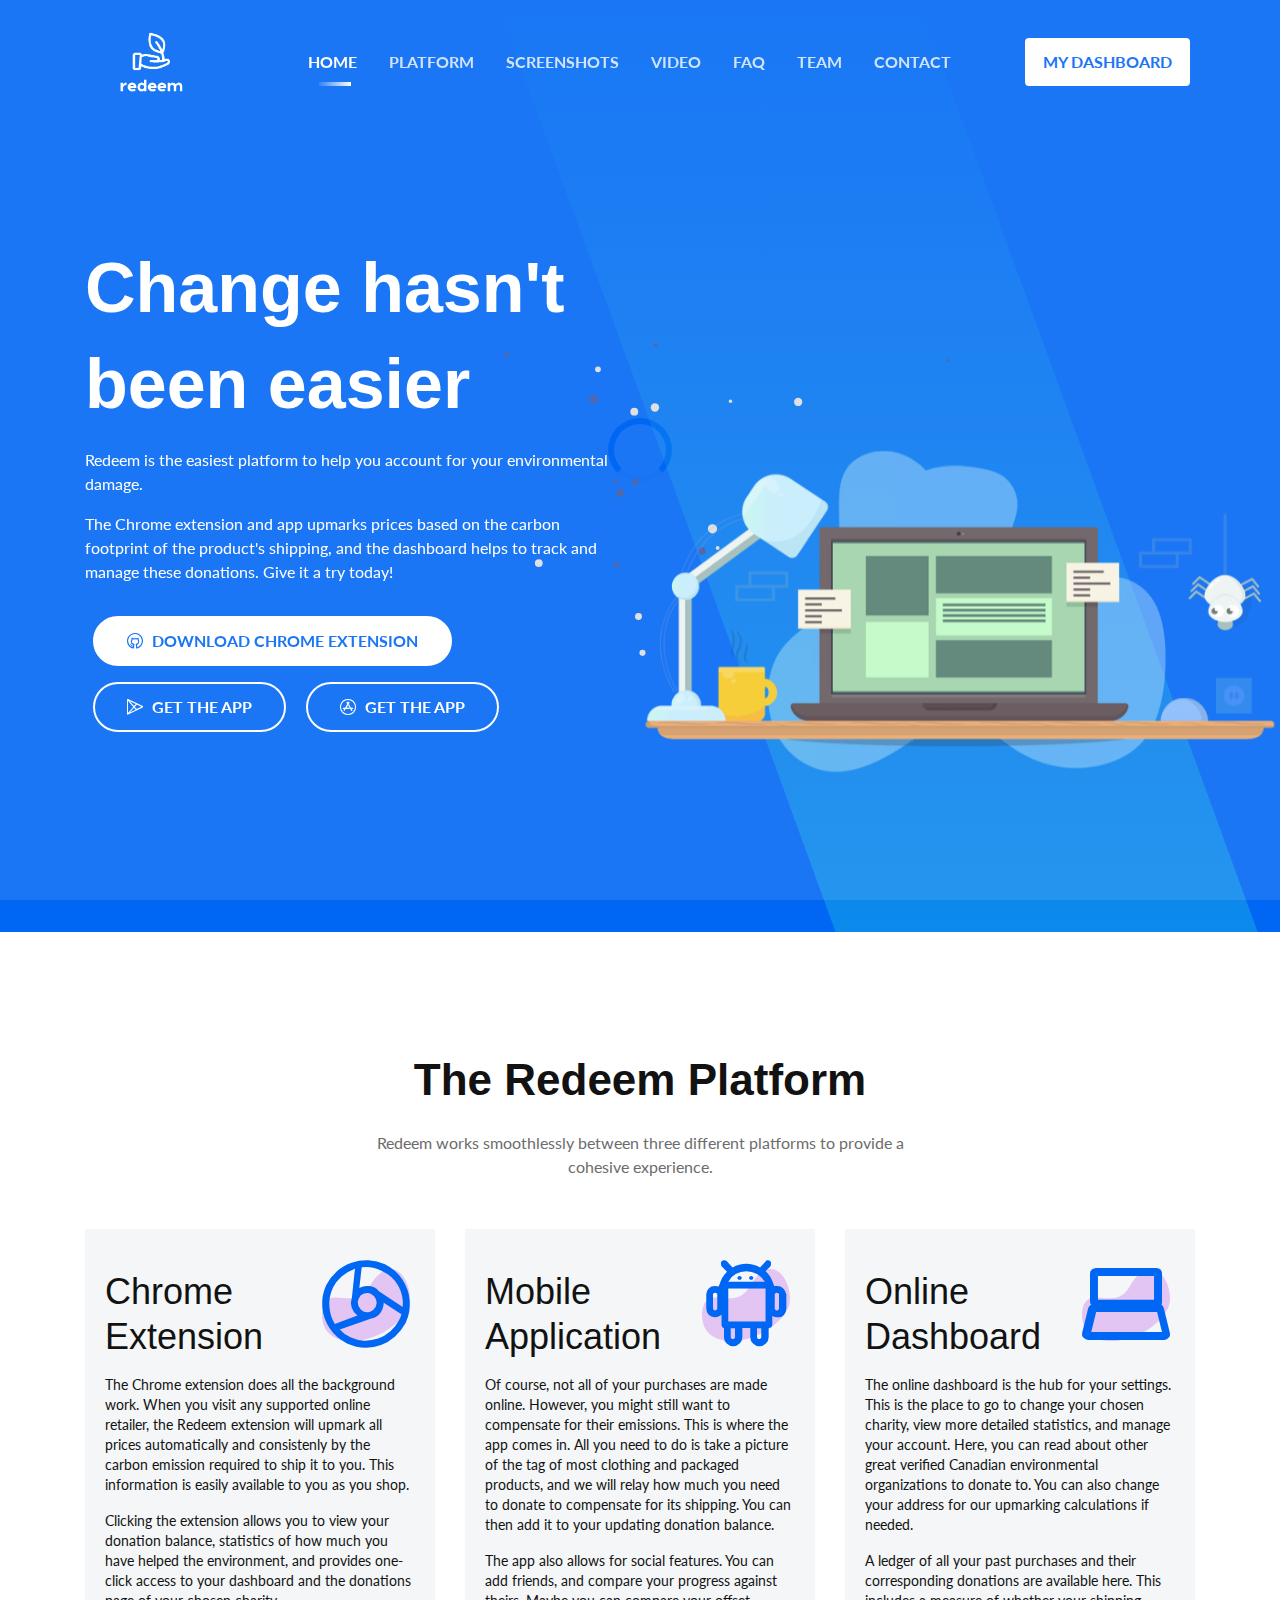
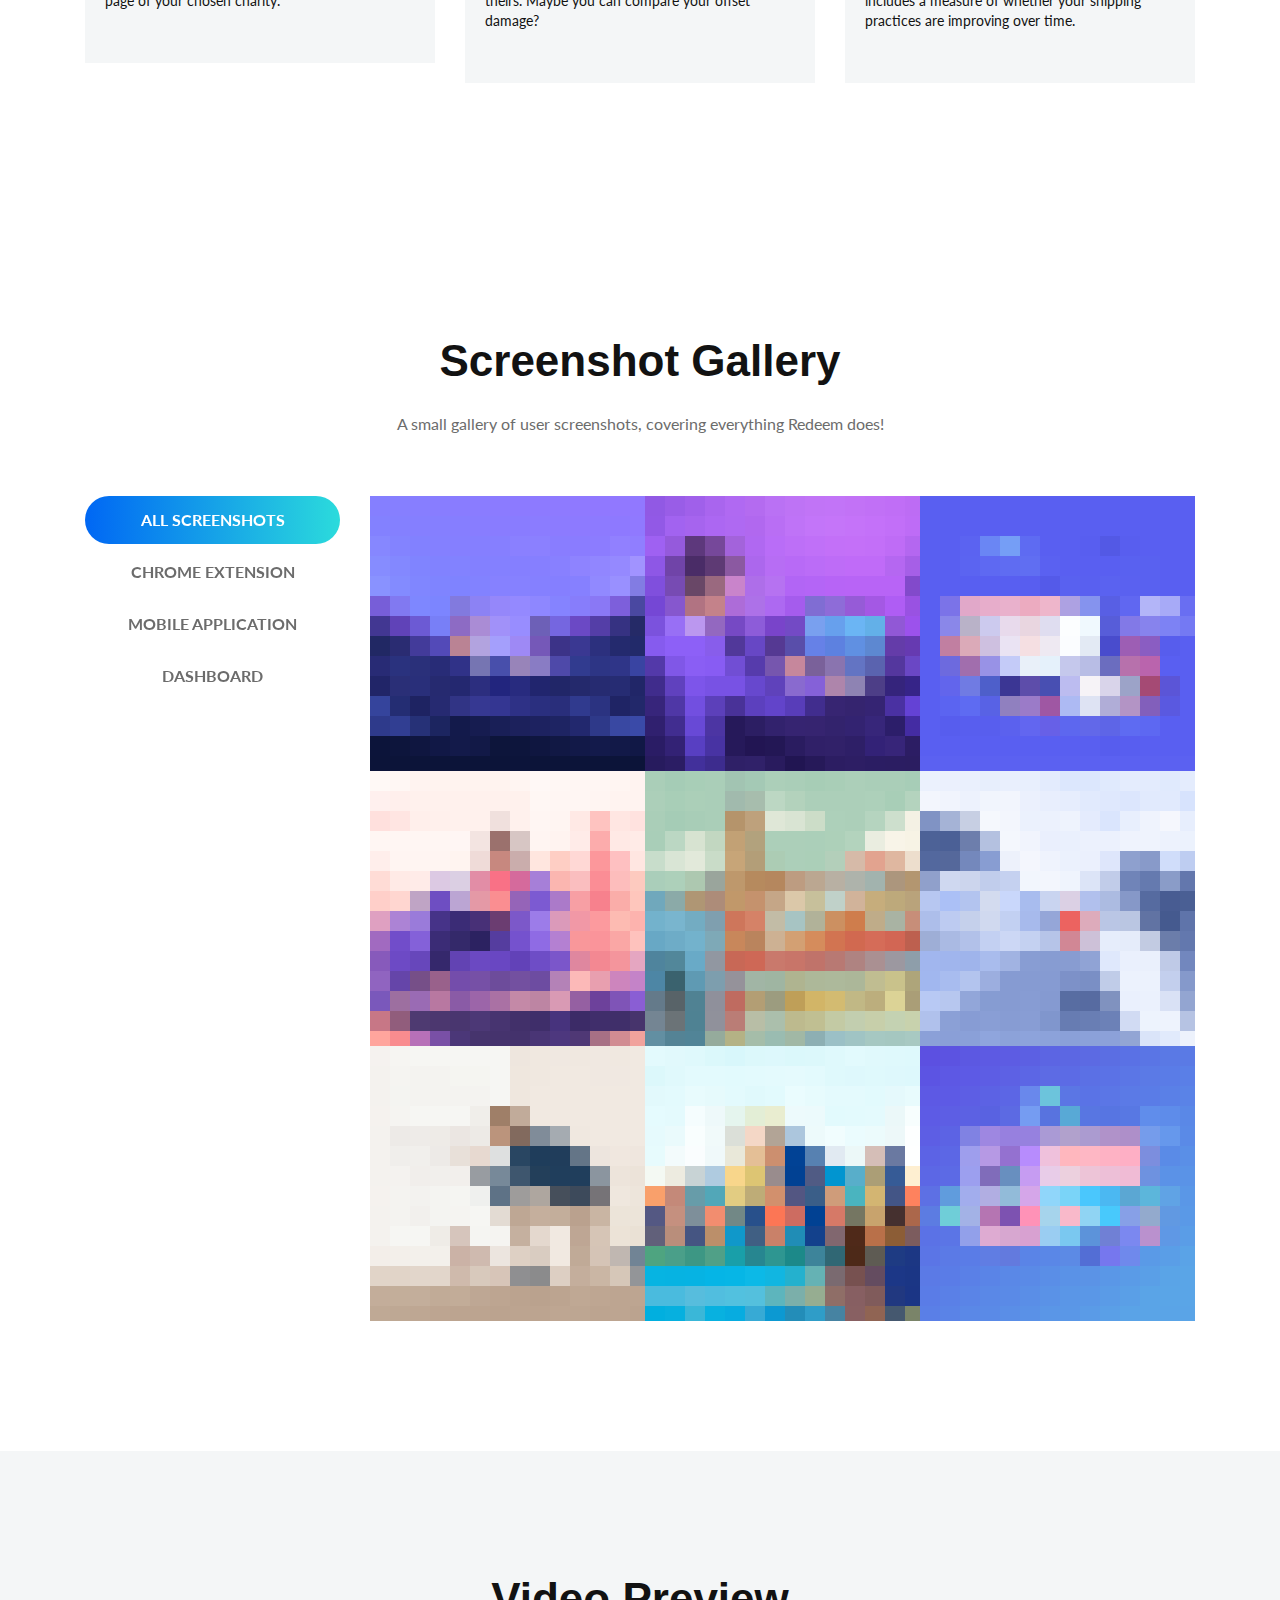
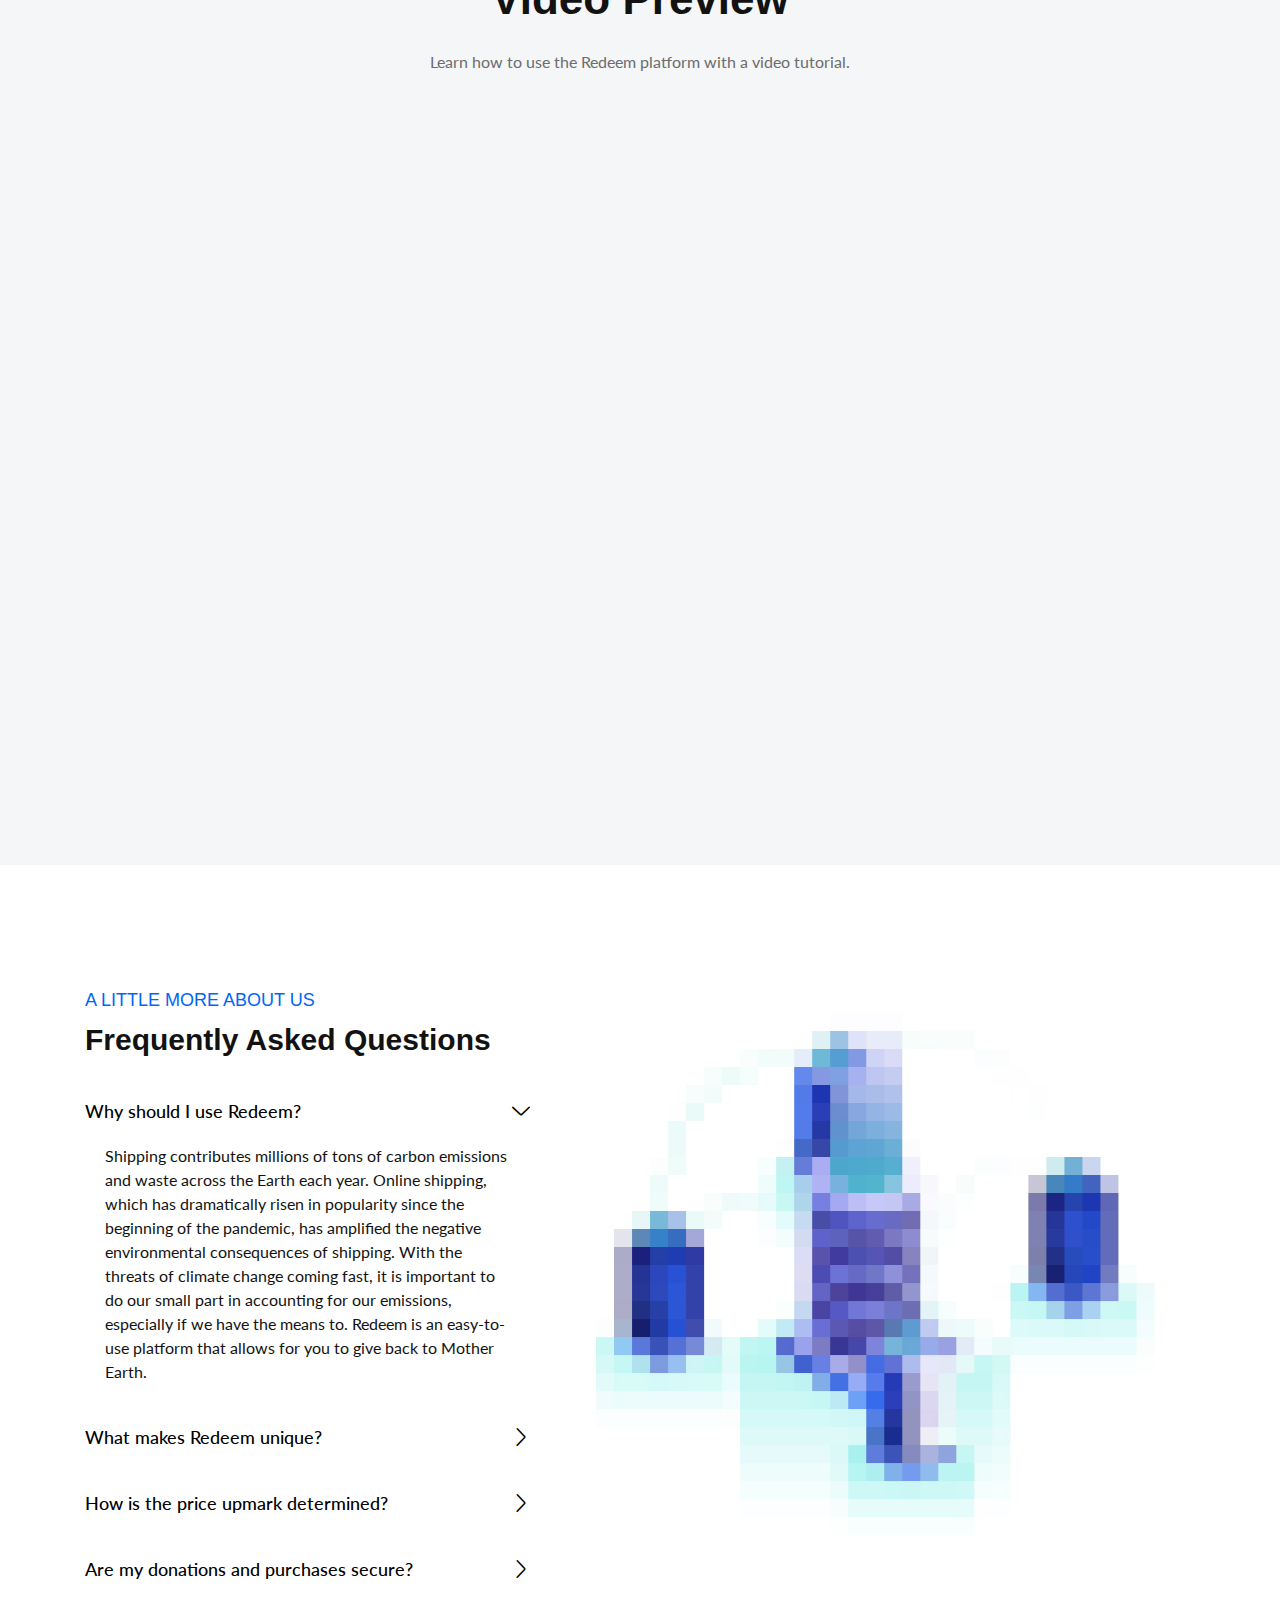
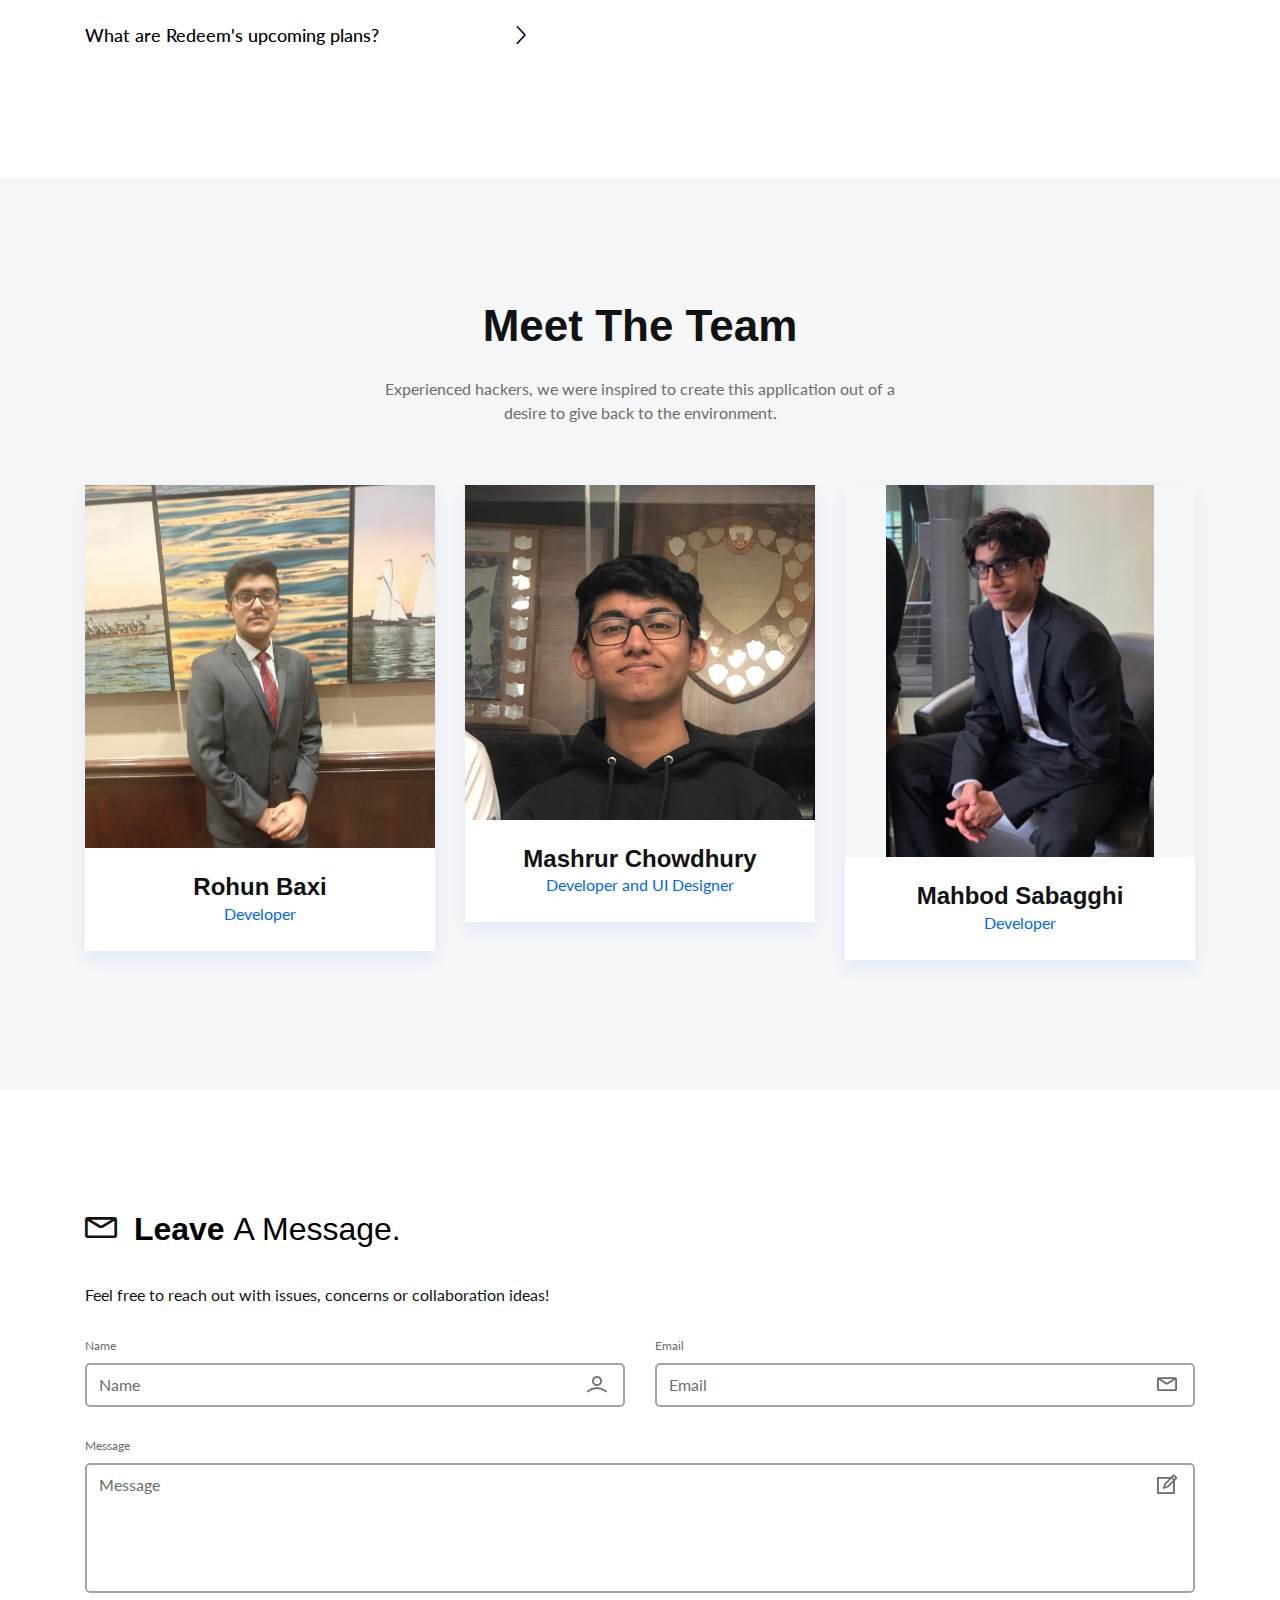
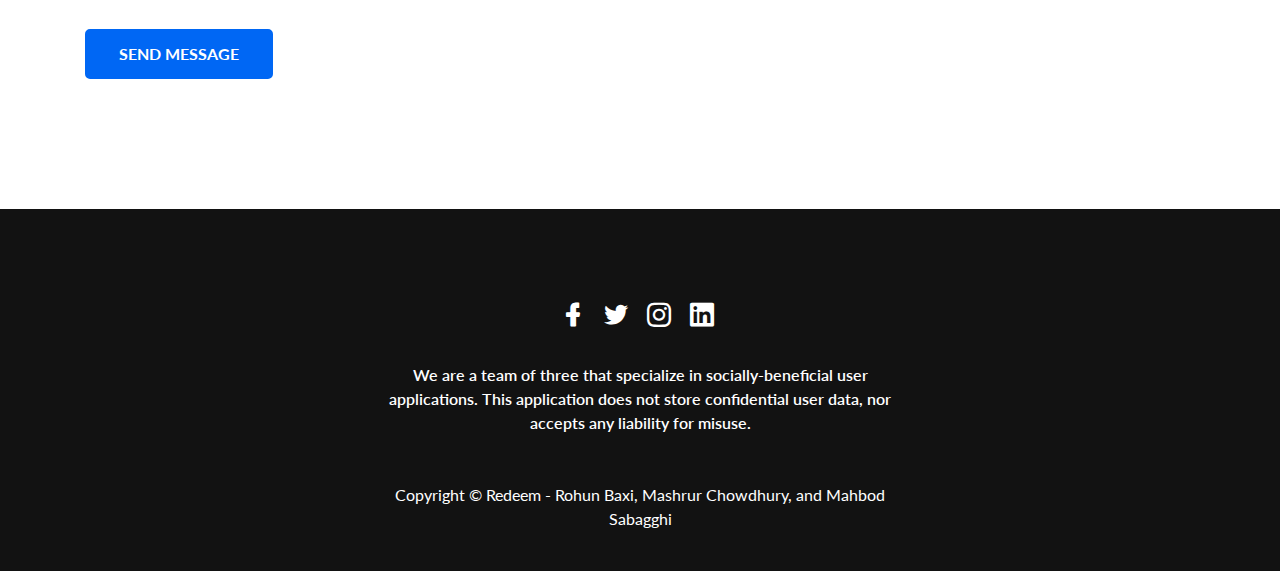
==== commit 2eb033a4: "pic" ====
--- a/index.html
+++ b/index.html
@@ -572,7 +572,7 @@
                 <div class="col-lg-4 col-sm-6">
                     <div class="team-style-eleven text-center mt-30 wow fadeIn" data-wow-duration="1s" data-wow-delay="0s">
                         <div class="team-image">
-                            <img src="assets/images/mashrur.png" alt="Team">
+                            <img src="assets/images/mashrur.jpeg" alt="Team">
                         </div>
                         <div class="team-content">
                             <div class="team-social">
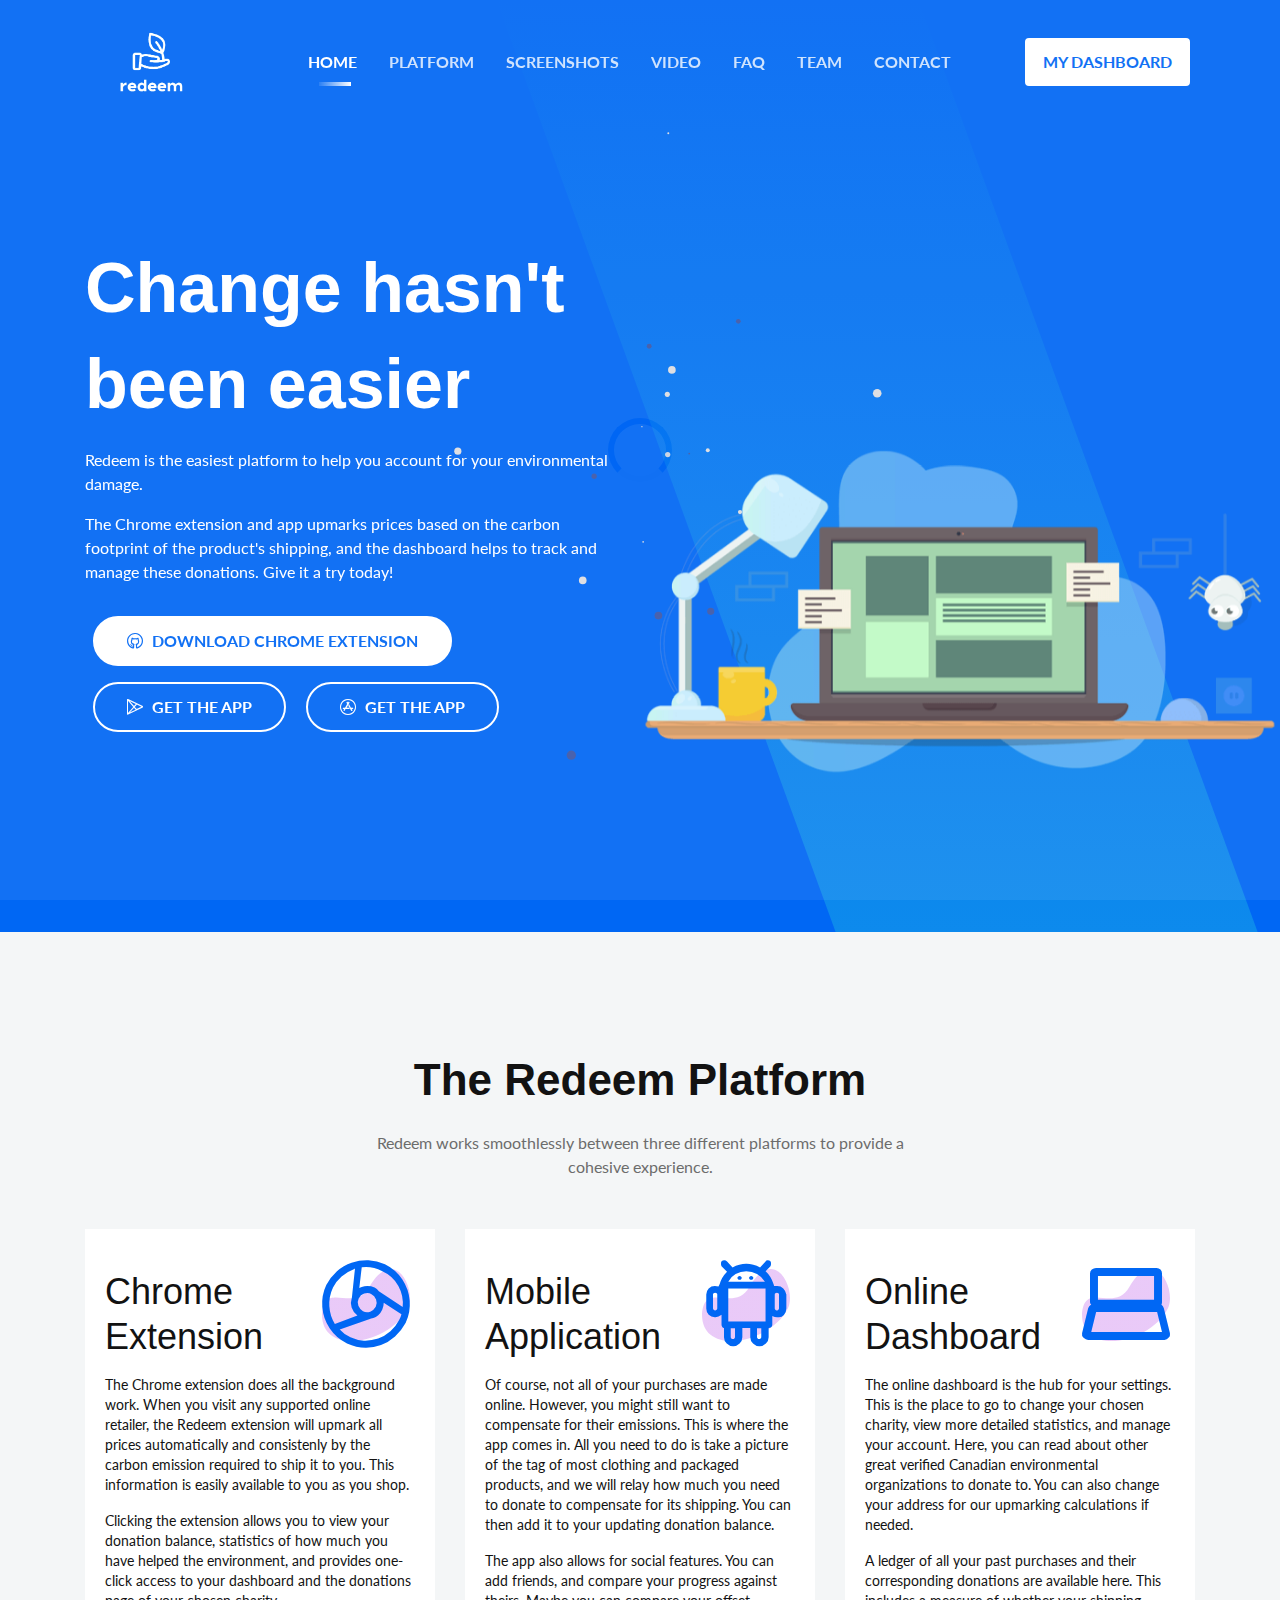
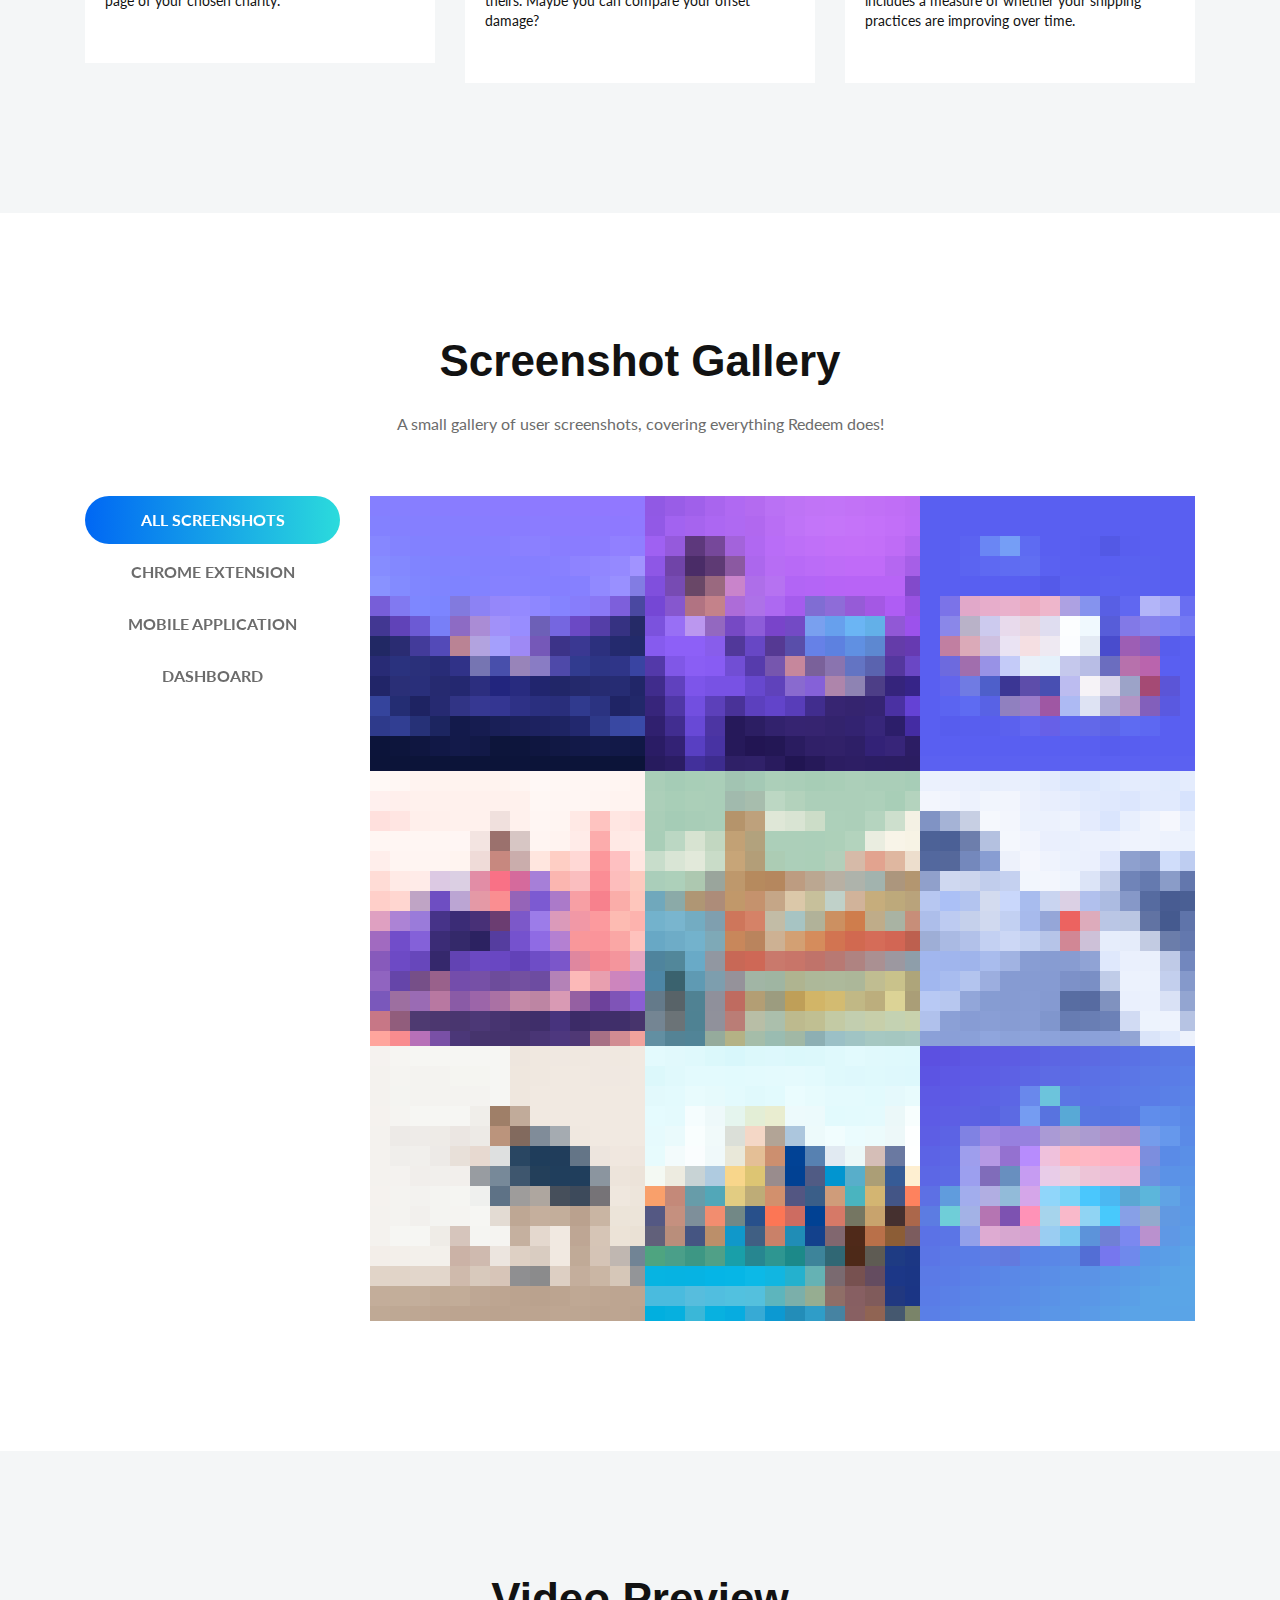
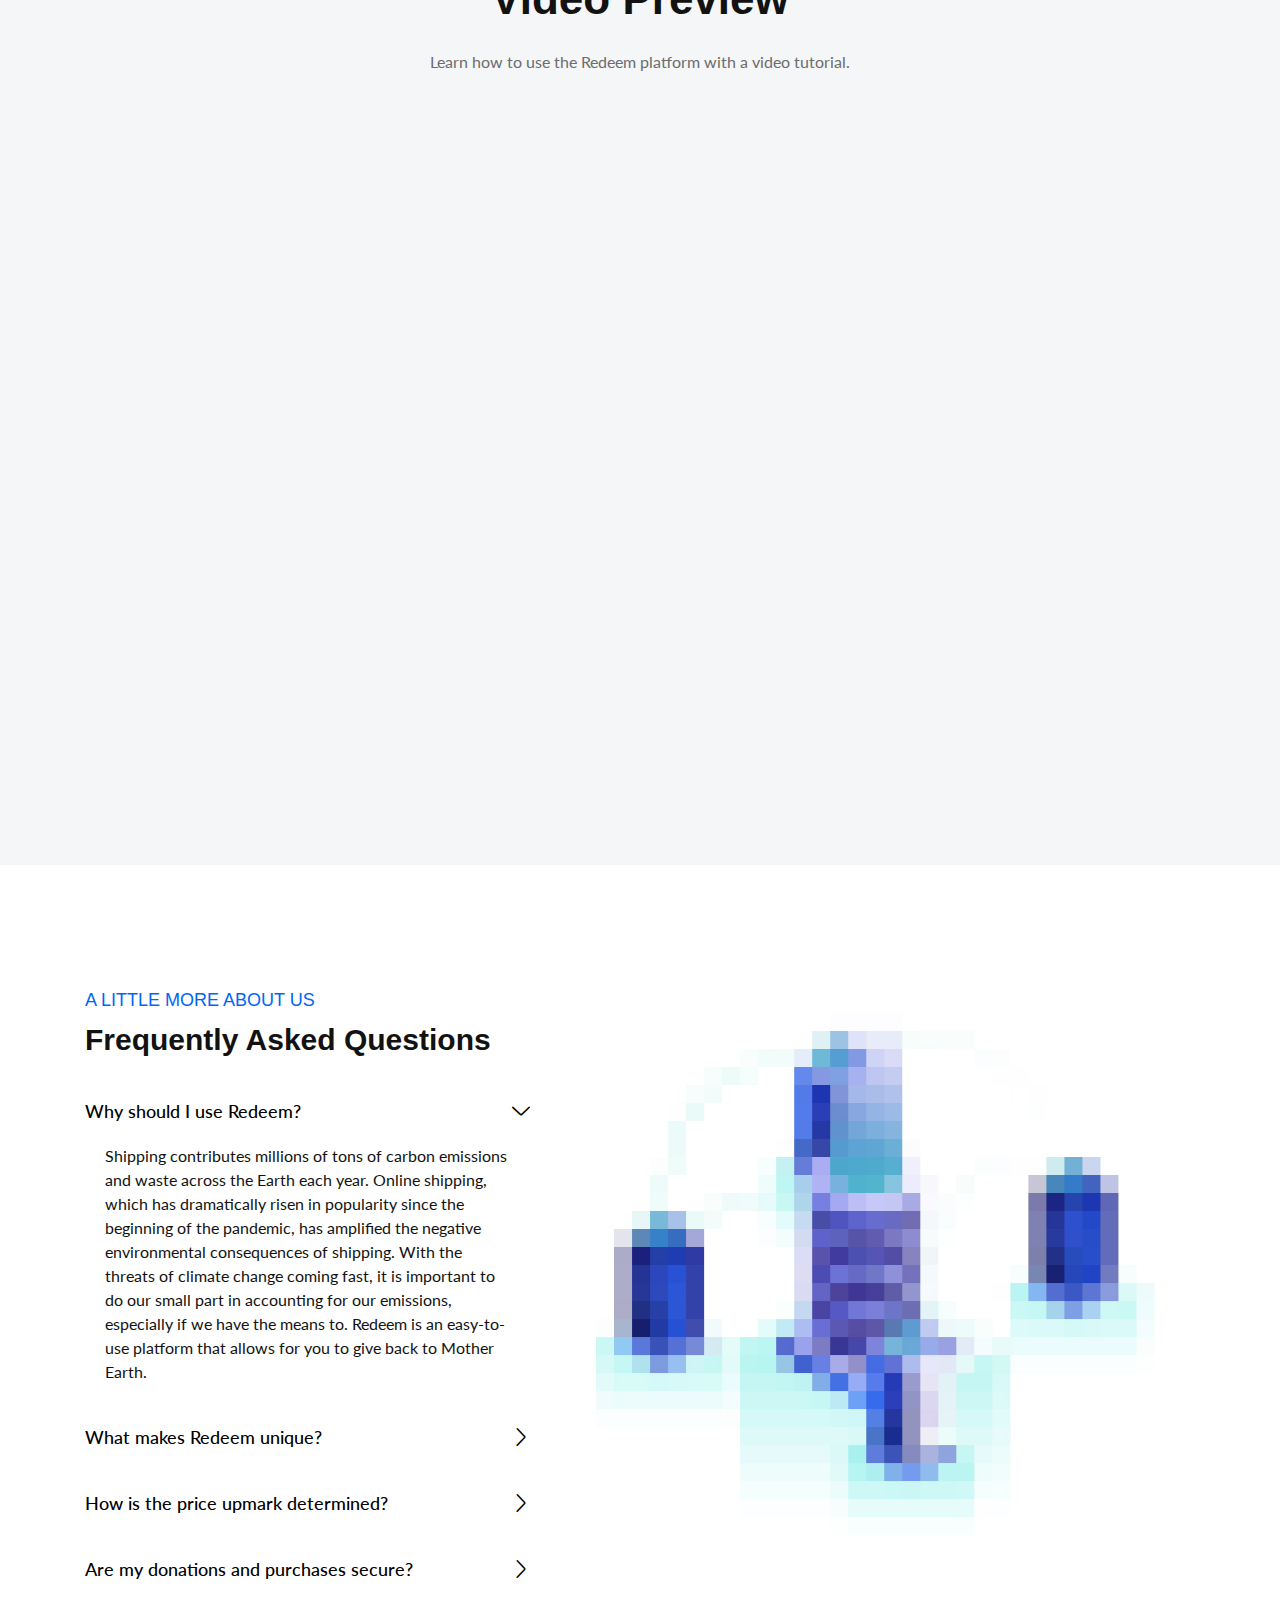
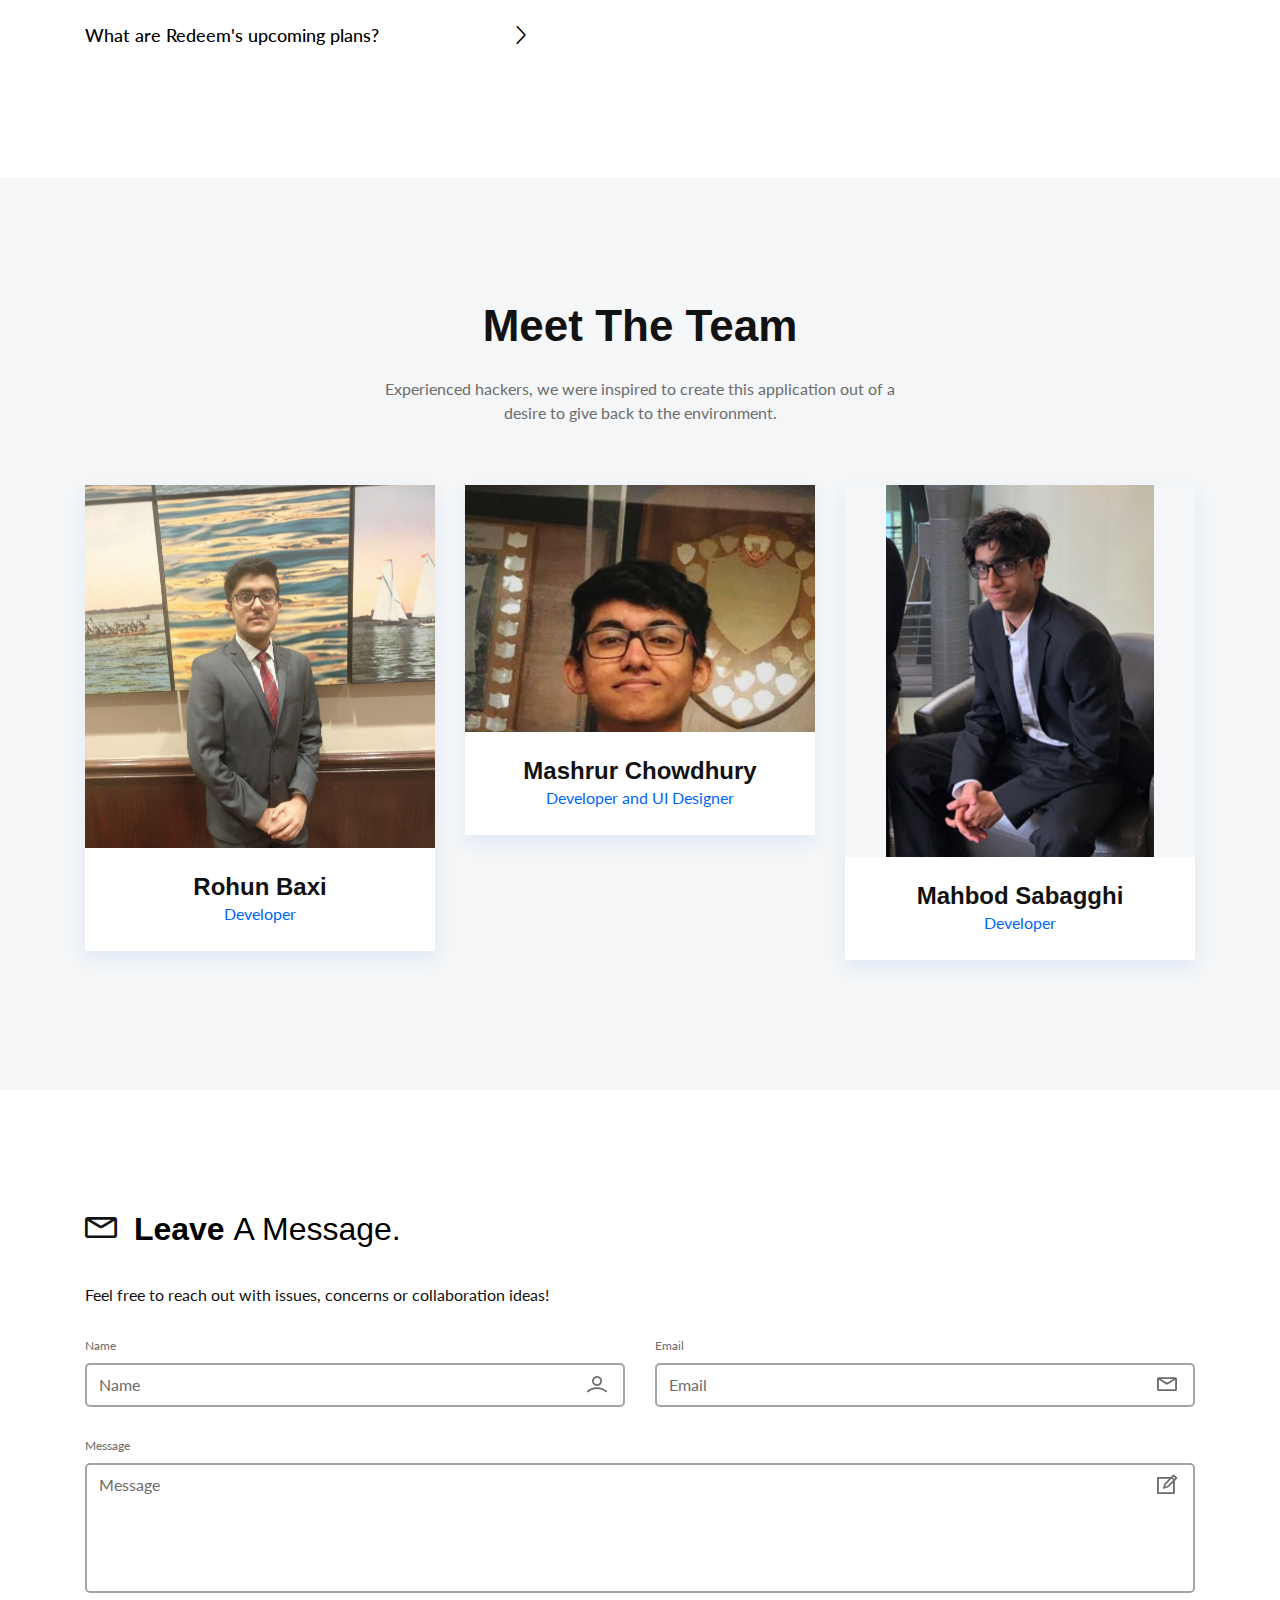
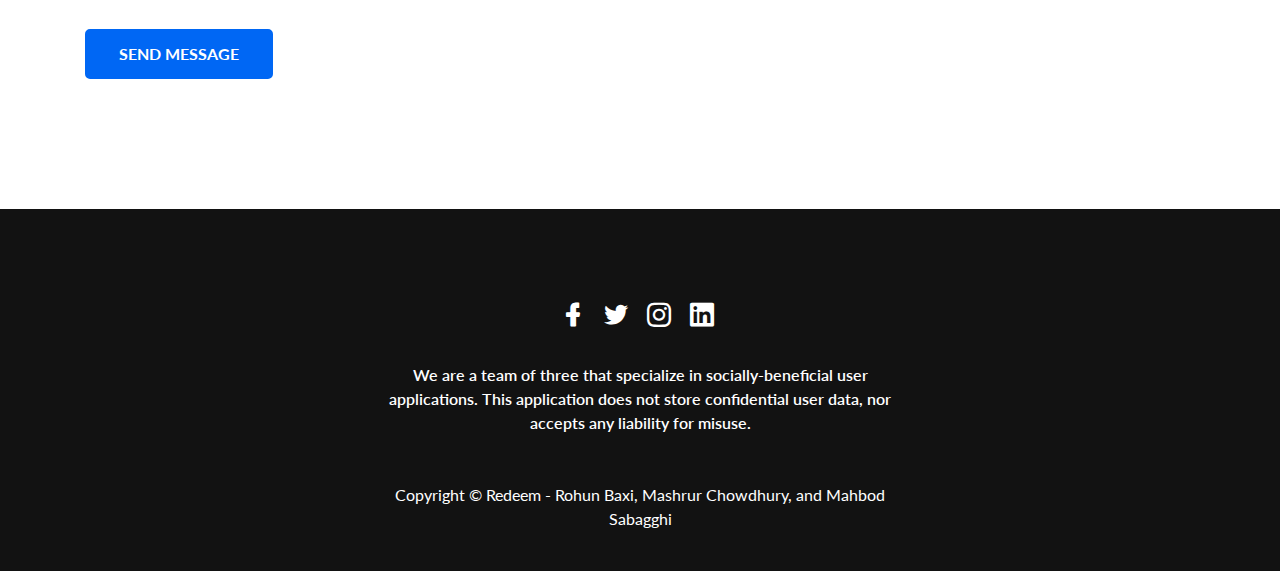
==== commit 9778b71b: "changes" ====
--- a/index.html
+++ b/index.html
@@ -125,9 +125,9 @@
                                         and manage these donations. Give it a try today!
                                     </p>
                                     <ul class="slider-btn rounded-buttons">
-                                        <li><a class="main-btn rounded-one" target = "_blank" href="https://github.com/mashrurc/Redeem"><i class="lni lni-github"> </i> DOWNLOAD CHROME EXTENSION</a></li>
-                                        <li><a class="main-btn rounded-two" href="https://github.com/mashrurc/Redeem"><i class="lni lni-play-store"></i>  GET THE APP</a></li>
-                                        <li><a class="main-btn rounded-two" href="https://github.com/mashrurc/Redeem"><i class="lni lni-app-store"></i>  GET THE APP</a></li>
+                                        <li><a class="main-btn rounded-one" target = "_blank" href="https://github.com/dobham/RedeemApp"><i class="lni lni-github"> </i> DOWNLOAD CHROME EXTENSION</a></li>
+                                        <li><a class="main-btn rounded-two" target = "_blank" href="https://github.com/dobham/RedeemApp"><i class="lni lni-play-store"></i>  GET THE APP</a></li>
+                                        <li><a class="main-btn rounded-two" target = "_blank" href="https://github.com/dobham/RedeemApp"><i class="lni lni-app-store"></i>  GET THE APP</a></li>
                                     </ul>
                                 </div>
                             </div>
@@ -141,7 +141,6 @@
                 </div> <!-- carousel-item -->
 
             </div>
-
         </div>
     </section>
 
@@ -572,7 +571,7 @@
                 <div class="col-lg-4 col-sm-6">
                     <div class="team-style-eleven text-center mt-30 wow fadeIn" data-wow-duration="1s" data-wow-delay="0s">
                         <div class="team-image">
-                            <img src="assets/images/mashrur.jpeg" alt="Team">
+                            <img src="assets/images/mashrur.png" alt="Team">
                         </div>
                         <div class="team-content">
                             <div class="team-social">
--- a/assets/css/style.css
+++ b/assets/css/style.css
@@ -2543,13 +2543,13 @@
 ===========================*/
 /*===== features TWO =====*/
 .features-area {
-  background-color: #fff;
+  background-color: #f4f6f7;
   padding-top: 120px;
   padding-bottom: 130px; }
 
 .single-features {
   padding: 40px 20px 52px;
-  background-color: #f4f6f7; }
+  background-color: #fff; }
   .single-features .features-title-icon .features-title a {
     font-size: 36px;
     line-height: 45px;
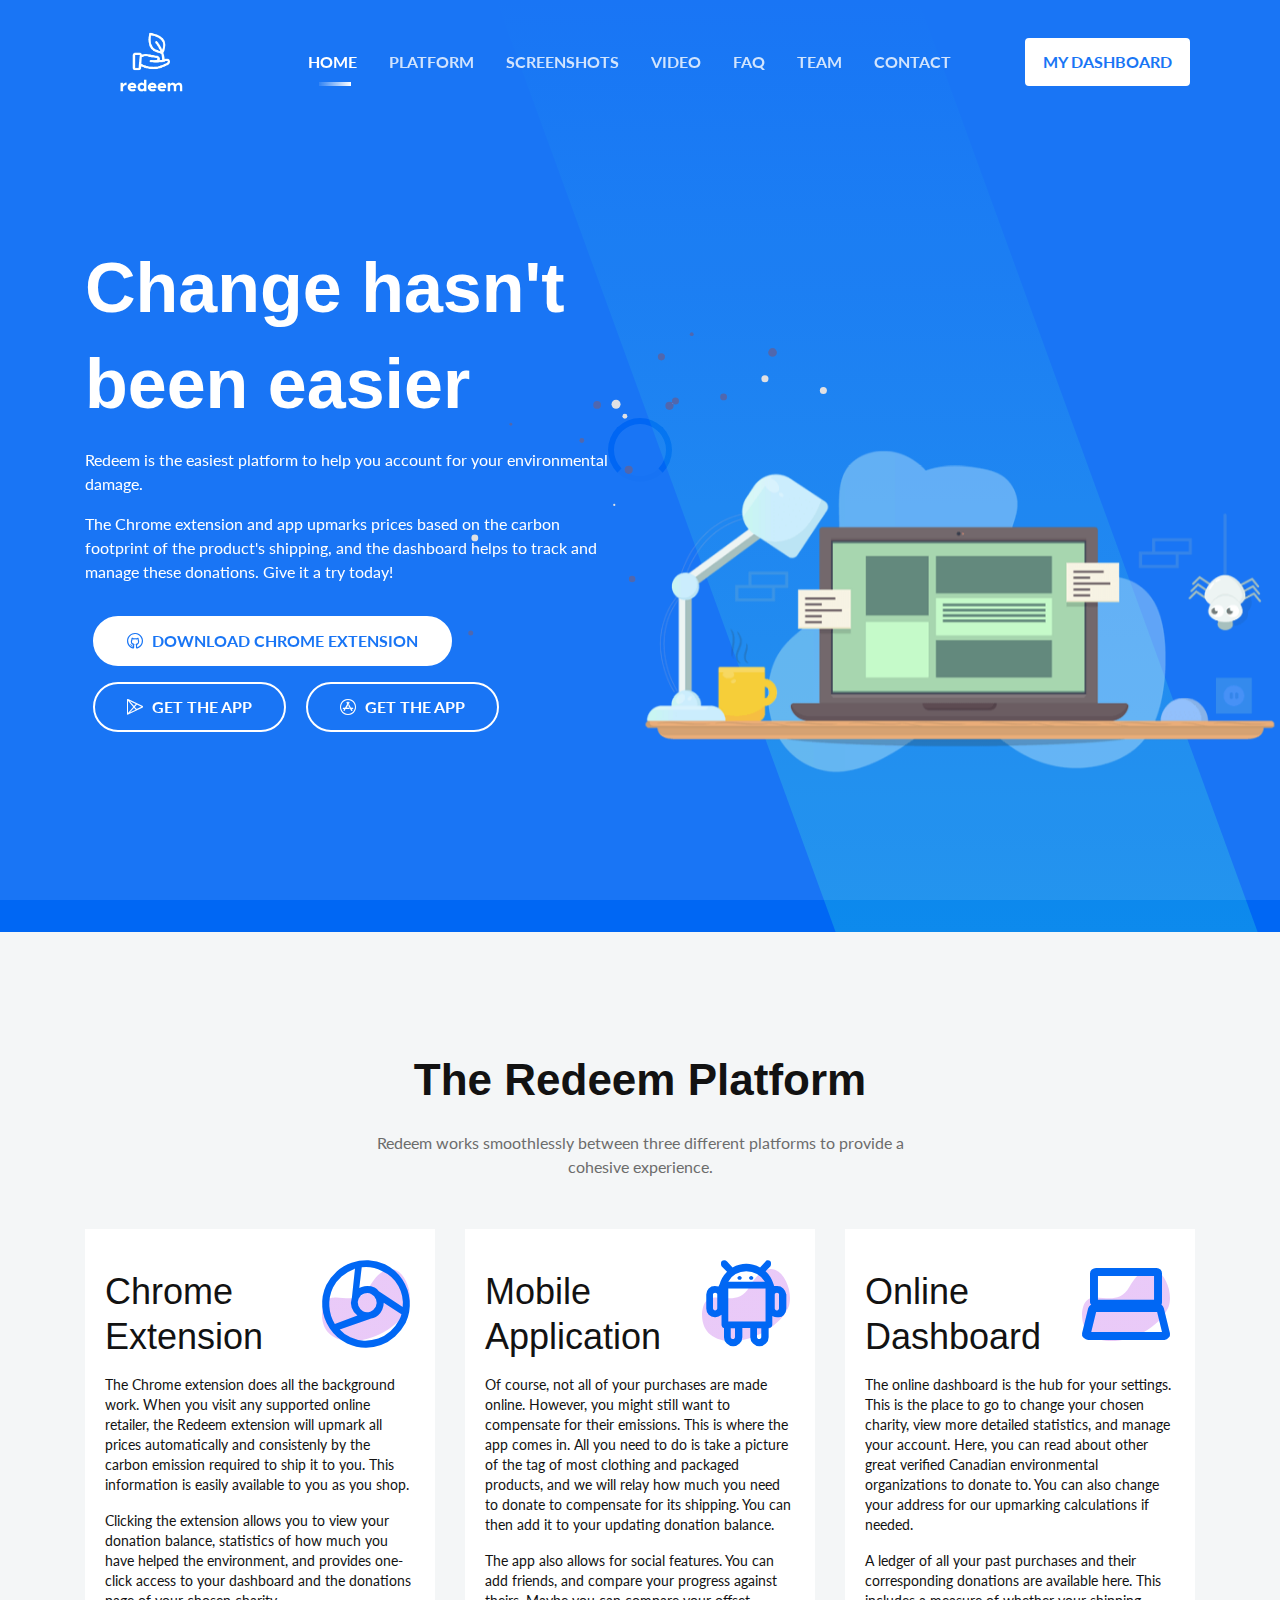
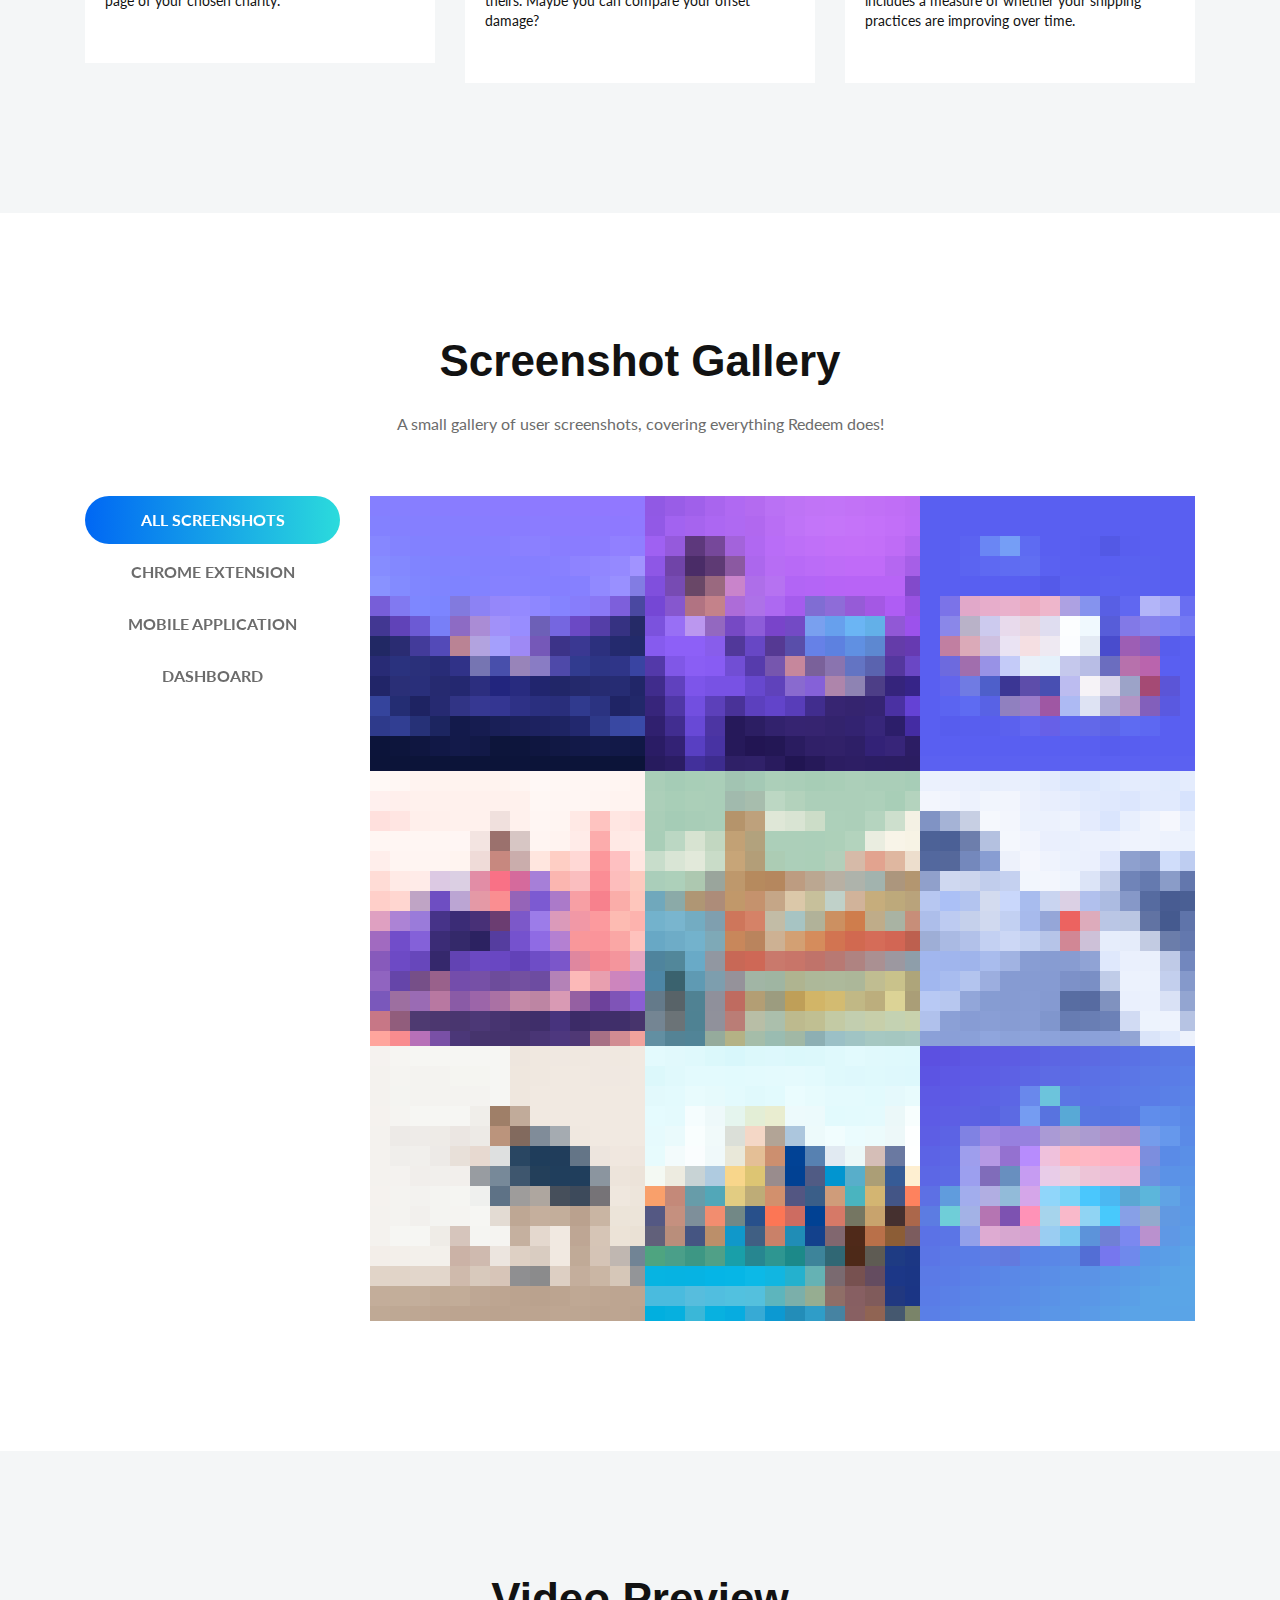
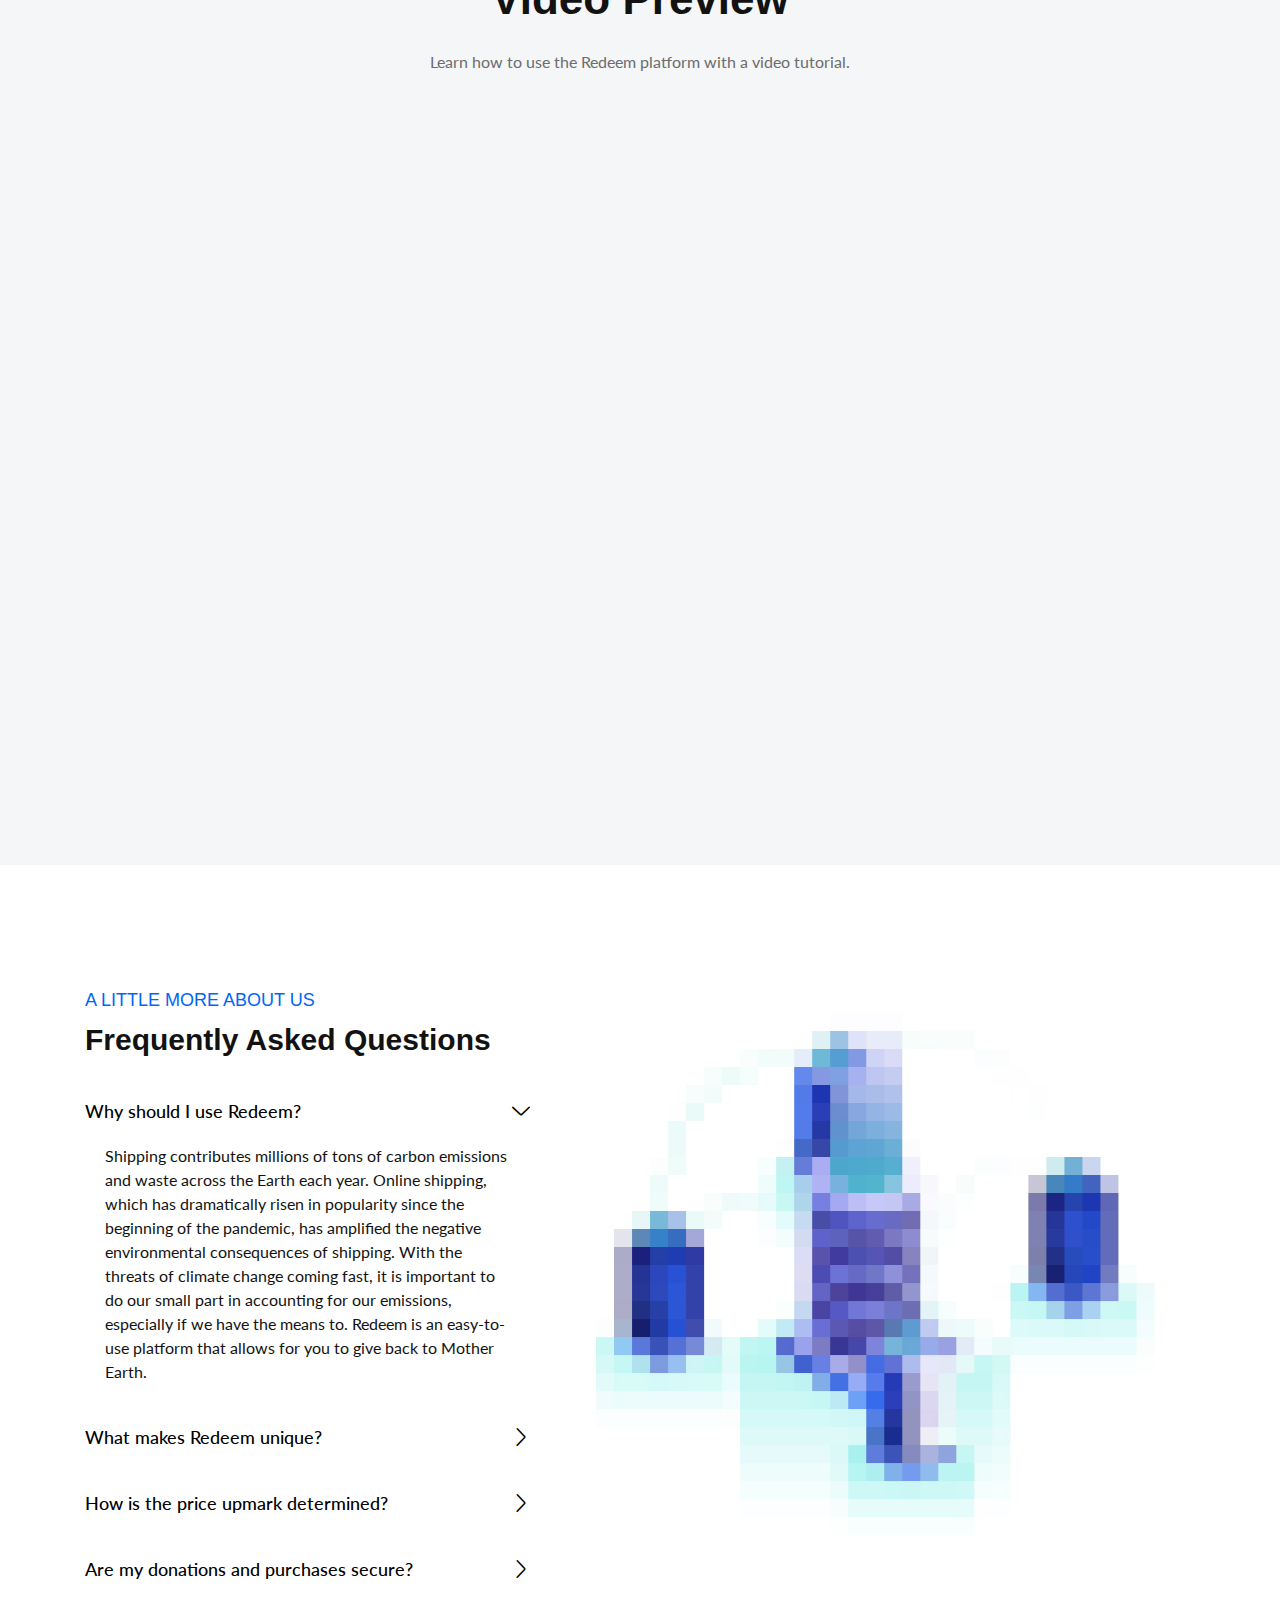
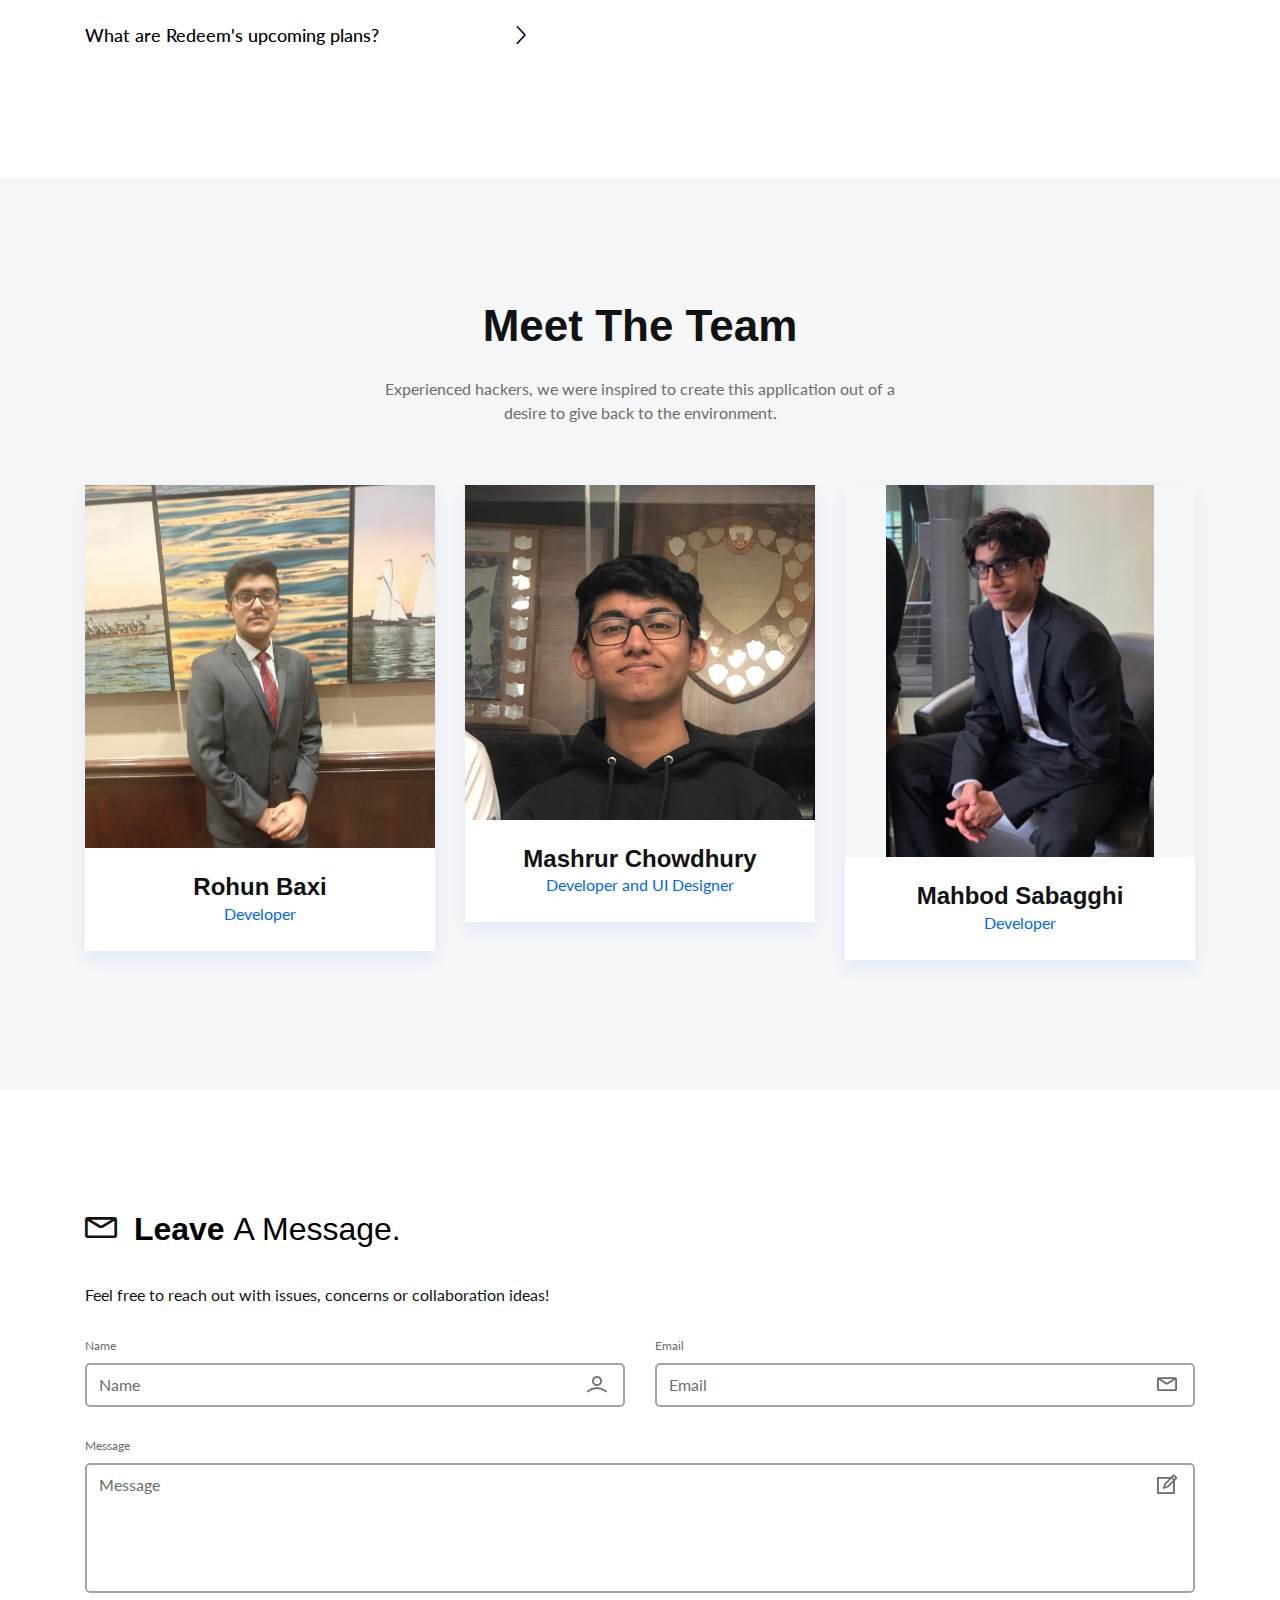
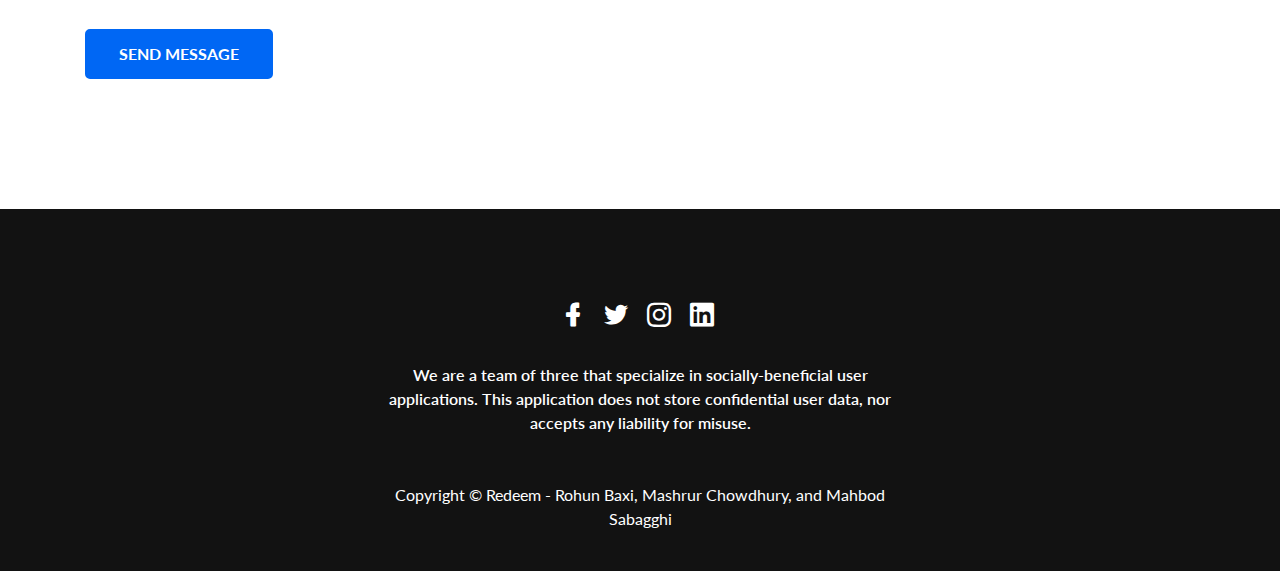
==== commit d0413dd1: "Merge branch 'main' of https://github.com/dobham/RedeemApp into main" ====
--- a/index.html
+++ b/index.html
@@ -571,7 +571,7 @@
                 <div class="col-lg-4 col-sm-6">
                     <div class="team-style-eleven text-center mt-30 wow fadeIn" data-wow-duration="1s" data-wow-delay="0s">
                         <div class="team-image">
-                            <img src="assets/images/mashrur.png" alt="Team">
+                            <img src="assets/images/mashrur.jpeg" alt="Team">
                         </div>
                         <div class="team-content">
                             <div class="team-social">
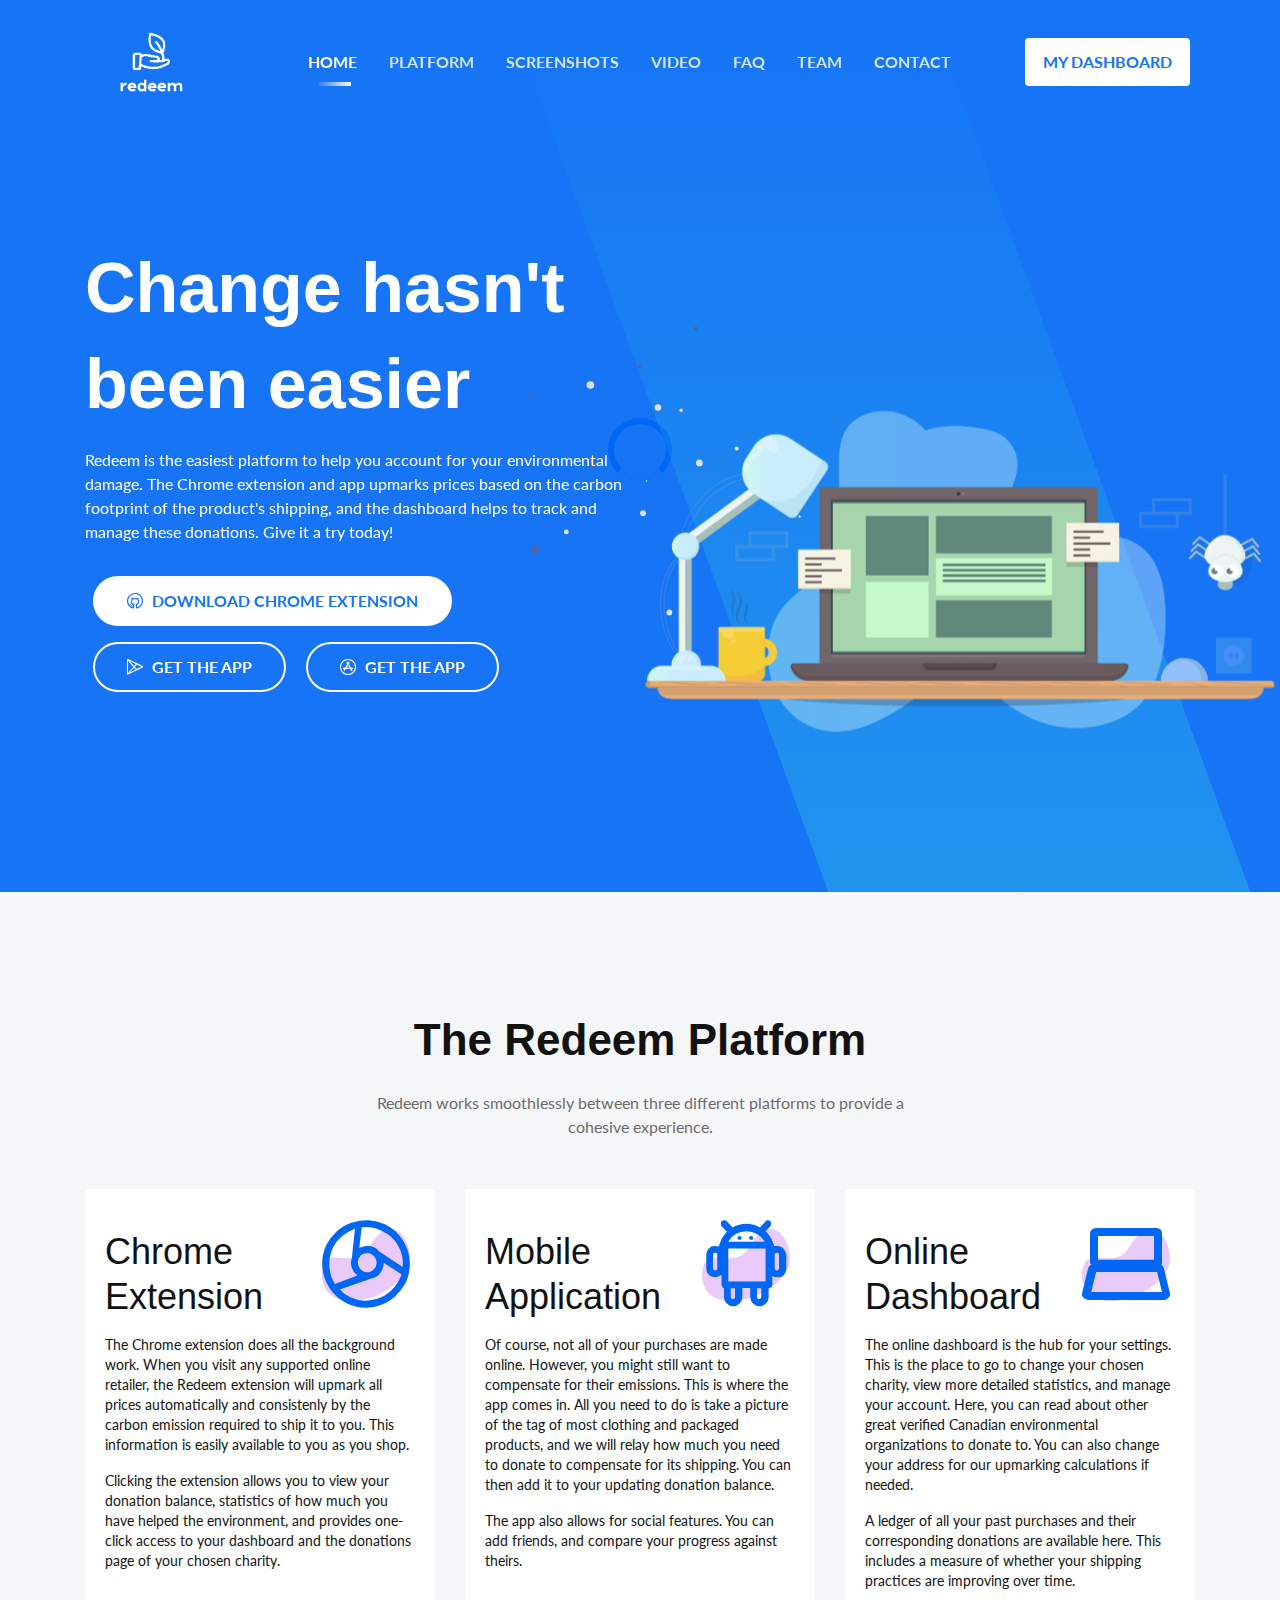
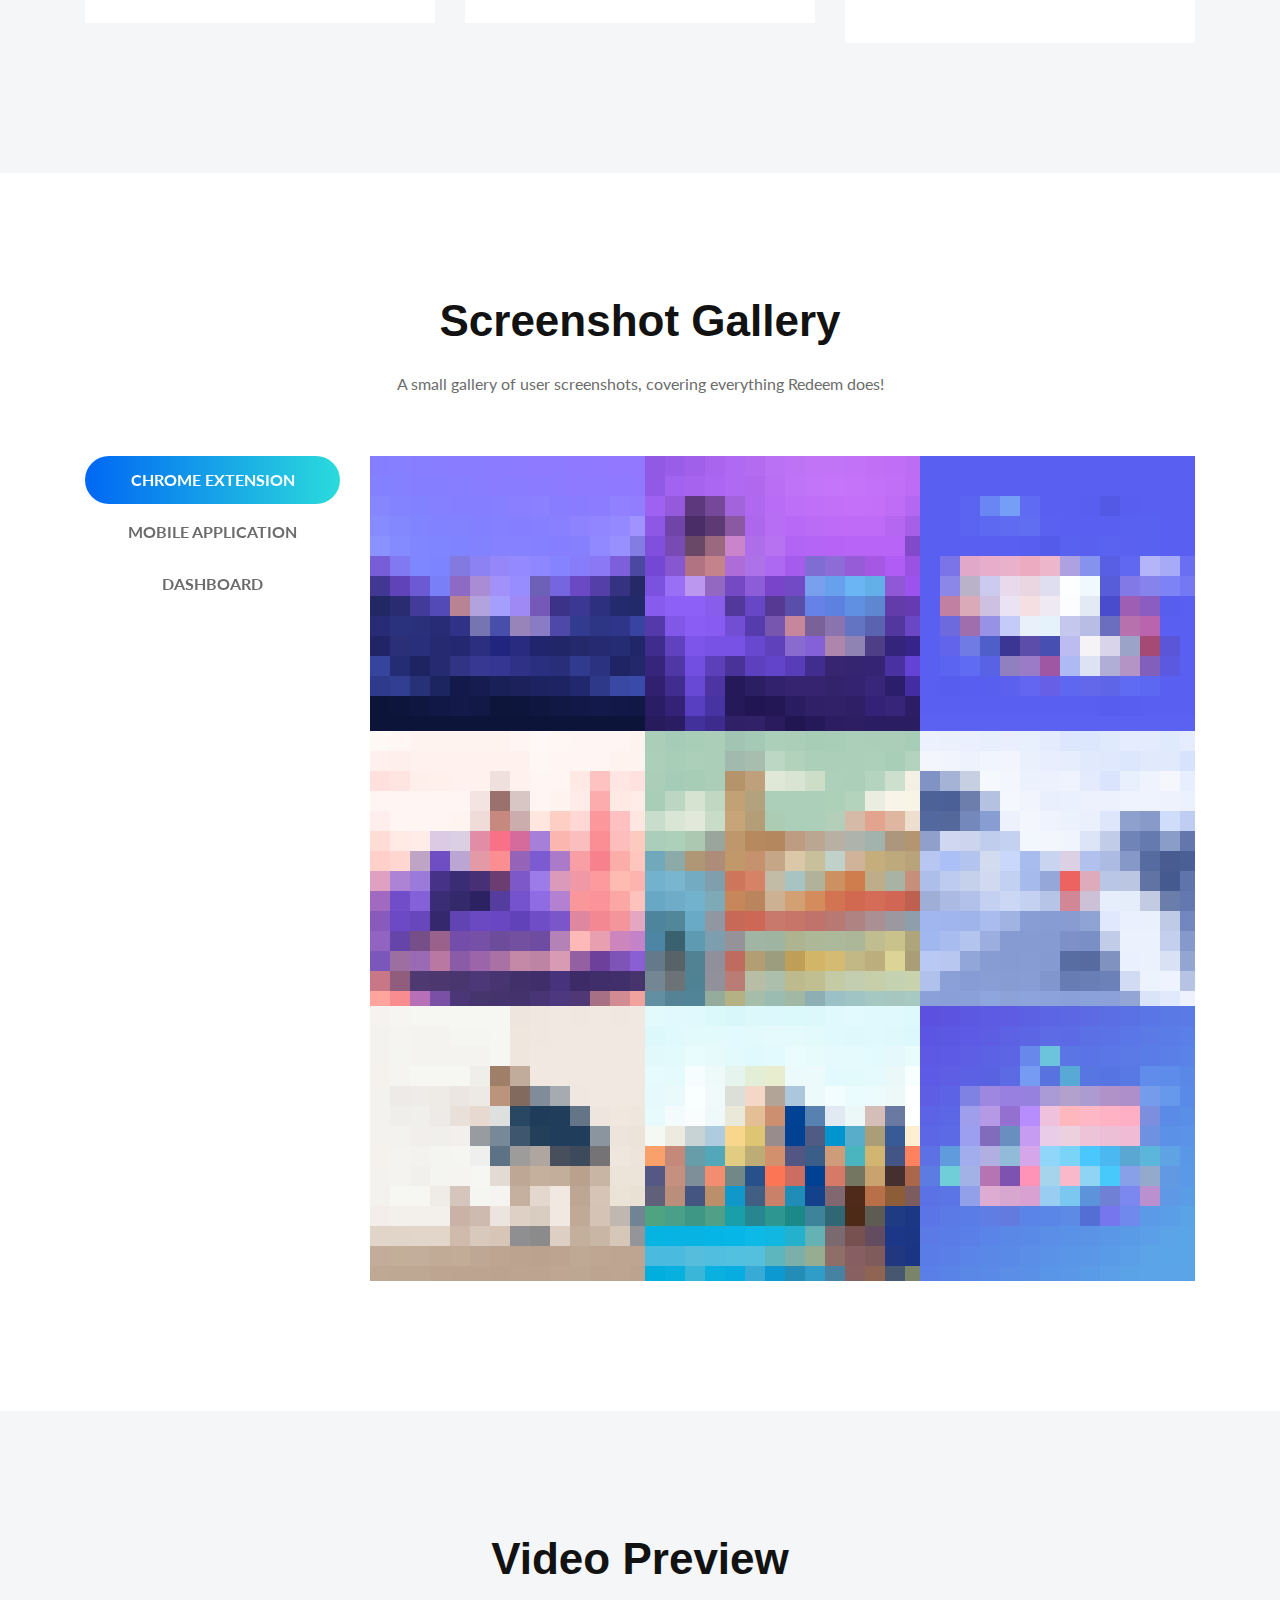
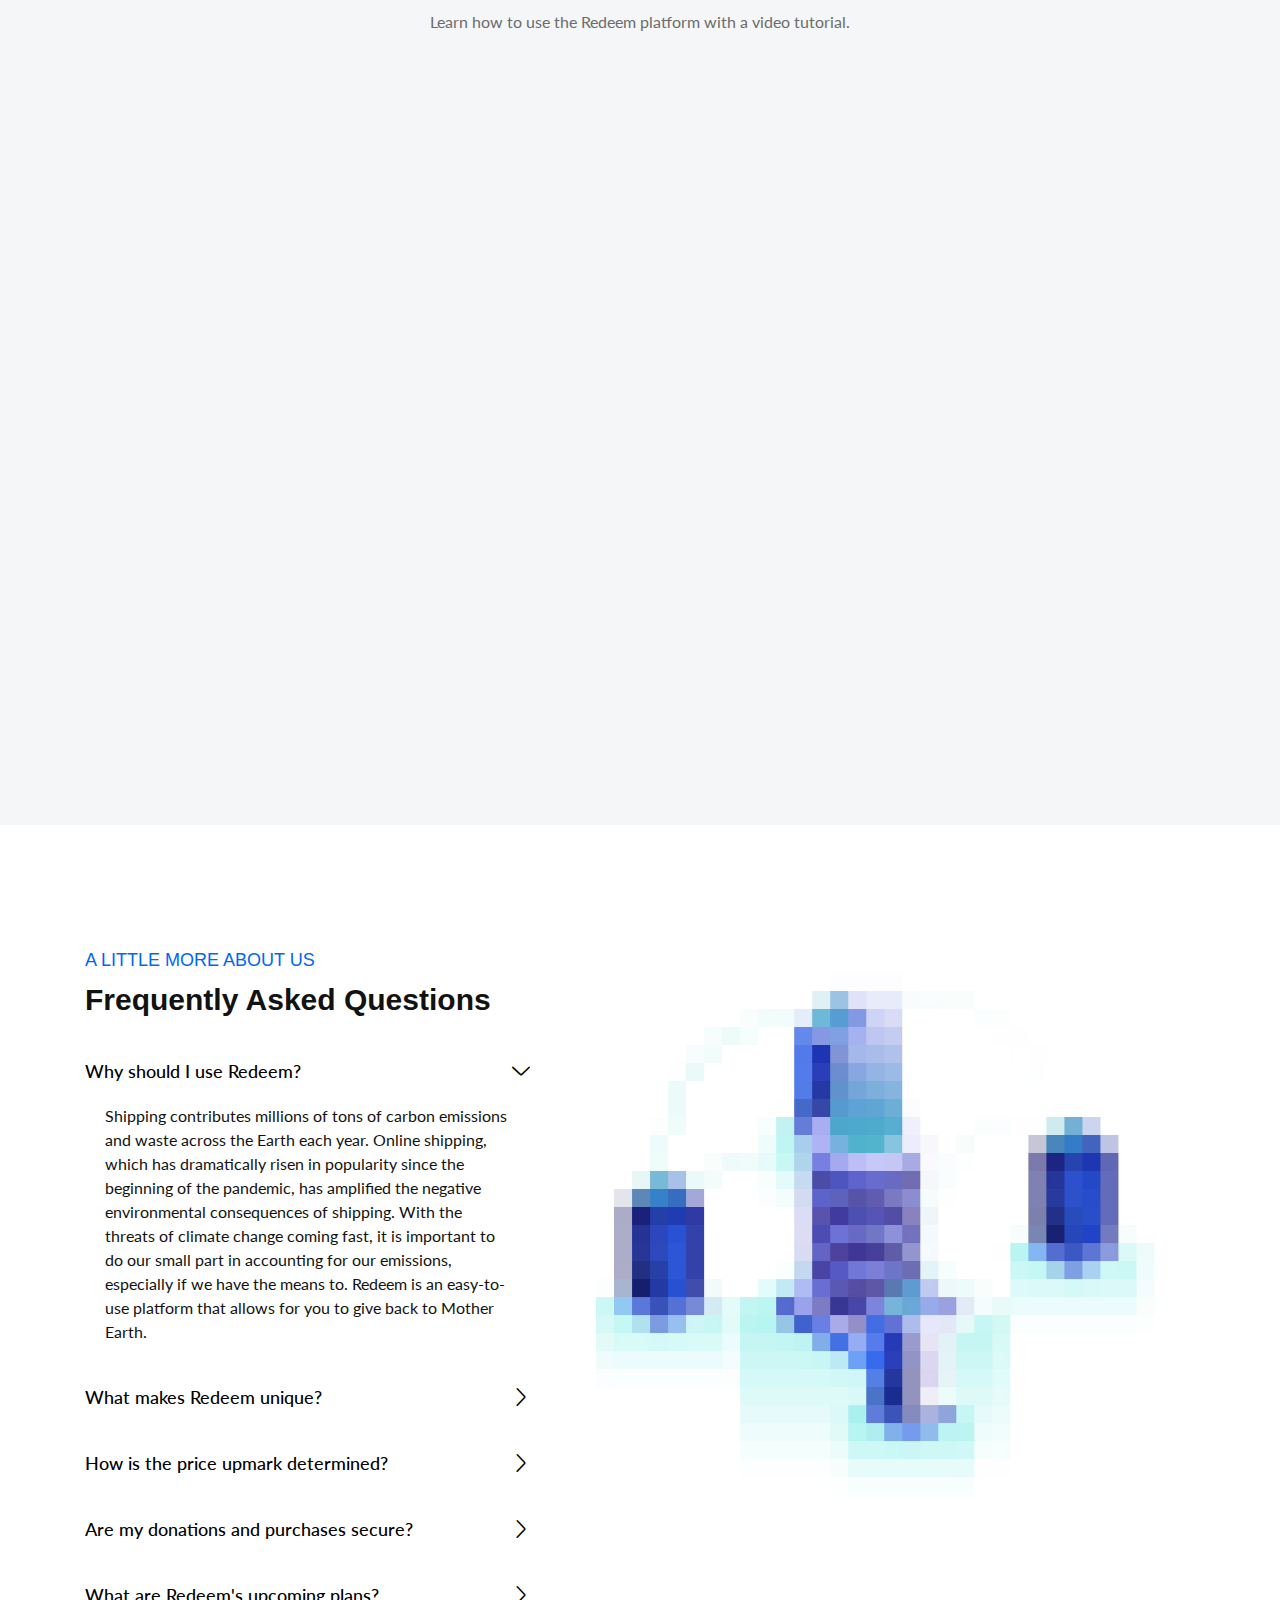
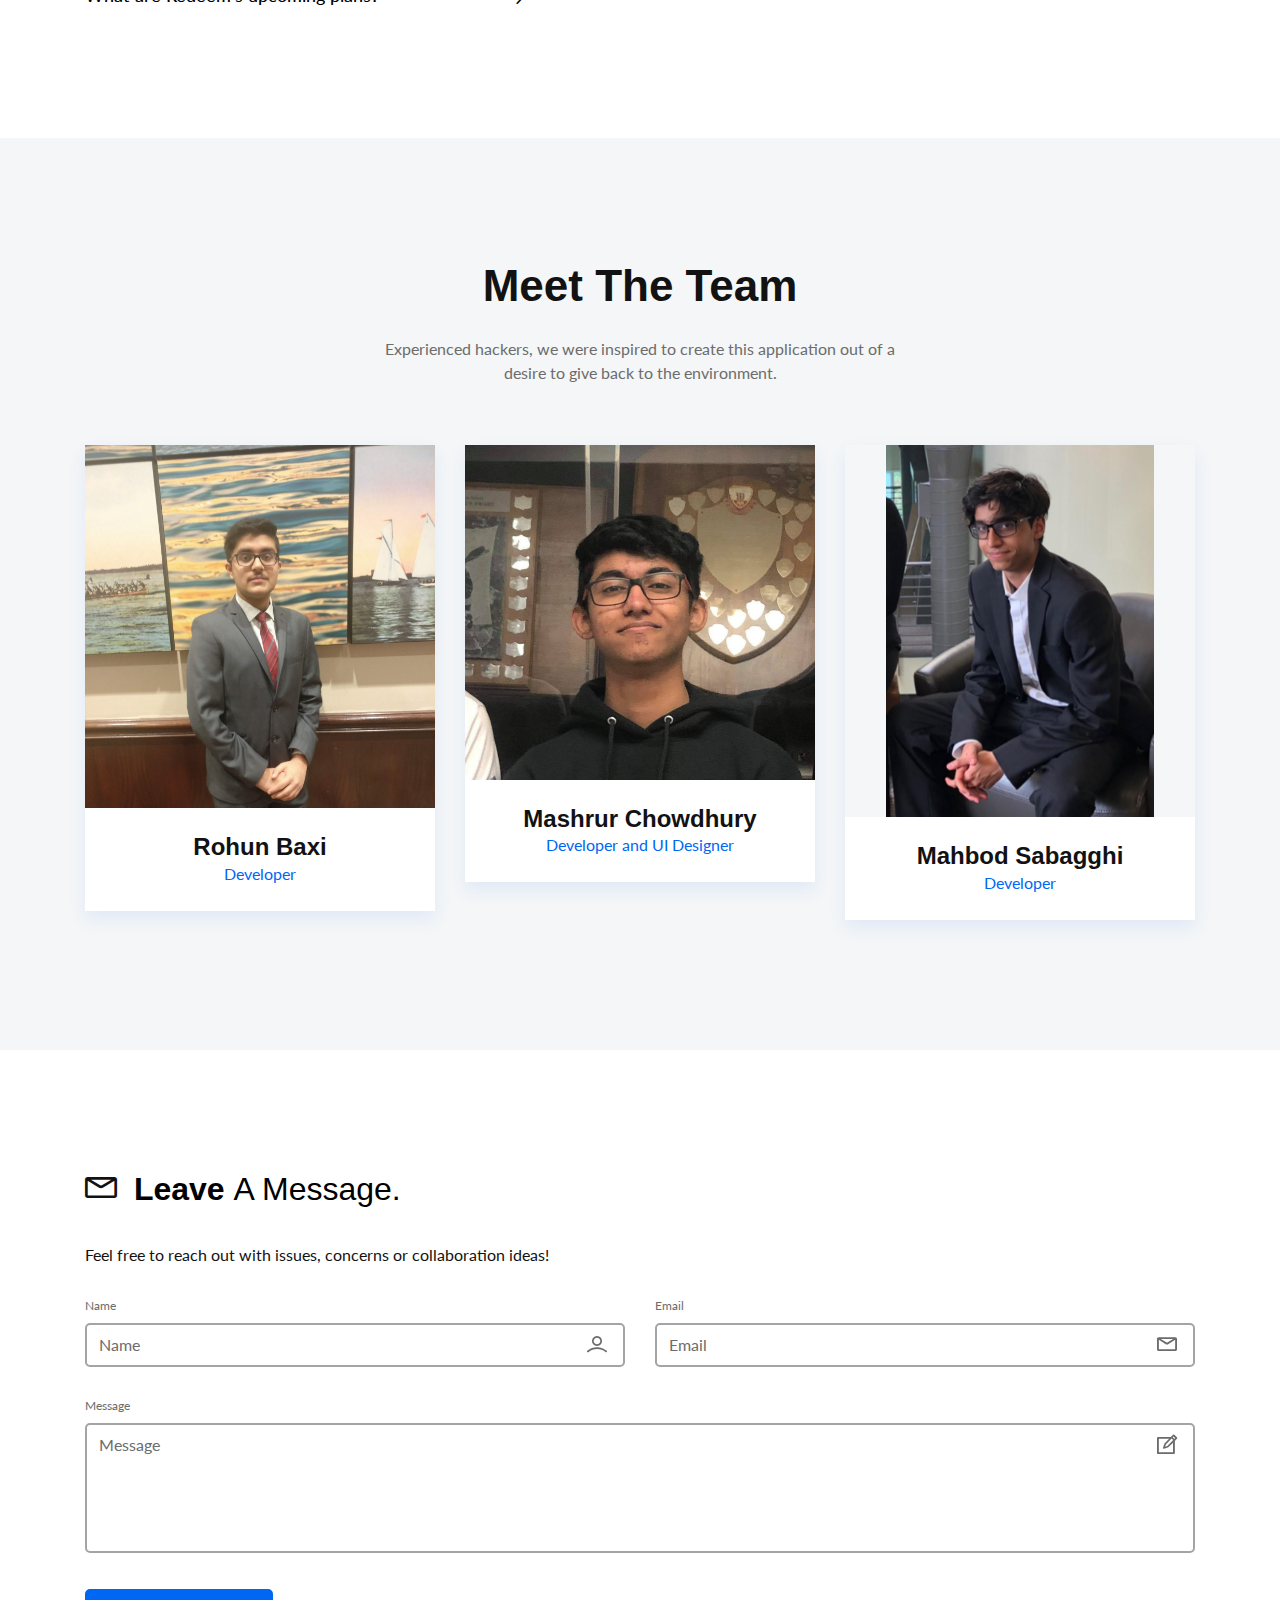
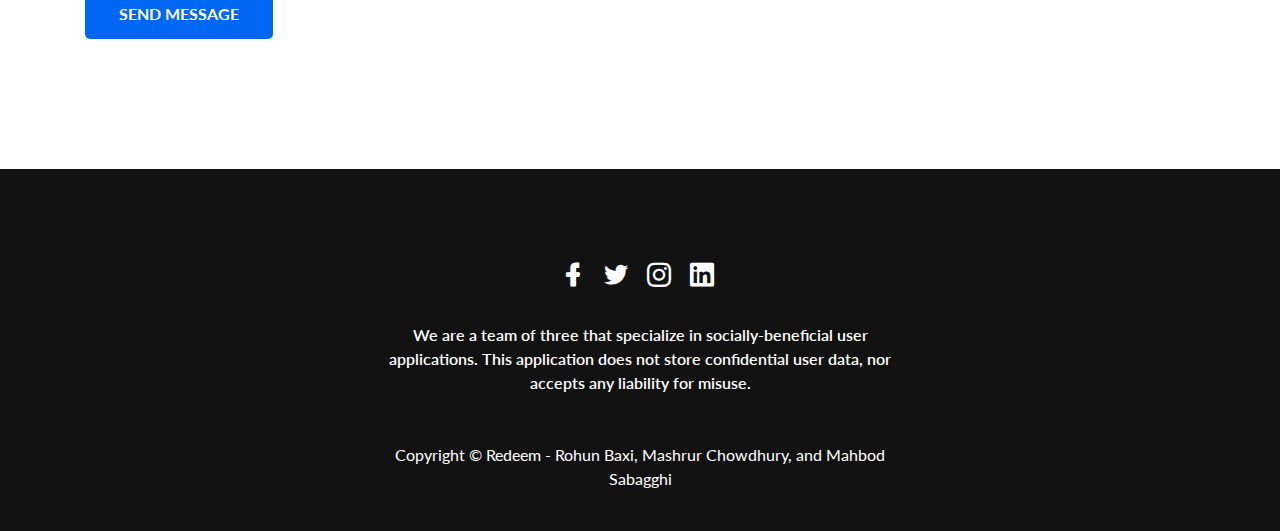
==== commit 8a5a55b4: "screenshots" ====
--- a/index.html
+++ b/index.html
@@ -120,10 +120,8 @@
                             <div class="col-lg-6">
                                 <div class="slider-content">
                                     <h1 class="title">Change hasn't been easier</h1>
-                                    <p class="text">Redeem is the easiest platform to help you account for your environmental damage. </p> 
-                                    <p class = "text">The Chrome extension and app upmarks prices based on the carbon footprint of the product's shipping, and the dashboard helps to track
-                                        and manage these donations. Give it a try today!
-                                    </p>
+                                    <p class="text">Redeem is the easiest platform to help you account for your environmental damage. The Chrome extension and app upmarks prices based on the carbon footprint of the product's shipping, and the dashboard helps to track
+                                        and manage these donations. Give it a try today!</p> 
                                     <ul class="slider-btn rounded-buttons">
                                         <li><a class="main-btn rounded-one" target = "_blank" href="https://github.com/dobham/RedeemApp"><i class="lni lni-github"> </i> DOWNLOAD CHROME EXTENSION</a></li>
                                         <li><a class="main-btn rounded-two" target = "_blank" href="https://github.com/dobham/RedeemApp"><i class="lni lni-play-store"></i>  GET THE APP</a></li>
@@ -189,7 +187,7 @@
                             <p class="text">Of course, not all of your purchases are made online. However, you might still want to compensate for their emissions. This is where the app comes in. All you need to do is take a picture of the 
                                 tag of most clothing and packaged products, and we will relay how much you need to donate to compensate for its shipping. You can then add it to your updating donation balance.</p> 
                                 <p class="text"> The app also 
-                                allows for social features. You can add friends, and compare your progress against theirs. Maybe you can compare your offset damage?
+                                allows for social features. You can add friends, and compare your progress against theirs.
                             </p>
                         </div>
                     </div> <!-- single features -->
@@ -233,8 +231,7 @@
                 <div class="col-lg-3 col-md-3">
                     <div class="portfolio-menu text-center mt-50">
                         <ul>
-                            <li data-filter="*" class="active">ALL SCREENSHOTS</li>
-                            <li data-filter=".branding-4">CHROME EXTENSION</li>
+                            <li data-filter="*" class="active">CHROME EXTENSION</li>
                             <li data-filter=".marketing-4">MOBILE APPLICATION</li>
                             <li data-filter=".planning-4">DASHBOARD</li>
                         </ul>
@@ -502,7 +499,7 @@
                                     </div>
                                     <div id="collapseFore" class="collapse" aria-labelledby="headingFore" data-parent="#accordionExample">
                                         <div class="card-body">
-                                            <p class="text">Your user inforamtion, donations, and purchase log and completely confidential. We do not store your credit inforamtion, we simply faciliate an easier means of you donating. The donations still
+                                            <p class="text">Your user information, donations, and purchase log and completely confidential. We do not store your credit inforamtion, we simply faciliate an easier means of you donating. The donations still
                                                 occur through the respective charity's platform.
                                             </p>
                                         </div>
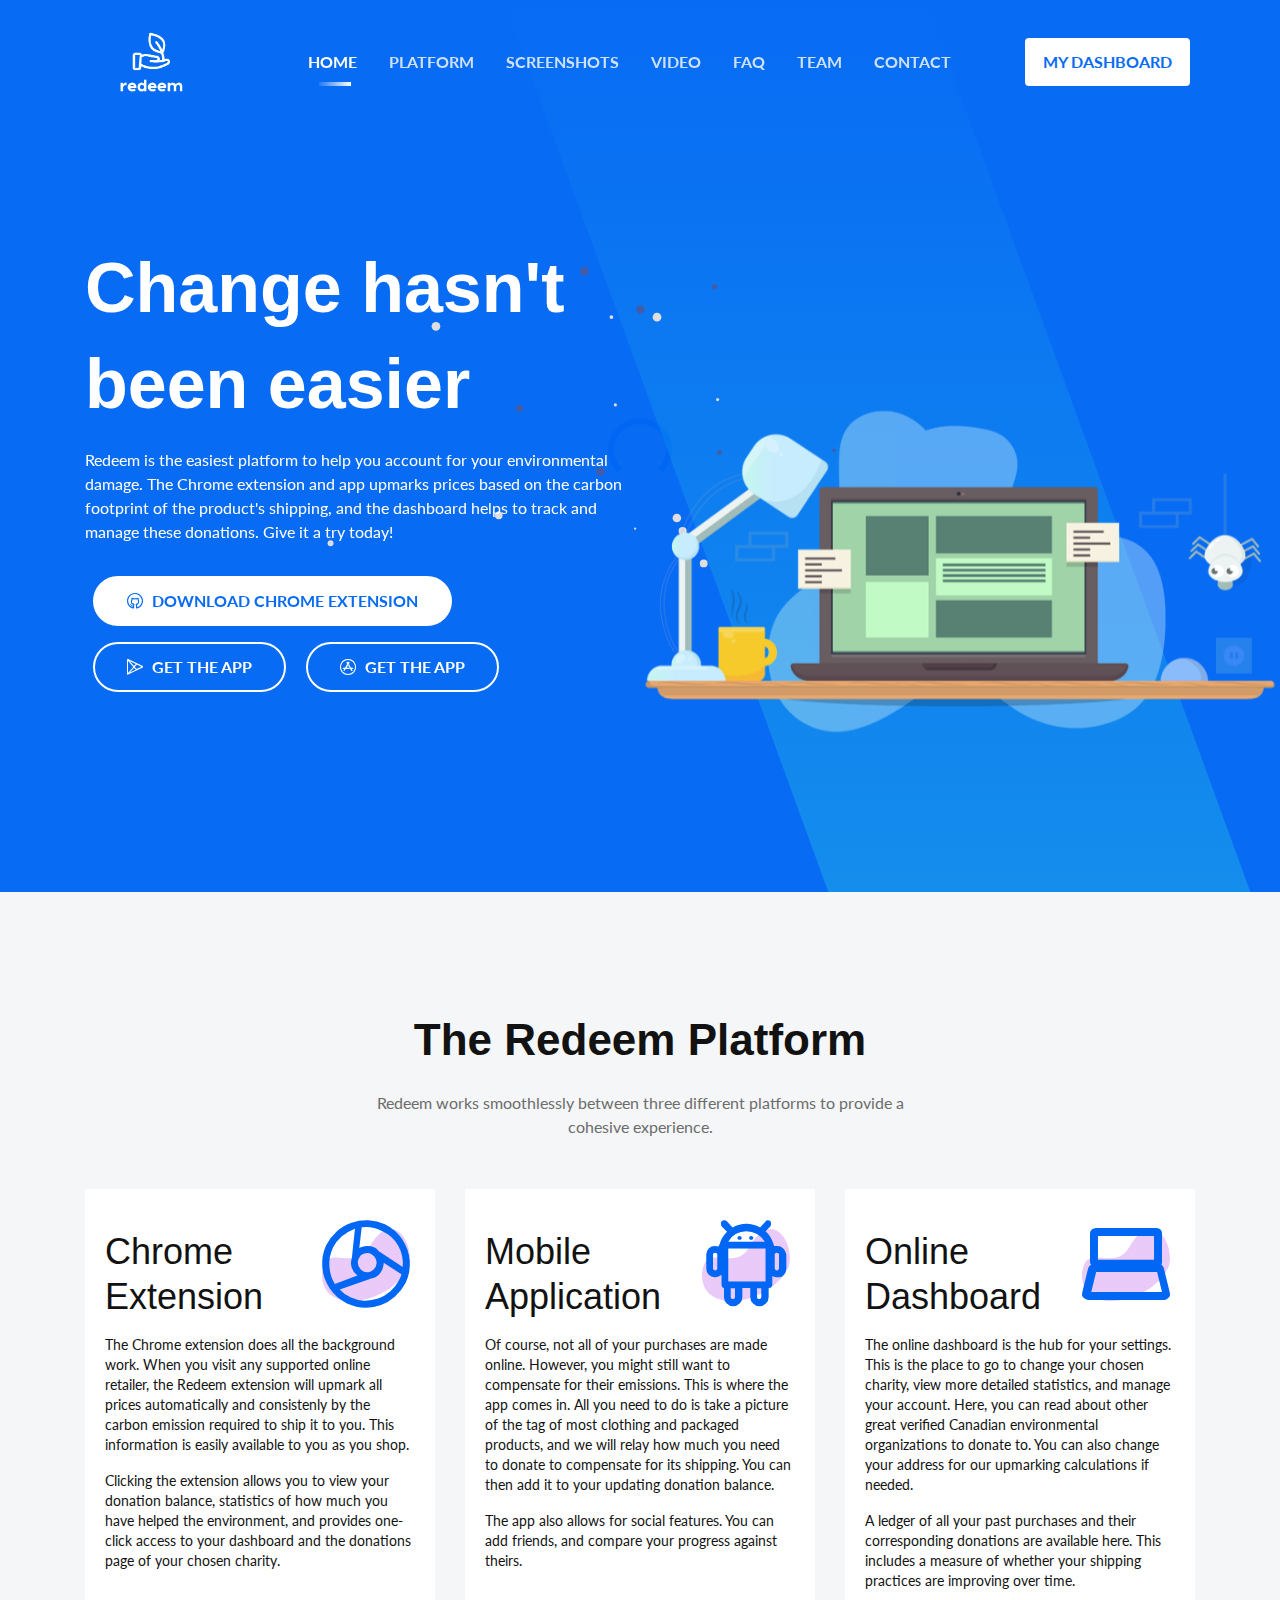
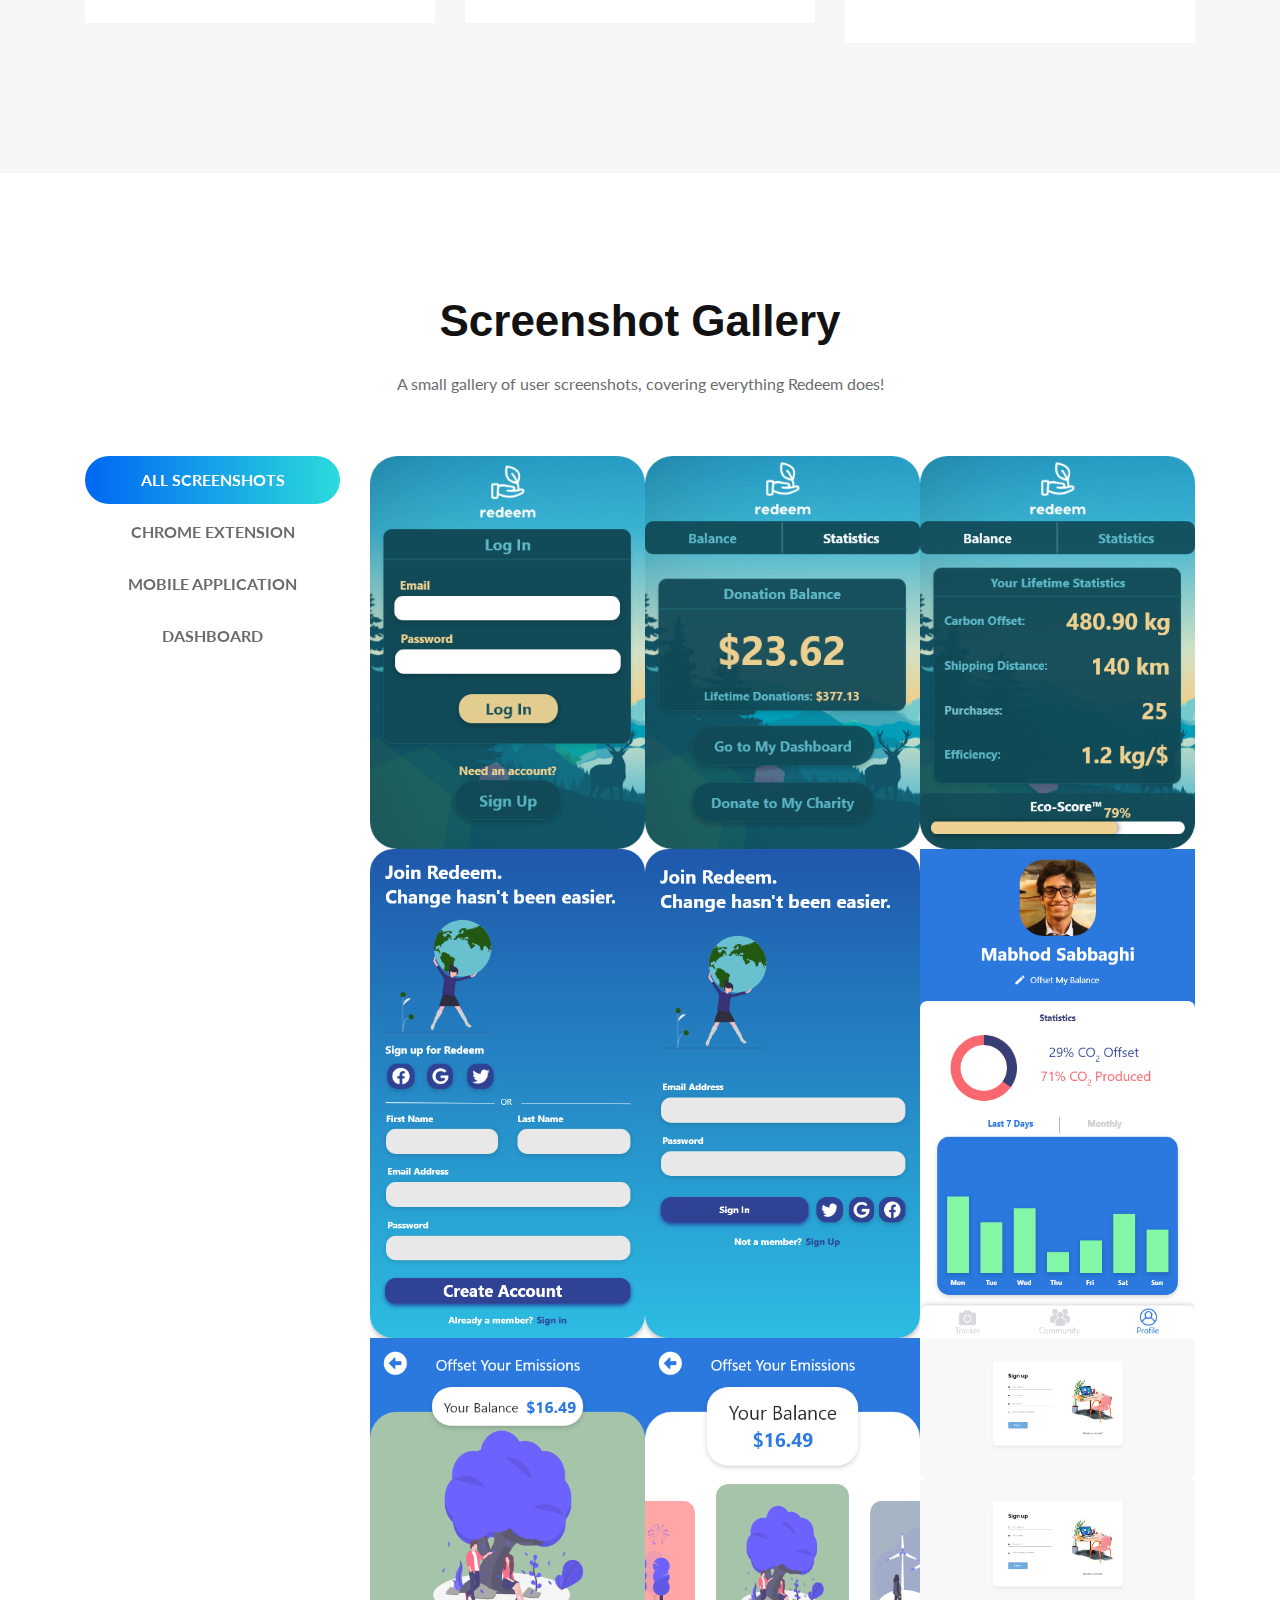
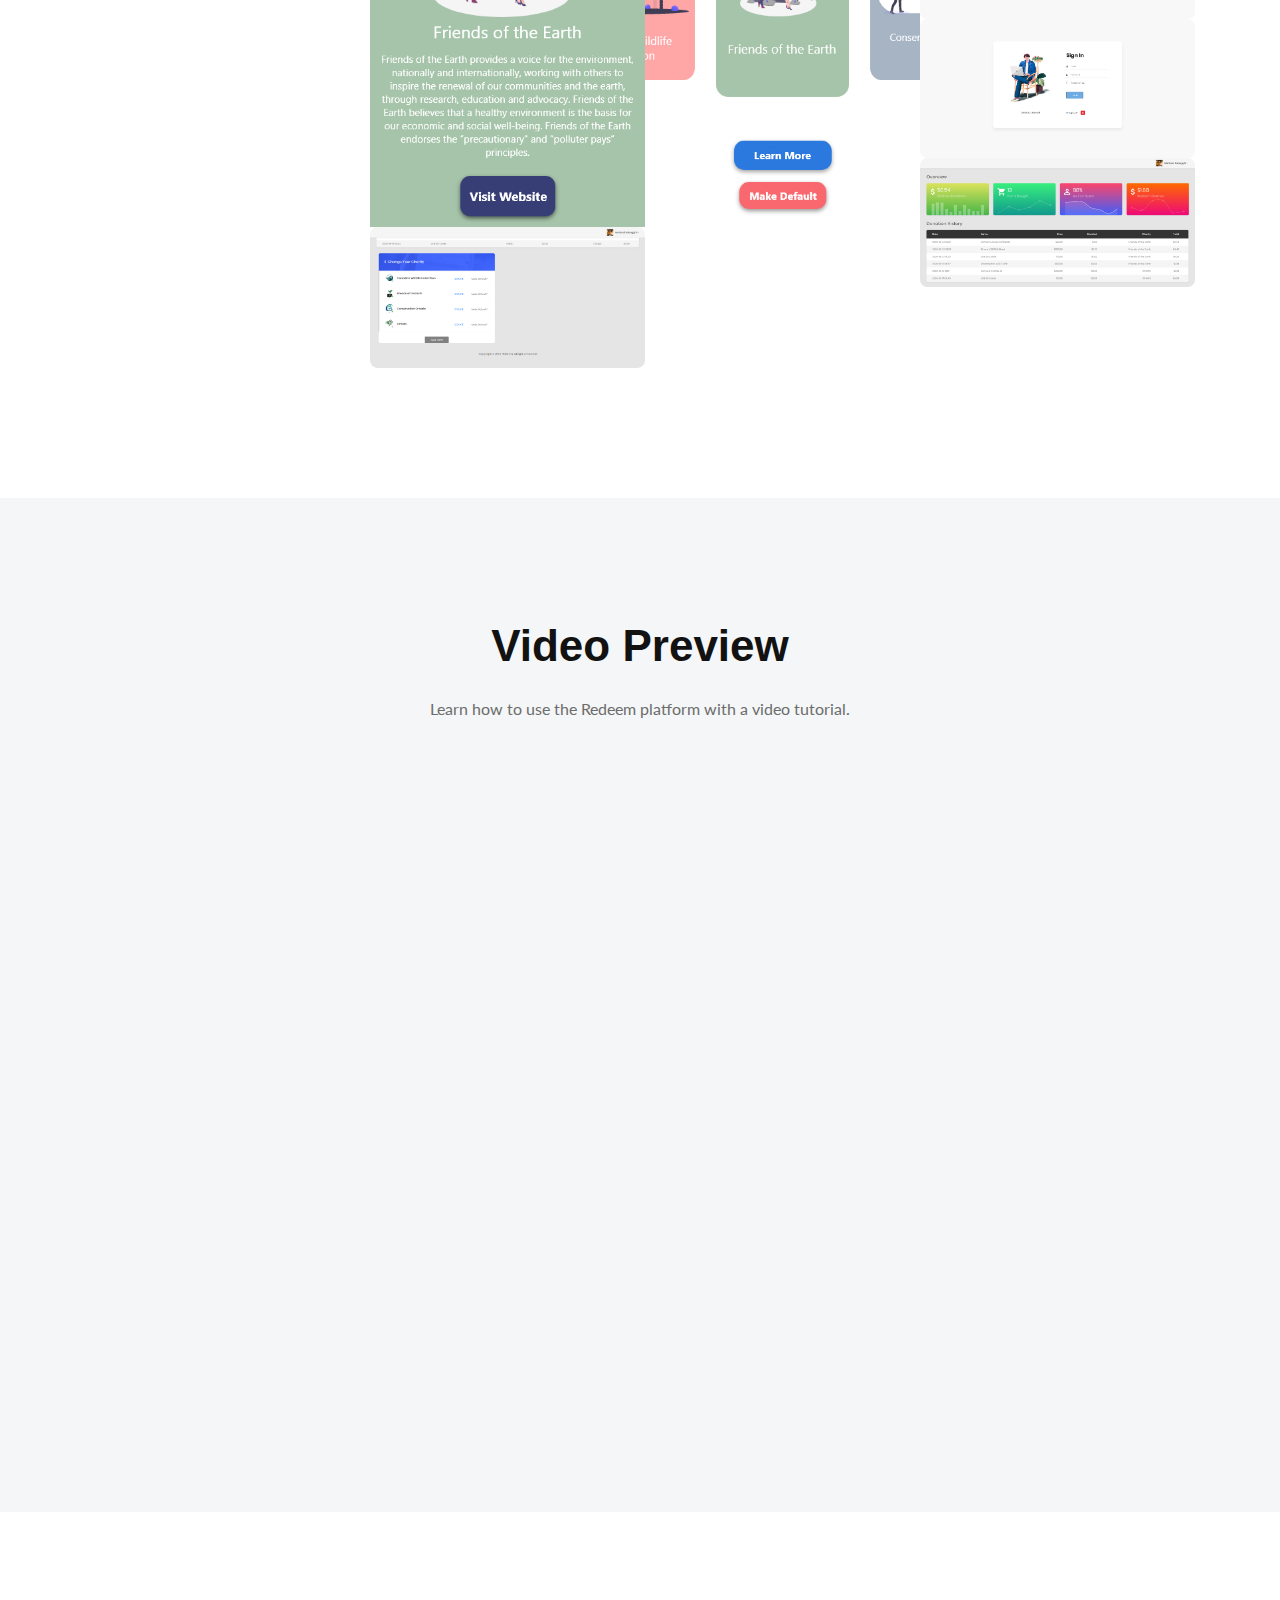
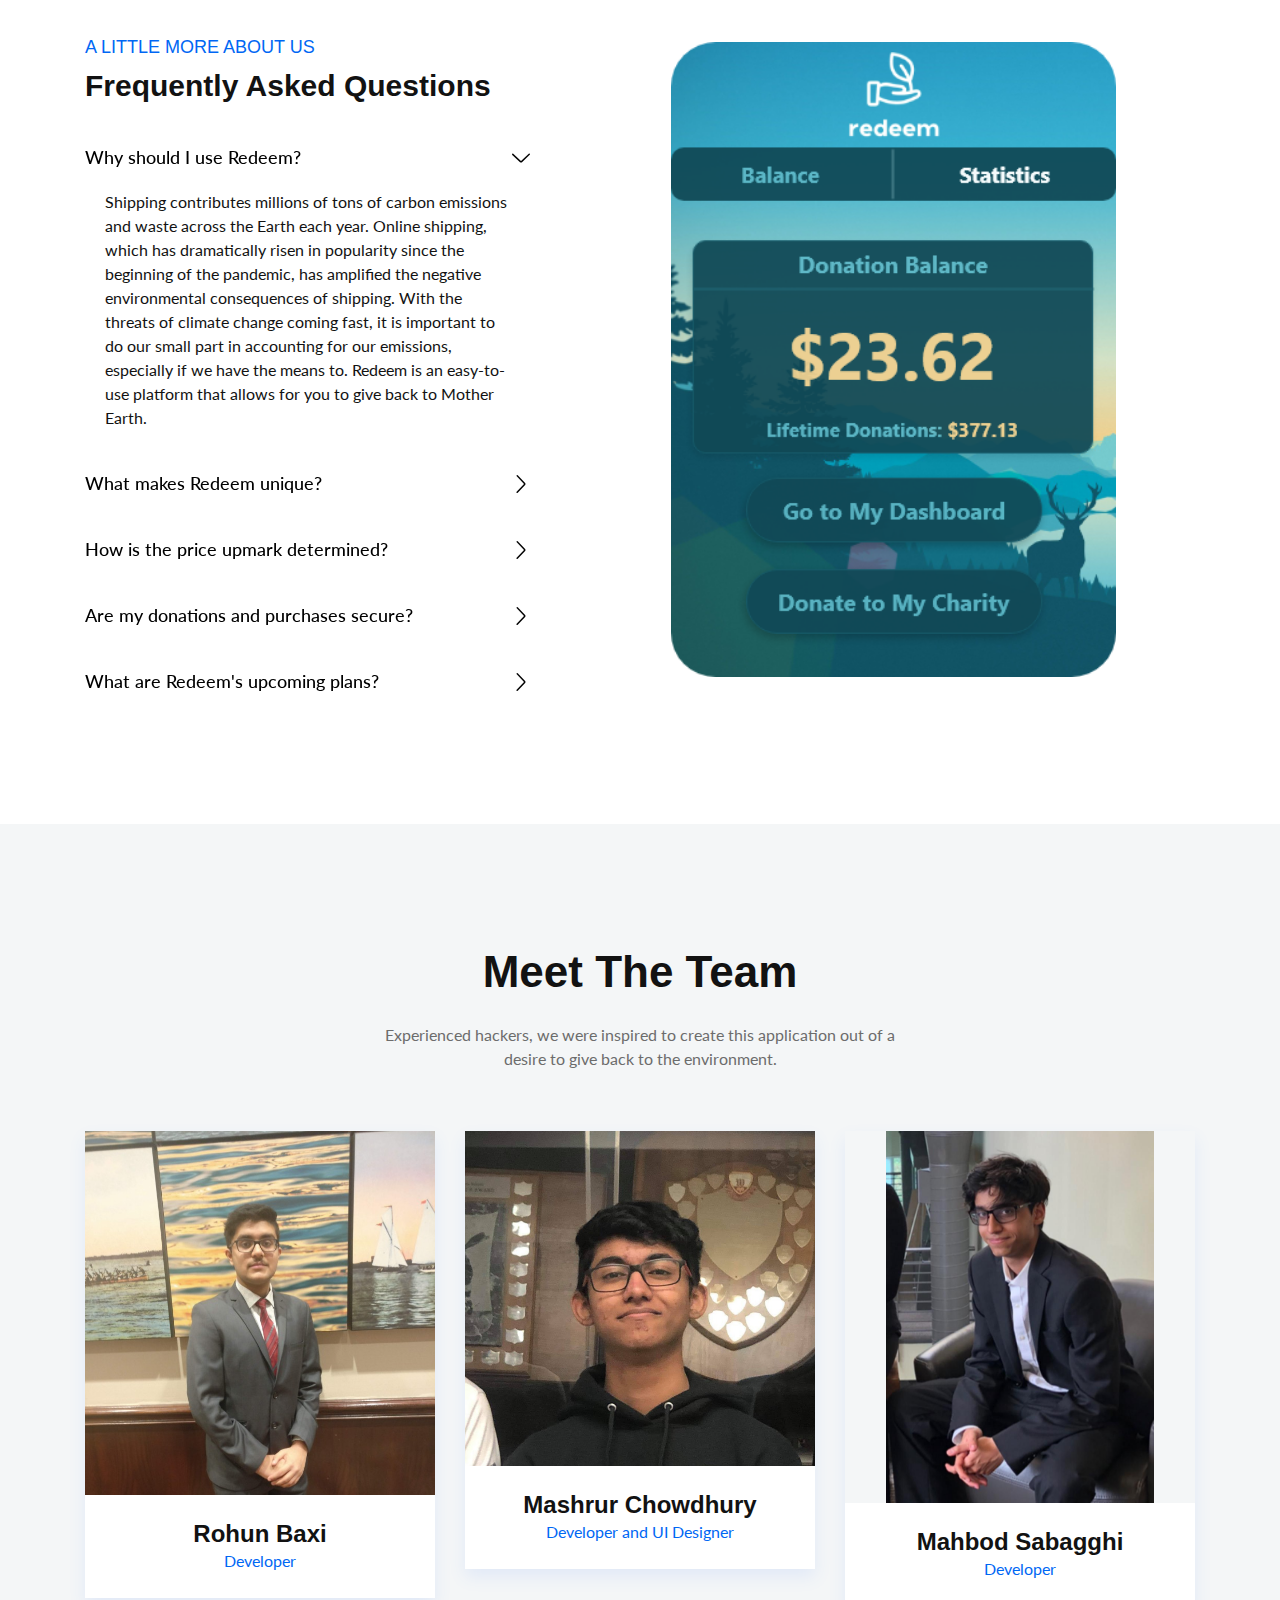
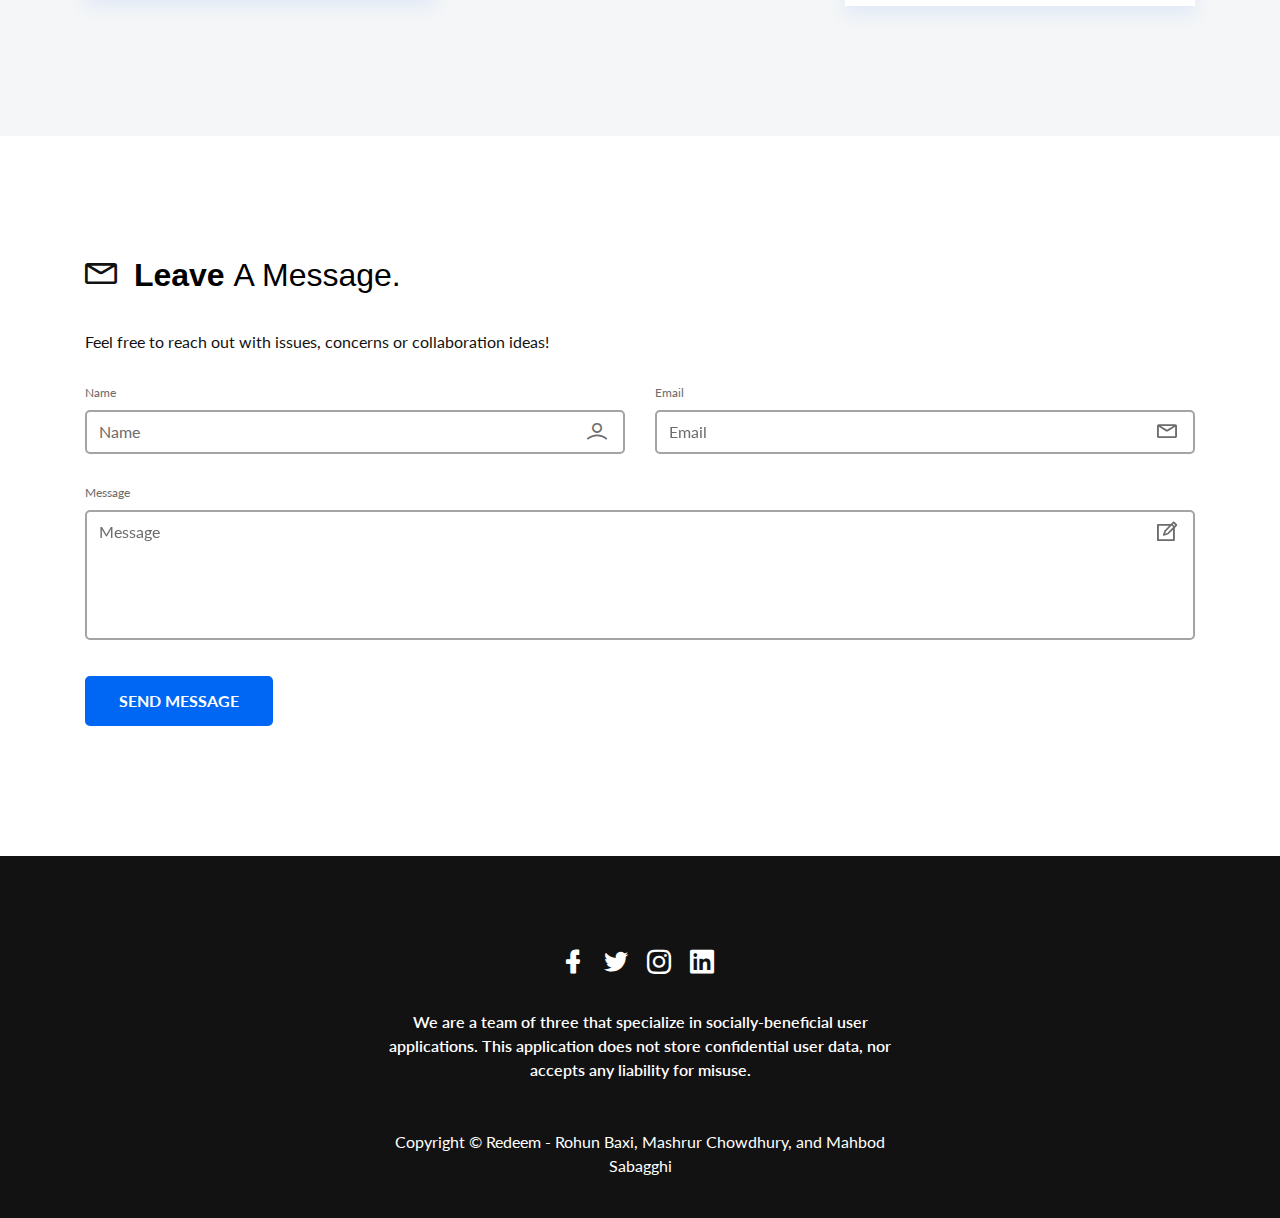
==== commit 9454ddbb: "final website changes" ====
--- a/index.html
+++ b/index.html
@@ -231,18 +231,19 @@
                 <div class="col-lg-3 col-md-3">
                     <div class="portfolio-menu text-center mt-50">
                         <ul>
-                            <li data-filter="*" class="active">CHROME EXTENSION</li>
-                            <li data-filter=".marketing-4">MOBILE APPLICATION</li>
-                            <li data-filter=".planning-4">DASHBOARD</li>
+                            <li data-filter=".chrome" class="active">ALL SCREENSHOTS</li>
+                            <li data-filter=".chrome">CHROME EXTENSION</li>
+                            <li data-filter=".application">MOBILE APPLICATION</li>
+                            <li data-filter=".dashboard">DASHBOARD</li>
                         </ul>
                     </div> <!-- portfolio menu -->
                 </div>
                 <div class="col-lg-9 col-md-9">
                     <div class="row no-gutters grid mt-50">
-                        <div class="col-lg-4 col-sm-6 branding-4 planning-4">
-                            <div class="single-portfolio">
-                                <div class="portfolio-image">
-                                    <img src="assets/images/portfolio/1.png" alt="">
+                        <div class="col-lg-4 col-sm-6 chrome">
+                            <div class="single-portfolio">
+                                <div class="portfolio-image">
+                                    <img src="assets/images/screenshots/login_ss.png" alt="">
                                     <div class="portfolio-overlay d-flex align-items-center justify-content-center">
                                         <div class="portfolio-content">
                                             <div class="portfolio-icon">
@@ -258,10 +259,10 @@
                                 </div>
                             </div> <!-- single portfolio -->
                         </div>
-                        <div class="col-lg-4 col-sm-6 marketing-4 research-4">
-                            <div class="single-portfolio">
-                                <div class="portfolio-image">
-                                    <img src="assets/images/portfolio/2.png" alt="">
+                        <div class="col-lg-4 col-sm-6 chrome">
+                            <div class="single-portfolio">
+                                <div class="portfolio-image">
+                                    <img src="assets/images/screenshots/balance_ss.png" alt="">
                                     <div class="portfolio-overlay d-flex align-items-center justify-content-center">
                                         <div class="portfolio-content">
                                             <div class="portfolio-icon">
@@ -277,10 +278,10 @@
                                 </div>
                             </div> <!-- single portfolio -->
                         </div>
-                        <div class="col-lg-4 col-sm-6 branding-4 marketing-4">
-                            <div class="single-portfolio">
-                                <div class="portfolio-image">
-                                    <img src="assets/images/portfolio/3.png" alt="">
+                        <div class="col-lg-4 col-sm-6 chrome">
+                            <div class="single-portfolio">
+                                <div class="portfolio-image">
+                                    <img src="assets/images/screenshots/stats_ss.png" alt="">
                                     <div class="portfolio-overlay d-flex align-items-center justify-content-center">
                                         <div class="portfolio-content">
                                             <div class="portfolio-icon">
@@ -296,10 +297,10 @@
                                 </div>
                             </div> <!-- single portfolio -->
                         </div>
-                        <div class="col-lg-4 col-sm-6 planning-4 research-4">
-                            <div class="single-portfolio">
-                                <div class="portfolio-image">
-                                    <img src="assets/images/portfolio/4.png" alt="">
+                        <div class="col-lg-4 col-sm-6 application">
+                            <div class="single-portfolio">
+                                <div class="portfolio-image">
+                                    <img src="assets/images/screenshots/signup_ss.png" alt="">
                                     <div class="portfolio-overlay d-flex align-items-center justify-content-center">
                                         <div class="portfolio-content">
                                             <div class="portfolio-icon">
@@ -315,10 +316,10 @@
                                 </div>
                             </div> <!-- single portfolio -->
                         </div>
-                        <div class="col-lg-4 col-sm-6 marketing-4">
-                            <div class="single-portfolio">
-                                <div class="portfolio-image">
-                                    <img src="assets/images/portfolio/5.png" alt="">
+                        <div class="col-lg-4 col-sm-6 application">
+                            <div class="single-portfolio">
+                                <div class="portfolio-image">
+                                    <img src="assets/images/screenshots/signin_ss.png" alt="">
                                     <div class="portfolio-overlay d-flex align-items-center justify-content-center">
                                         <div class="portfolio-content">
                                             <div class="portfolio-icon">
@@ -334,10 +335,10 @@
                                 </div>
                             </div> <!-- single portfolio -->
                         </div>
-                        <div class="col-lg-4 col-sm-6 planning-4">
-                            <div class="single-portfolio">
-                                <div class="portfolio-image">
-                                    <img src="assets/images/portfolio/6.png" alt="">
+                        <div class="col-lg-4 col-sm-6 application">
+                            <div class="single-portfolio">
+                                <div class="portfolio-image">
+                                    <img src="assets/images/screenshots/weekly_ss.png" alt="">
                                     <div class="portfolio-overlay d-flex align-items-center justify-content-center">
                                         <div class="portfolio-content">
                                             <div class="portfolio-icon">
@@ -353,10 +354,10 @@
                                 </div>
                             </div> <!-- single portfolio -->
                         </div>
-                        <div class="col-lg-4 col-sm-6 research-4">
-                            <div class="single-portfolio">
-                                <div class="portfolio-image">
-                                    <img src="assets/images/portfolio/7.png" alt="">
+                        <div class="col-lg-4 col-sm-6 application">
+                            <div class="single-portfolio">
+                                <div class="portfolio-image">
+                                    <img src="assets/images/screenshots/learn_ss.png" alt="">
                                     <div class="portfolio-overlay d-flex align-items-center justify-content-center">
                                         <div class="portfolio-content">
                                             <div class="portfolio-icon">
@@ -372,10 +373,10 @@
                                 </div>
                             </div> <!-- single portfolio -->
                         </div>
-                        <div class="col-lg-4 col-sm-6 branding-4 planning-4">
-                            <div class="single-portfolio">
-                                <div class="portfolio-image">
-                                    <img src="assets/images/portfolio/8.png" alt="">
+                        <div class="col-lg-4 col-sm-6 application">
+                            <div class="single-portfolio">
+                                <div class="portfolio-image">
+                                    <img src="assets/images/screenshots/offset_ss.png" alt="">
                                     <div class="portfolio-overlay d-flex align-items-center justify-content-center">
                                         <div class="portfolio-content">
                                             <div class="portfolio-icon">
@@ -391,10 +392,86 @@
                                 </div>
                             </div> <!-- single portfolio -->
                         </div>
-                        <div class="col-lg-4 col-sm-6 marketing-4">
-                            <div class="single-portfolio">
-                                <div class="portfolio-image">
-                                    <img src="assets/images/portfolio/9.png" alt="">
+                        <div class="col-lg-4 col-sm-6 dashboard">
+                            <div class="single-portfolio">
+                                <div class="portfolio-image">
+                                    <img src="assets/images/screenshots/Image 1.png" alt="">
+                                    <div class="portfolio-overlay d-flex align-items-center justify-content-center">
+                                        <div class="portfolio-content">
+                                            <div class="portfolio-icon">
+                                                <a class="image-popup" href="assets/images/portfolio/9.png"><i class="lni lni-zoom-in"></i></a>
+                                                <img src="assets/images/portfolio/shape.svg" alt="shape" class="shape">
+                                            </div>
+                                            <div class="portfolio-icon">
+                                                <a href="#"><i class="lni lni-link"></i></a>
+                                                <img src="assets/images/portfolio/shape.svg" alt="shape" class="shape">
+                                            </div>
+                                        </div>
+                                    </div>
+                                </div>
+                            </div> <!-- single portfolio -->
+                        </div>
+                        <div class="col-lg-4 col-sm-6 dashboard">
+                            <div class="single-portfolio">
+                                <div class="portfolio-image">
+                                    <img src="assets/images/screenshots/Image 1.png" alt="">
+                                    <div class="portfolio-overlay d-flex align-items-center justify-content-center">
+                                        <div class="portfolio-content">
+                                            <div class="portfolio-icon">
+                                                <a class="image-popup" href="assets/images/portfolio/9.png"><i class="lni lni-zoom-in"></i></a>
+                                                <img src="assets/images/portfolio/shape.svg" alt="shape" class="shape">
+                                            </div>
+                                            <div class="portfolio-icon">
+                                                <a href="#"><i class="lni lni-link"></i></a>
+                                                <img src="assets/images/portfolio/shape.svg" alt="shape" class="shape">
+                                            </div>
+                                        </div>
+                                    </div>
+                                </div>
+                            </div> <!-- single portfolio -->
+                        </div>
+                        <div class="col-lg-4 col-sm-6 dashboard">
+                            <div class="single-portfolio">
+                                <div class="portfolio-image">
+                                    <img src="assets/images/screenshots/Image 2.png" alt="">
+                                    <div class="portfolio-overlay d-flex align-items-center justify-content-center">
+                                        <div class="portfolio-content">
+                                            <div class="portfolio-icon">
+                                                <a class="image-popup" href="assets/images/portfolio/9.png"><i class="lni lni-zoom-in"></i></a>
+                                                <img src="assets/images/portfolio/shape.svg" alt="shape" class="shape">
+                                            </div>
+                                            <div class="portfolio-icon">
+                                                <a href="#"><i class="lni lni-link"></i></a>
+                                                <img src="assets/images/portfolio/shape.svg" alt="shape" class="shape">
+                                            </div>
+                                        </div>
+                                    </div>
+                                </div>
+                            </div> <!-- single portfolio -->
+                        </div>
+                        <div class="col-lg-4 col-sm-6 dashboard">
+                            <div class="single-portfolio">
+                                <div class="portfolio-image">
+                                    <img src="assets/images/screenshots/Image 3.png" alt="">
+                                    <div class="portfolio-overlay d-flex align-items-center justify-content-center">
+                                        <div class="portfolio-content">
+                                            <div class="portfolio-icon">
+                                                <a class="image-popup" href="assets/images/portfolio/9.png"><i class="lni lni-zoom-in"></i></a>
+                                                <img src="assets/images/portfolio/shape.svg" alt="shape" class="shape">
+                                            </div>
+                                            <div class="portfolio-icon">
+                                                <a href="#"><i class="lni lni-link"></i></a>
+                                                <img src="assets/images/portfolio/shape.svg" alt="shape" class="shape">
+                                            </div>
+                                        </div>
+                                    </div>
+                                </div>
+                            </div> <!-- single portfolio -->
+                        </div>
+                        <div class="col-lg-4 col-sm-6 dashboard">
+                            <div class="single-portfolio">
+                                <div class="portfolio-image">
+                                    <img src="assets/images/screenshots/Image 4.png" alt="">
                                     <div class="portfolio-overlay d-flex align-items-center justify-content-center">
                                         <div class="portfolio-content">
                                             <div class="portfolio-icon">
@@ -521,9 +598,9 @@
                         </div> <!-- faq accordion -->
                     </div> <!-- faq content -->
                 </div>
-                <div class="col-lg-7">
+                <div class="col-lg-5">
                     <div class="about-image mt-50">
-                        <img src="assets/images/about.jpg" alt="about">
+                        <img src="assets/images/screenshots/balance_ss.png" alt="about">
                     </div> <!-- faq image -->
                 </div>
             </div> <!-- row -->
--- a/assets/css/style.css
+++ b/assets/css/style.css
@@ -2040,7 +2040,10 @@
   .form-input .input-items textarea {
     padding-top: 8px;
     height: 130px;
-    resize: none; }
+    resize: none;
+    z-index: 9; }
+    .form-input .input-items input {
+      z-index: 9; }
   .form-input .input-items i {
     position: absolute;
     top: 11px;
@@ -2817,7 +2820,8 @@
       padding: 0;
       border: 0;
       background: none;
-      margin-top: 40px; }
+      margin-top: 40px;
+    z-index: 9; }
       .about-area .about-accordion .accordion .card .card-header a {
         font-size: 18px;
         font-weight: 500;
@@ -2847,6 +2851,7 @@
     .about-area .about-accordion .accordion .card .card-body {
       padding: 20px 20px 0; }
   .about-area .about-image img {
+    margin-left: 25%;
     width: 100%; }
 
 /*===========================
@@ -3123,7 +3128,8 @@
 .contact-area {
   padding-top: 120px;
   padding-bottom: 130px;
-  background-color: #fff; }
+  background-color: #fff; 
+  z-index: 5;}
 
 p.form-message.success, p.form-message.error {
   font-size: 16px;
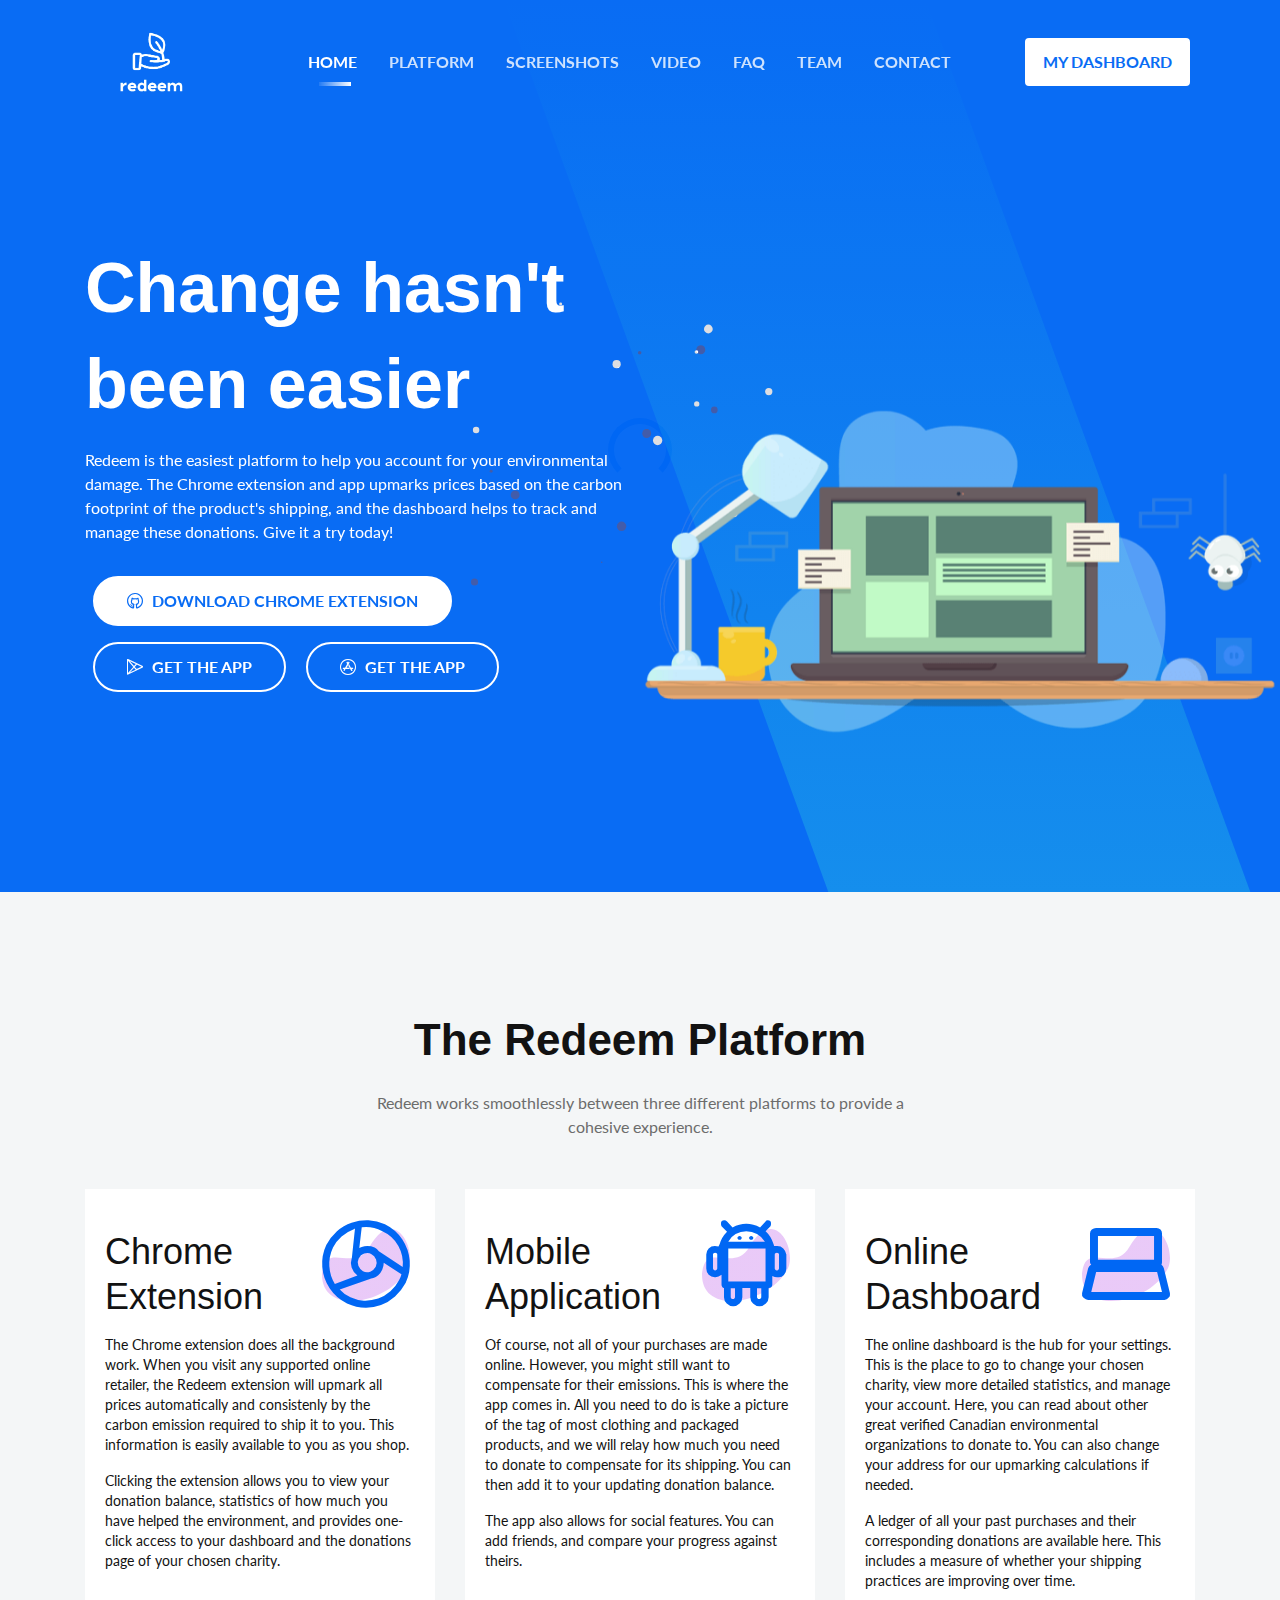
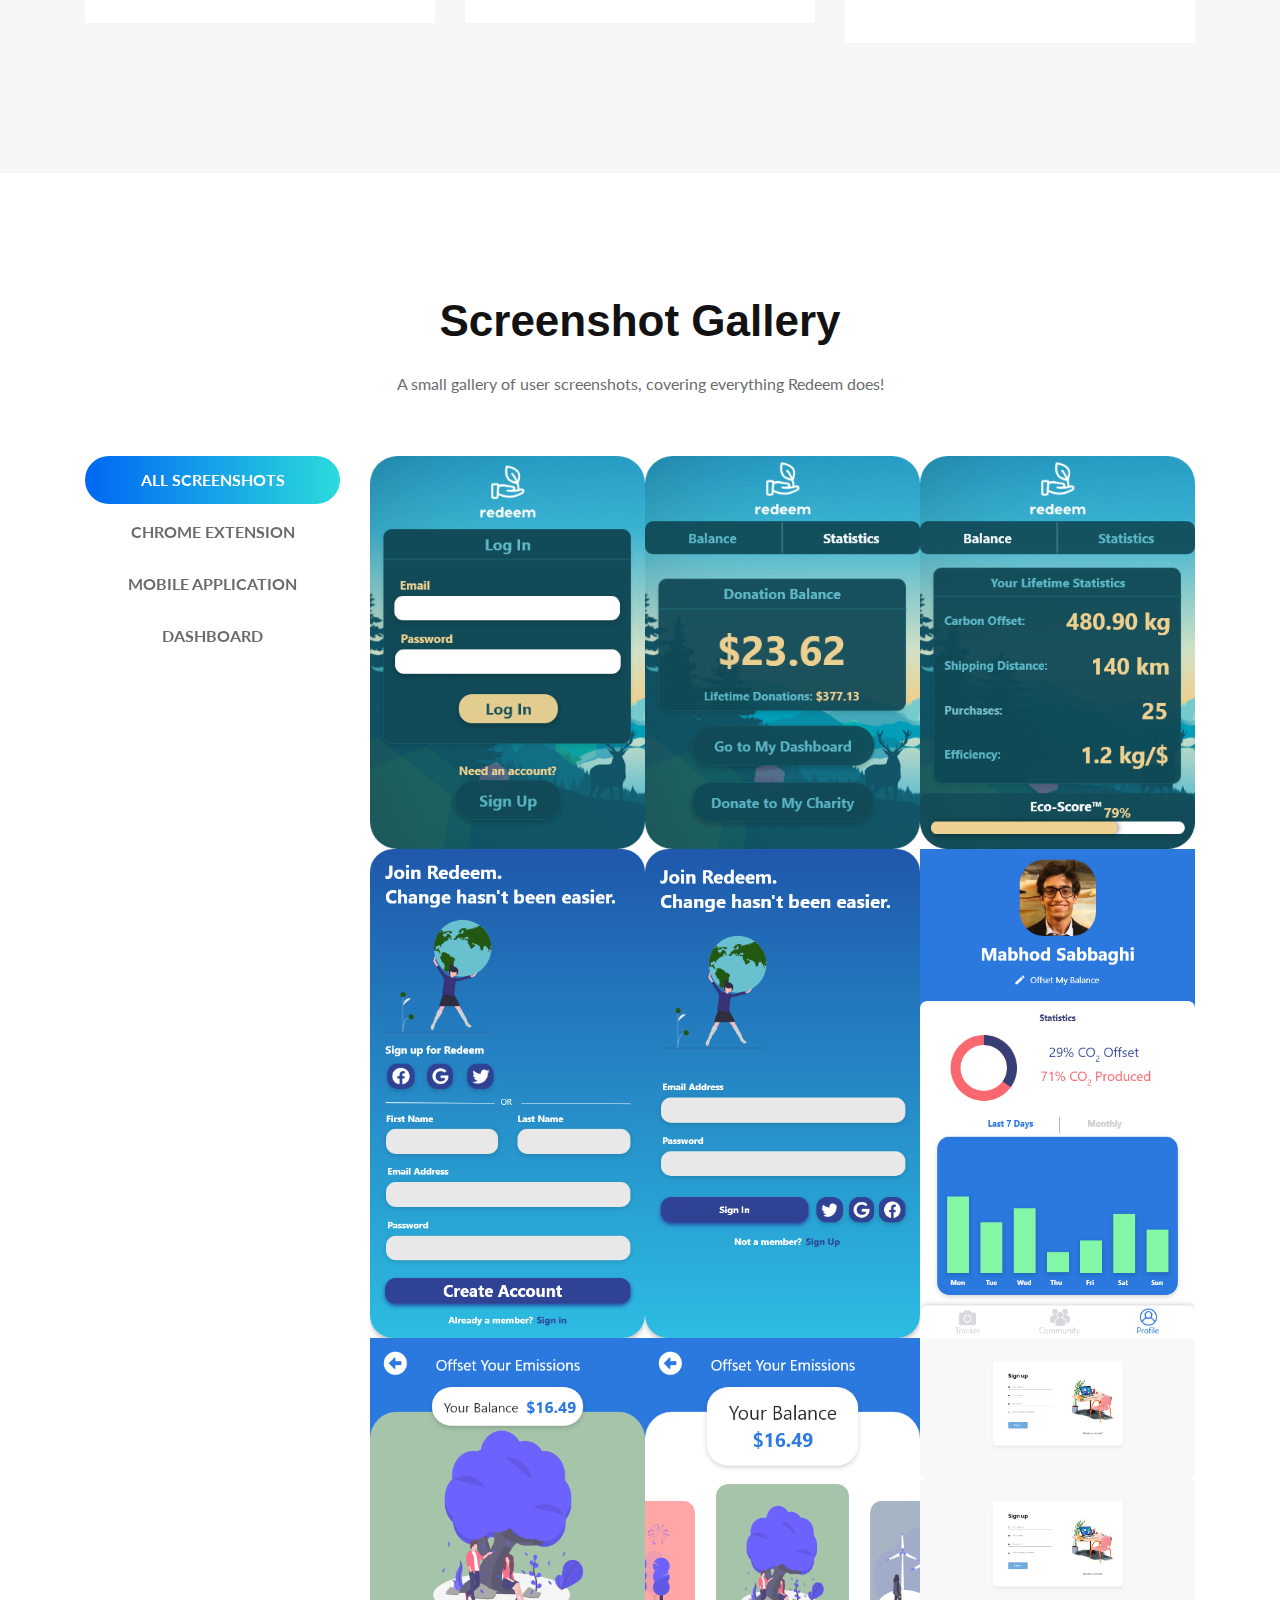
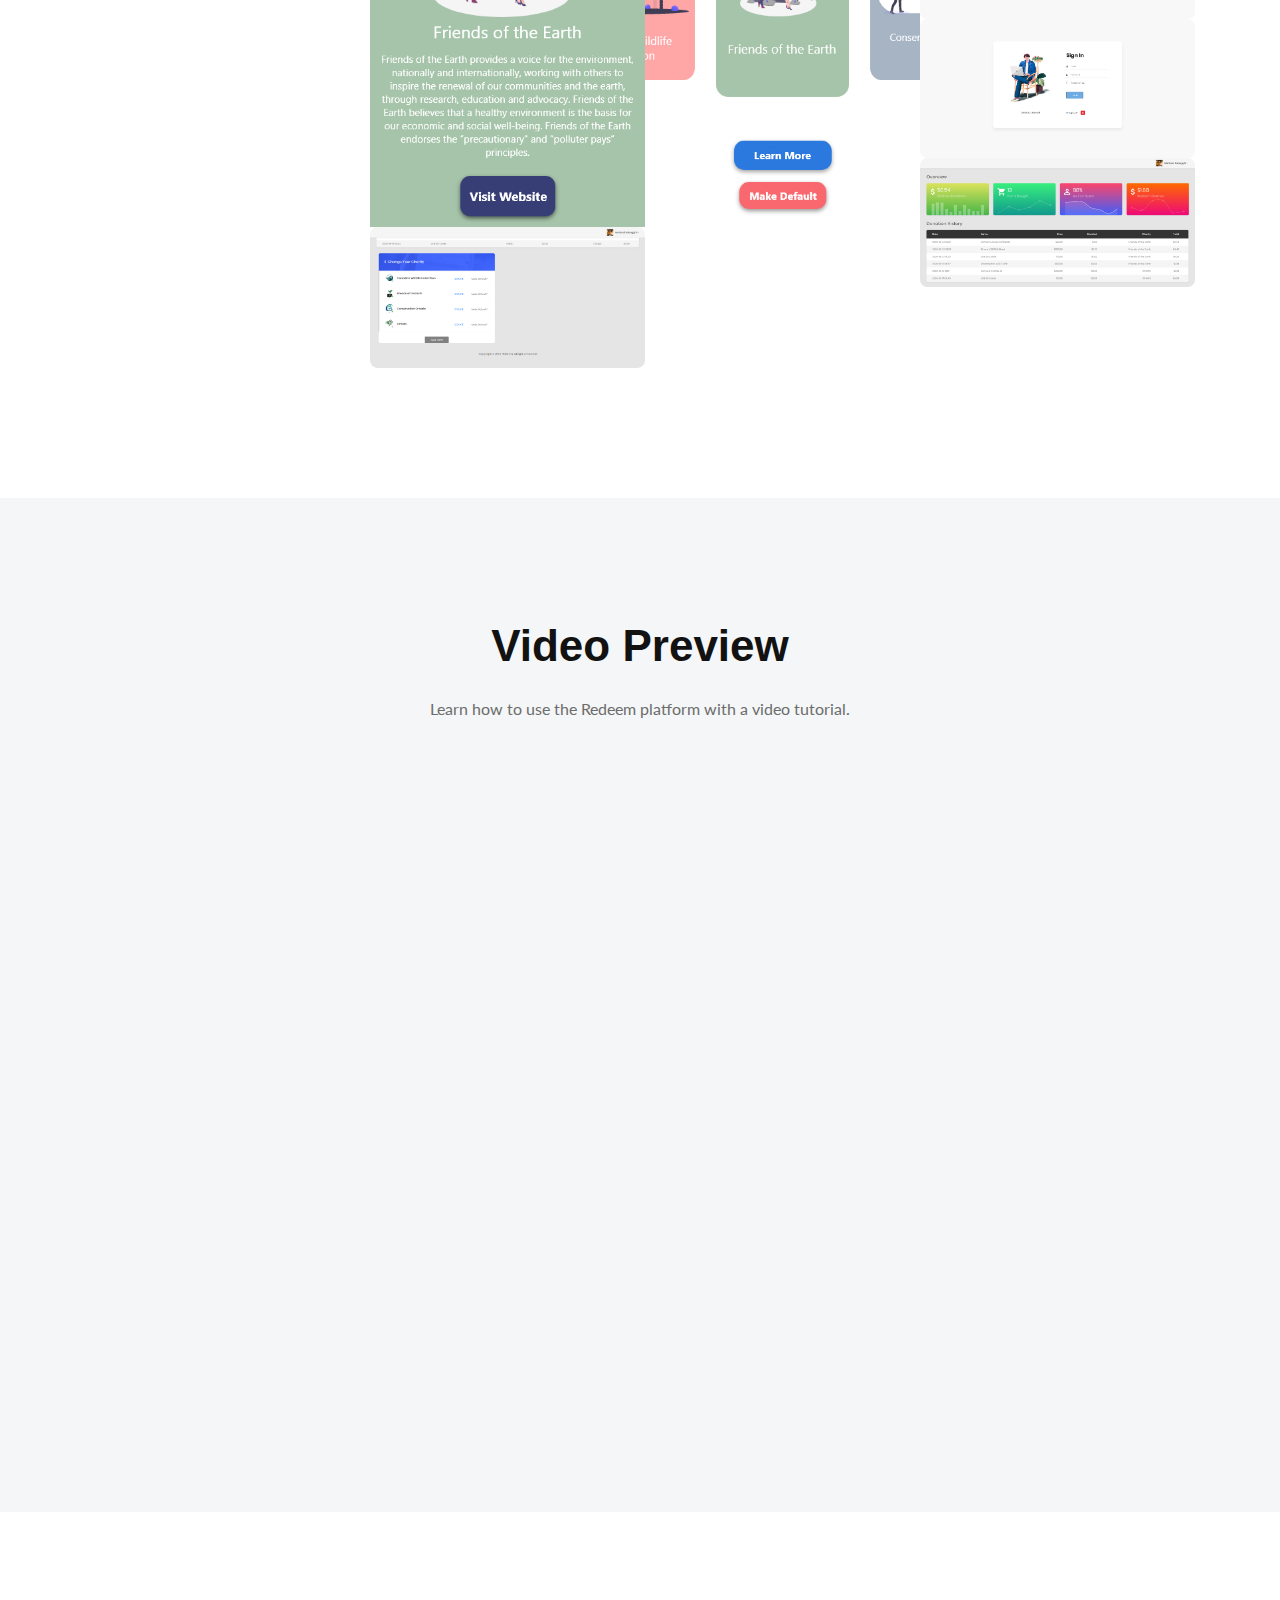
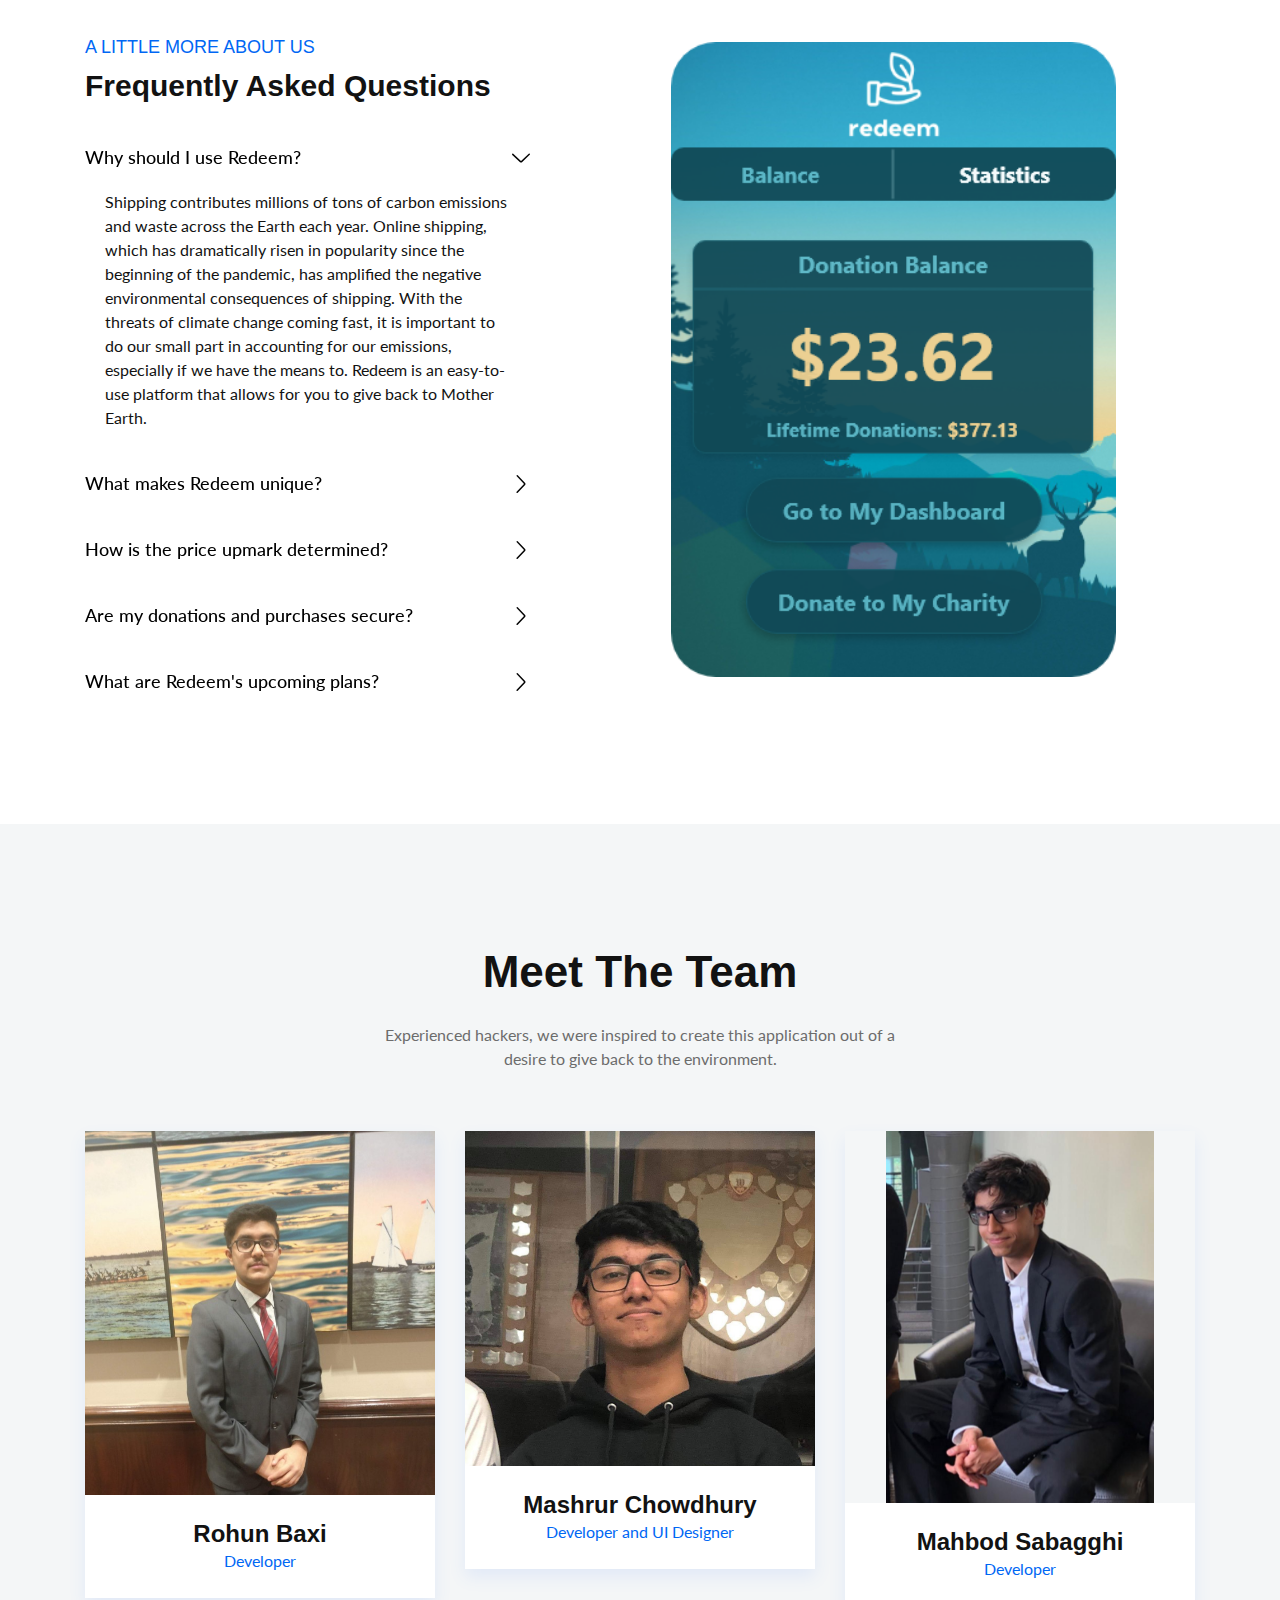
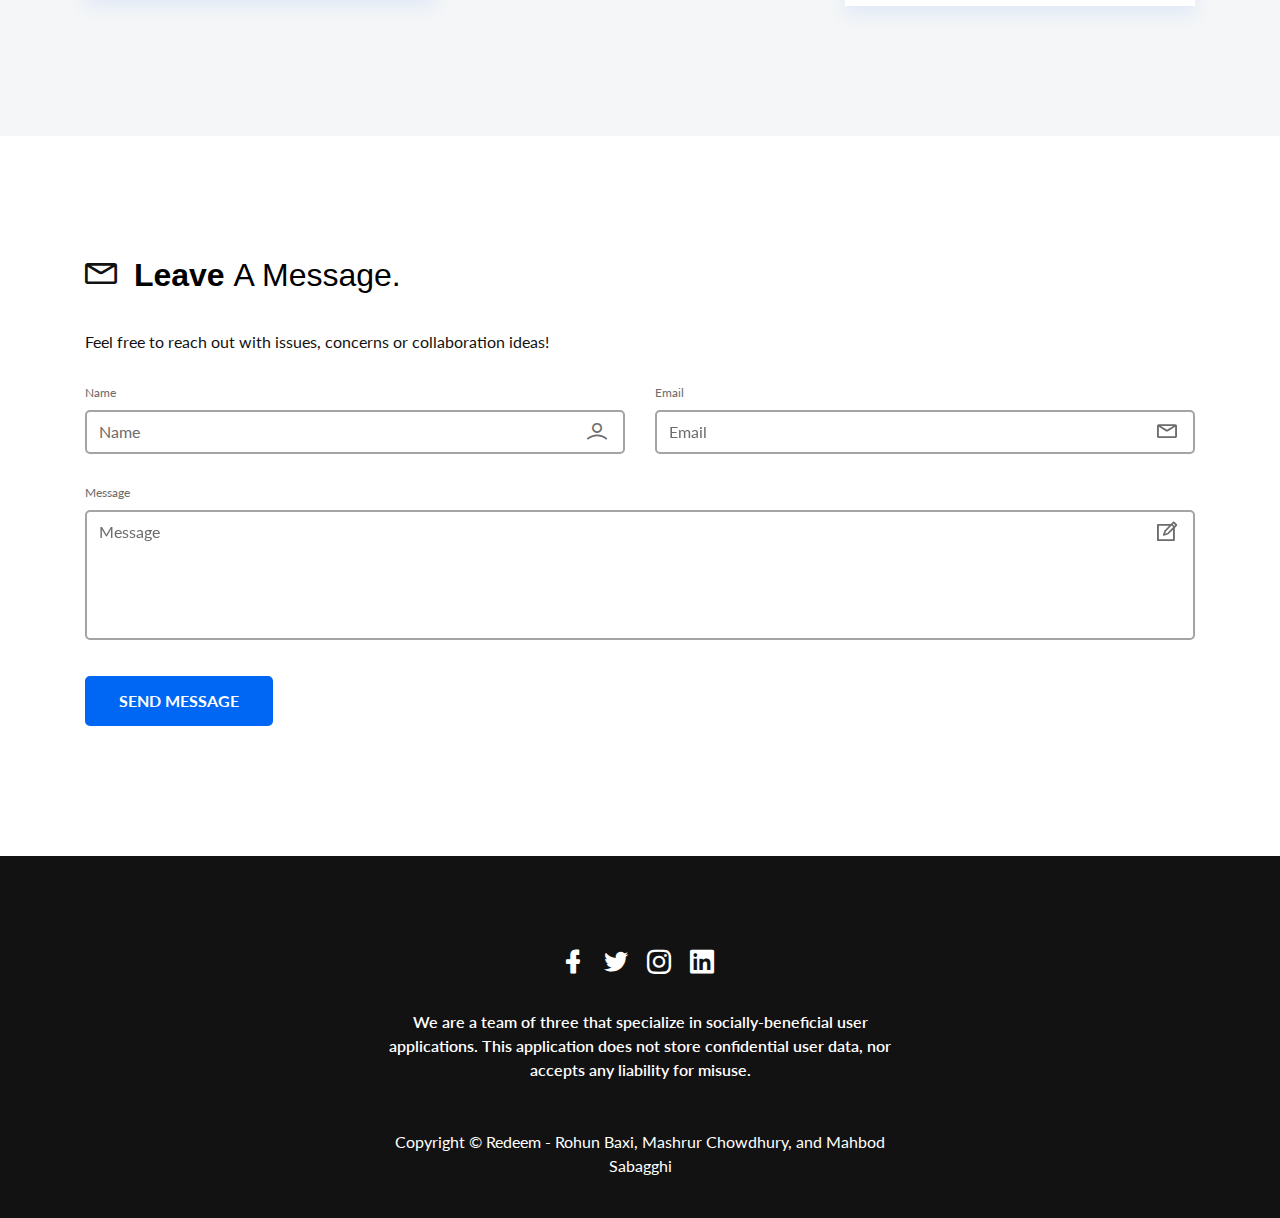
==== commit 3bb98ae7: "z-index" ====
--- a/index.html
+++ b/index.html
@@ -510,7 +510,8 @@
         
                 
                 <div class="col-lg-4 col-md-7 col-sm-9">
-                    <iframe width="1120" height="630" src="https://www.youtube.com/embed/feALLvT2Y-I" frameborder="0" allow="accelerometer; autoplay; clipboard-write; encrypted-media; gyroscope; picture-in-picture" allowfullscreen></iframe>
+                    
+                    <iframe wmode="Opaque" id = "bless" width="1120" height="630" src="https://www.youtube.com/embed/feALLvT2Y-I?rel=0&wmode=transparent" frameborder="0" allow="accelerometer; autoplay; clipboard-write; encrypted-media; gyroscope; picture-in-picture" allowfullscreen></iframe>
                 </div>
             </div> <!-- row -->
         </div> <!-- container -->
--- a/assets/css/style.css
+++ b/assets/css/style.css
@@ -2792,6 +2792,10 @@
 /*===========================
        15.ABOUT css 
 ===========================*/
+#bless{
+  position: relative;
+  z-index: 9;
+}
 .about-area {
   padding-top: 80px;
   padding-bottom: 130px;
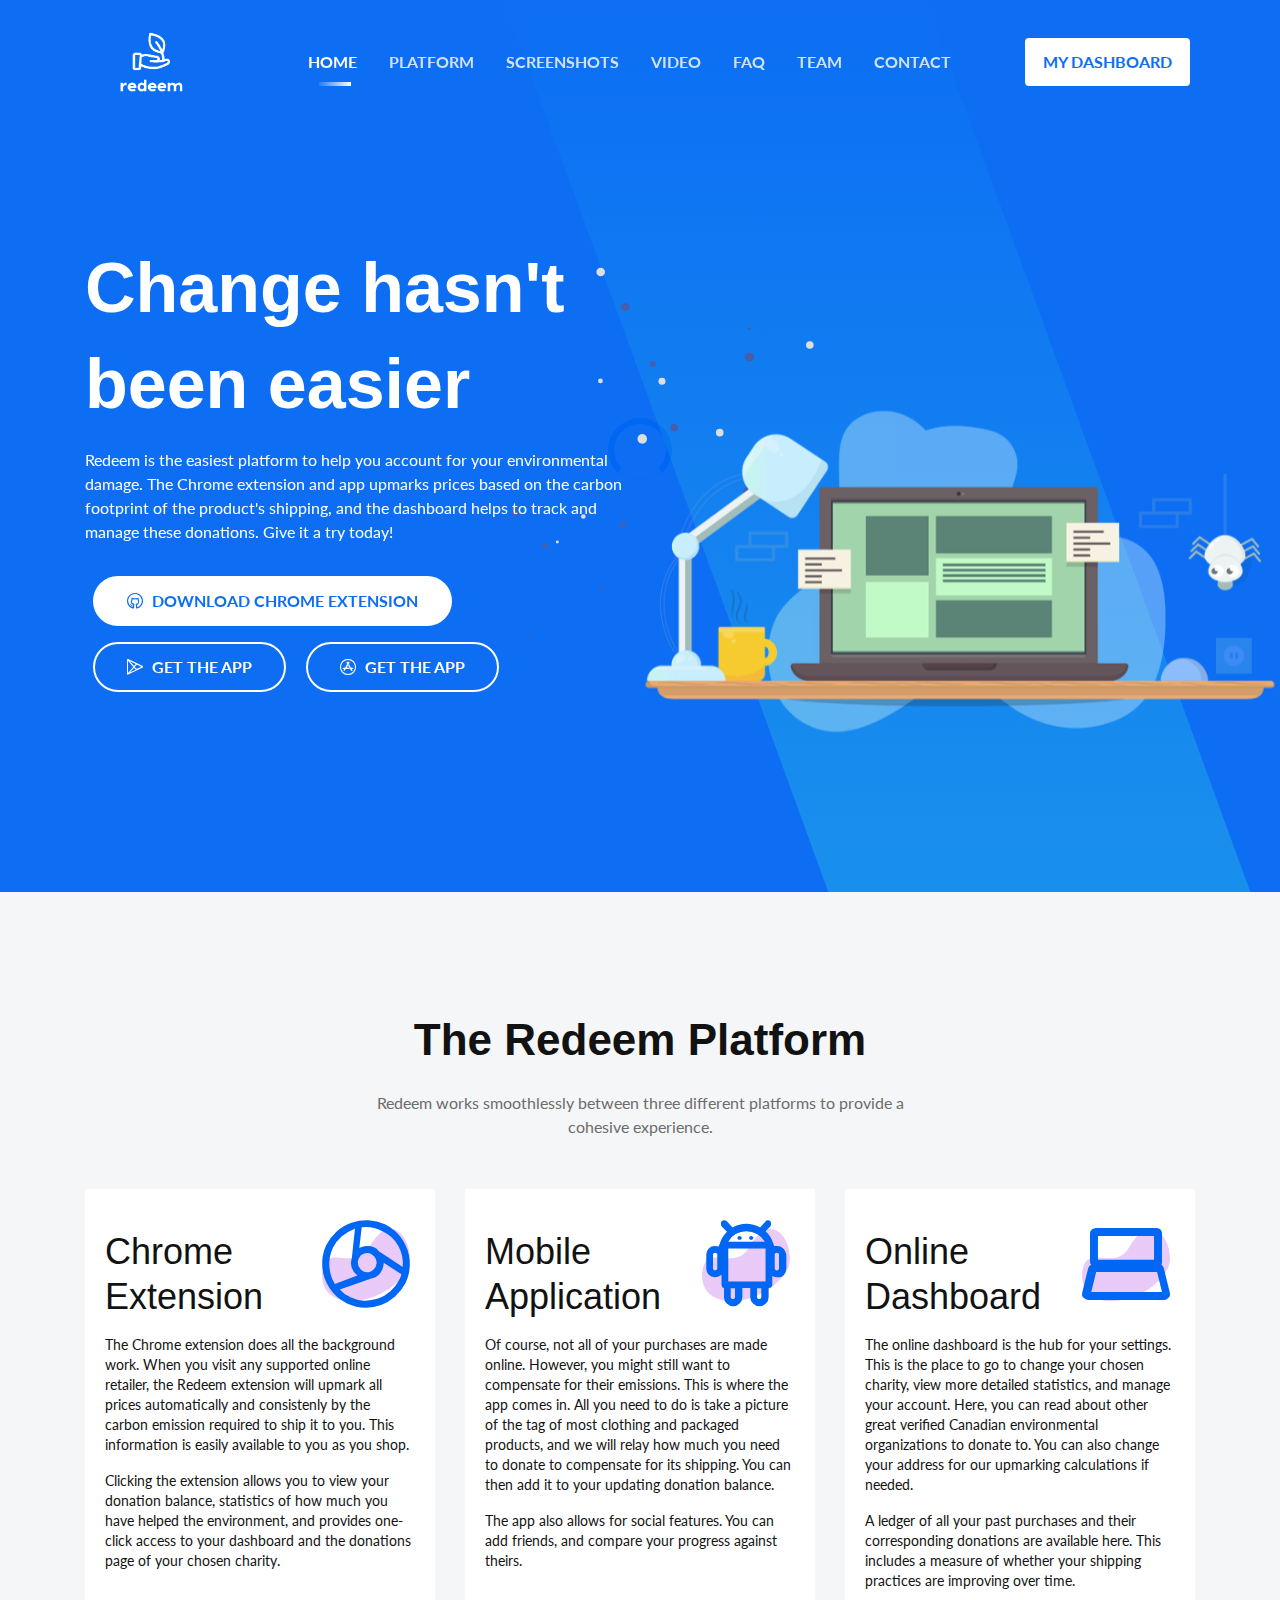
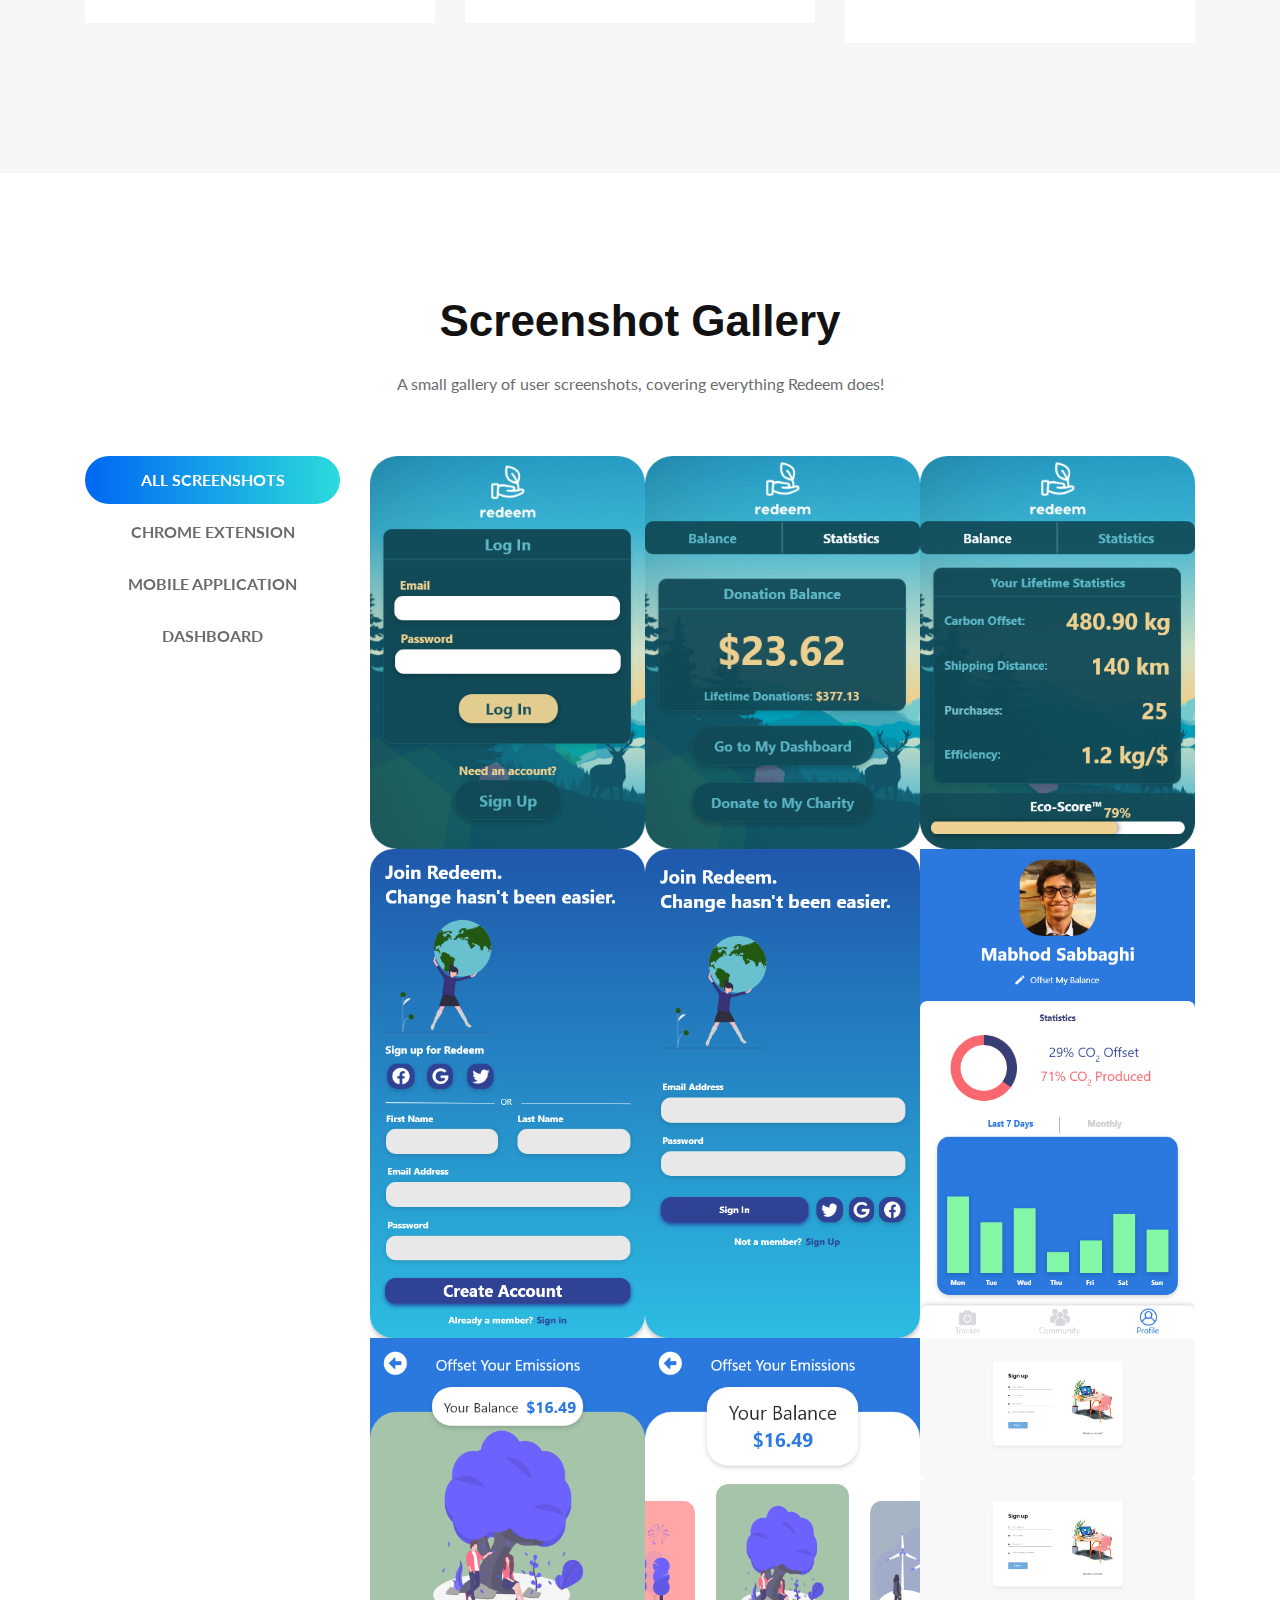
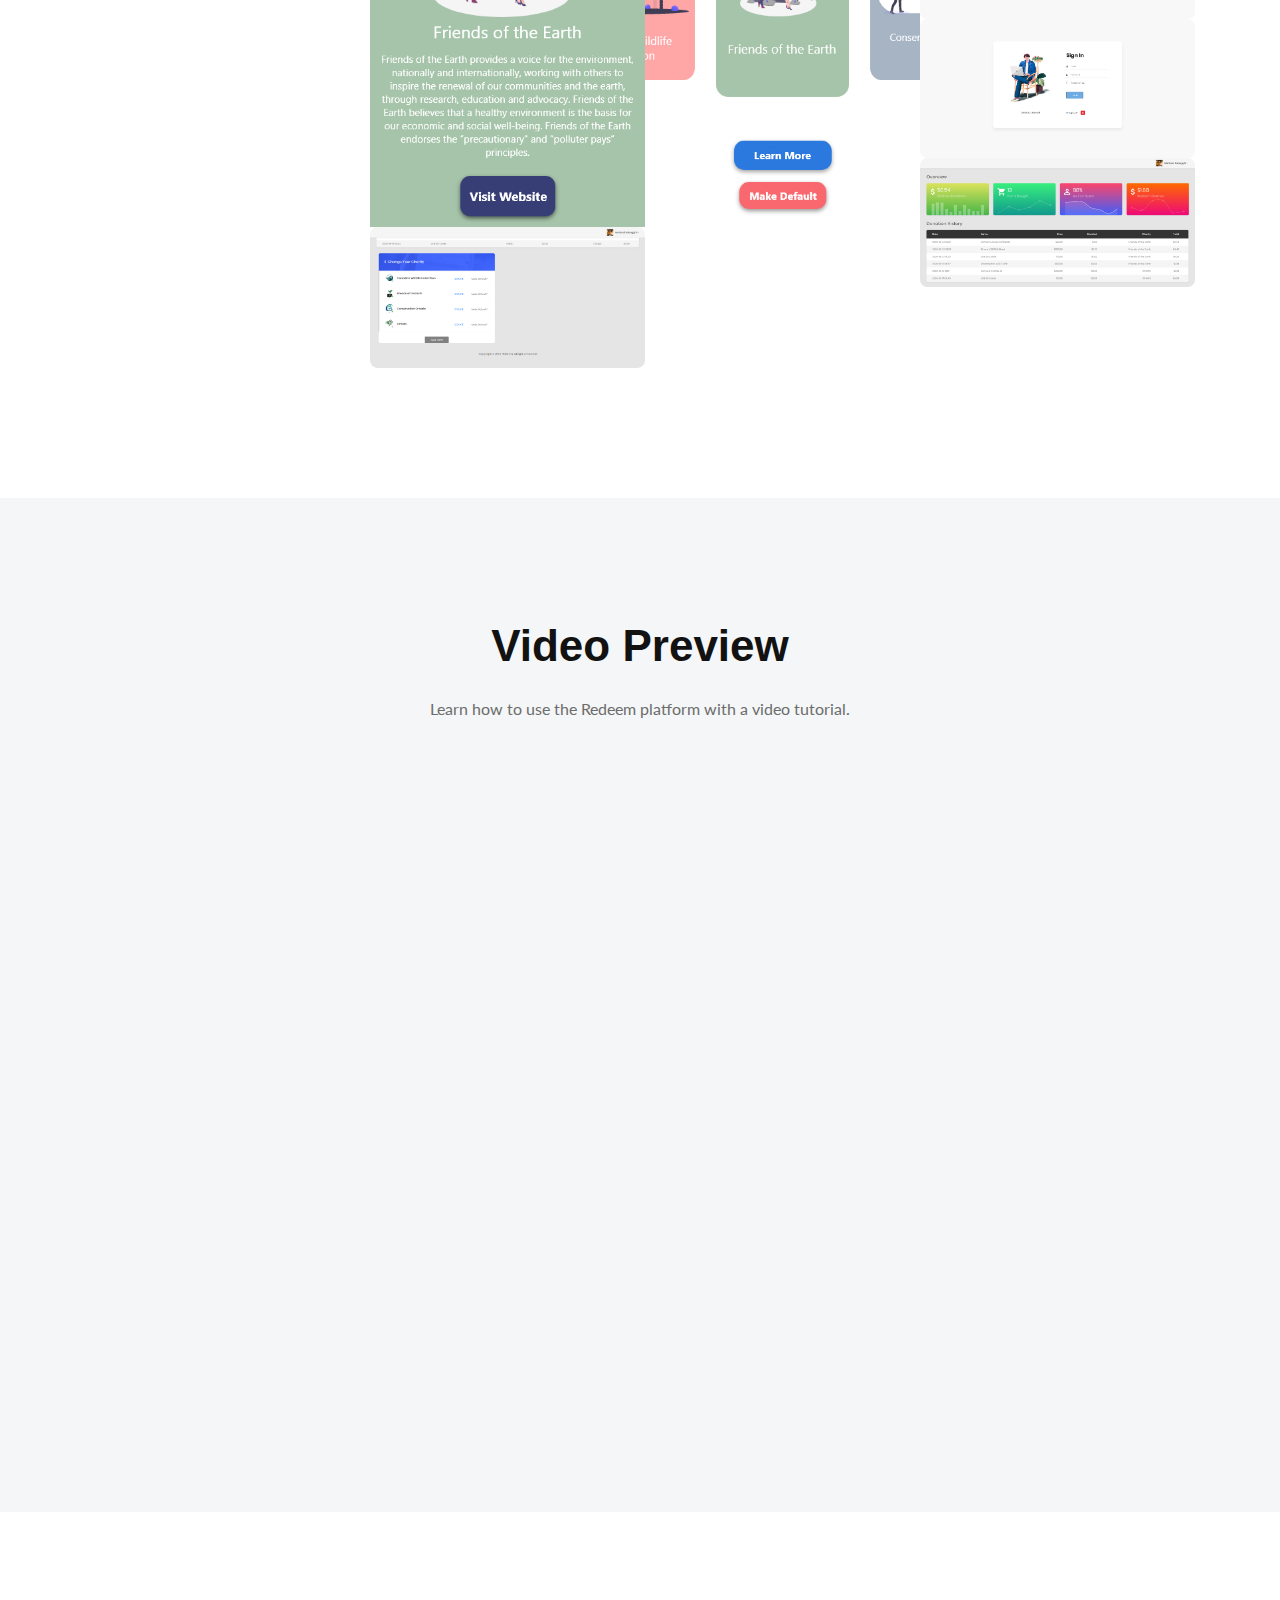
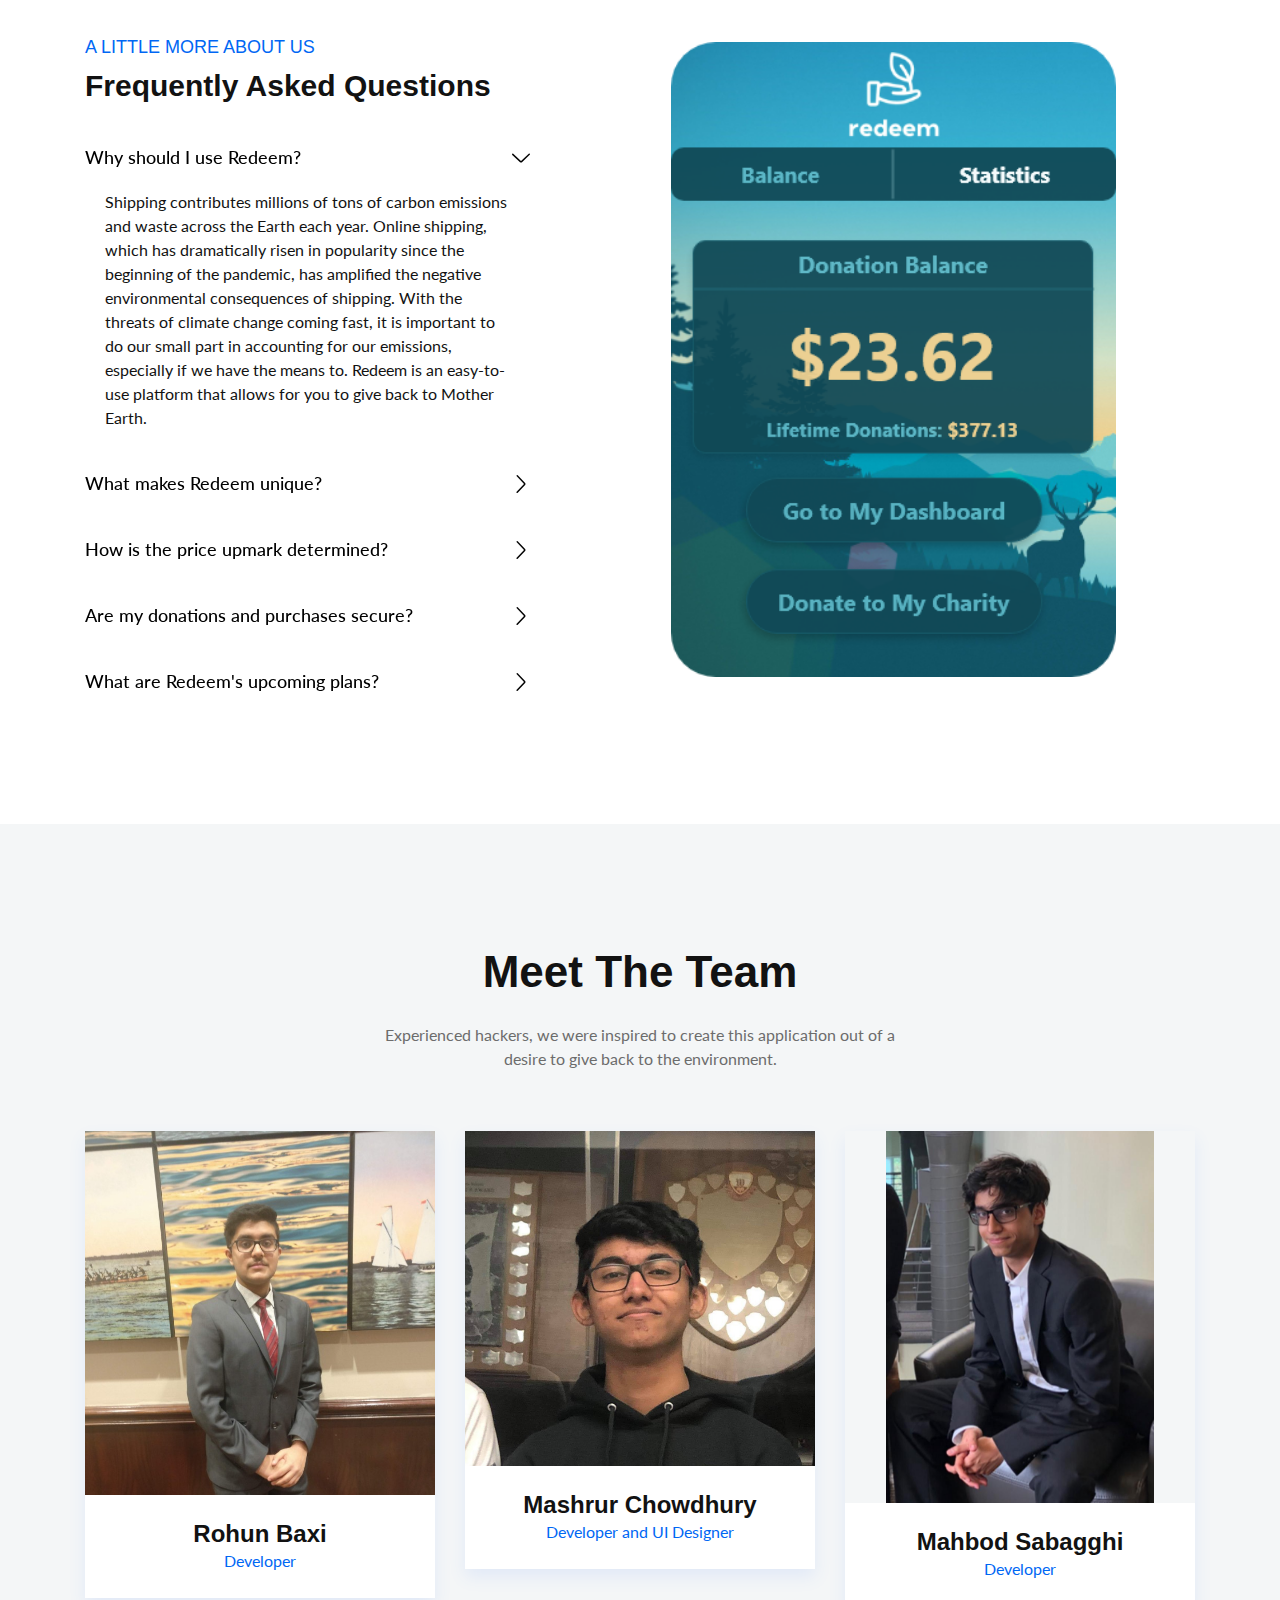
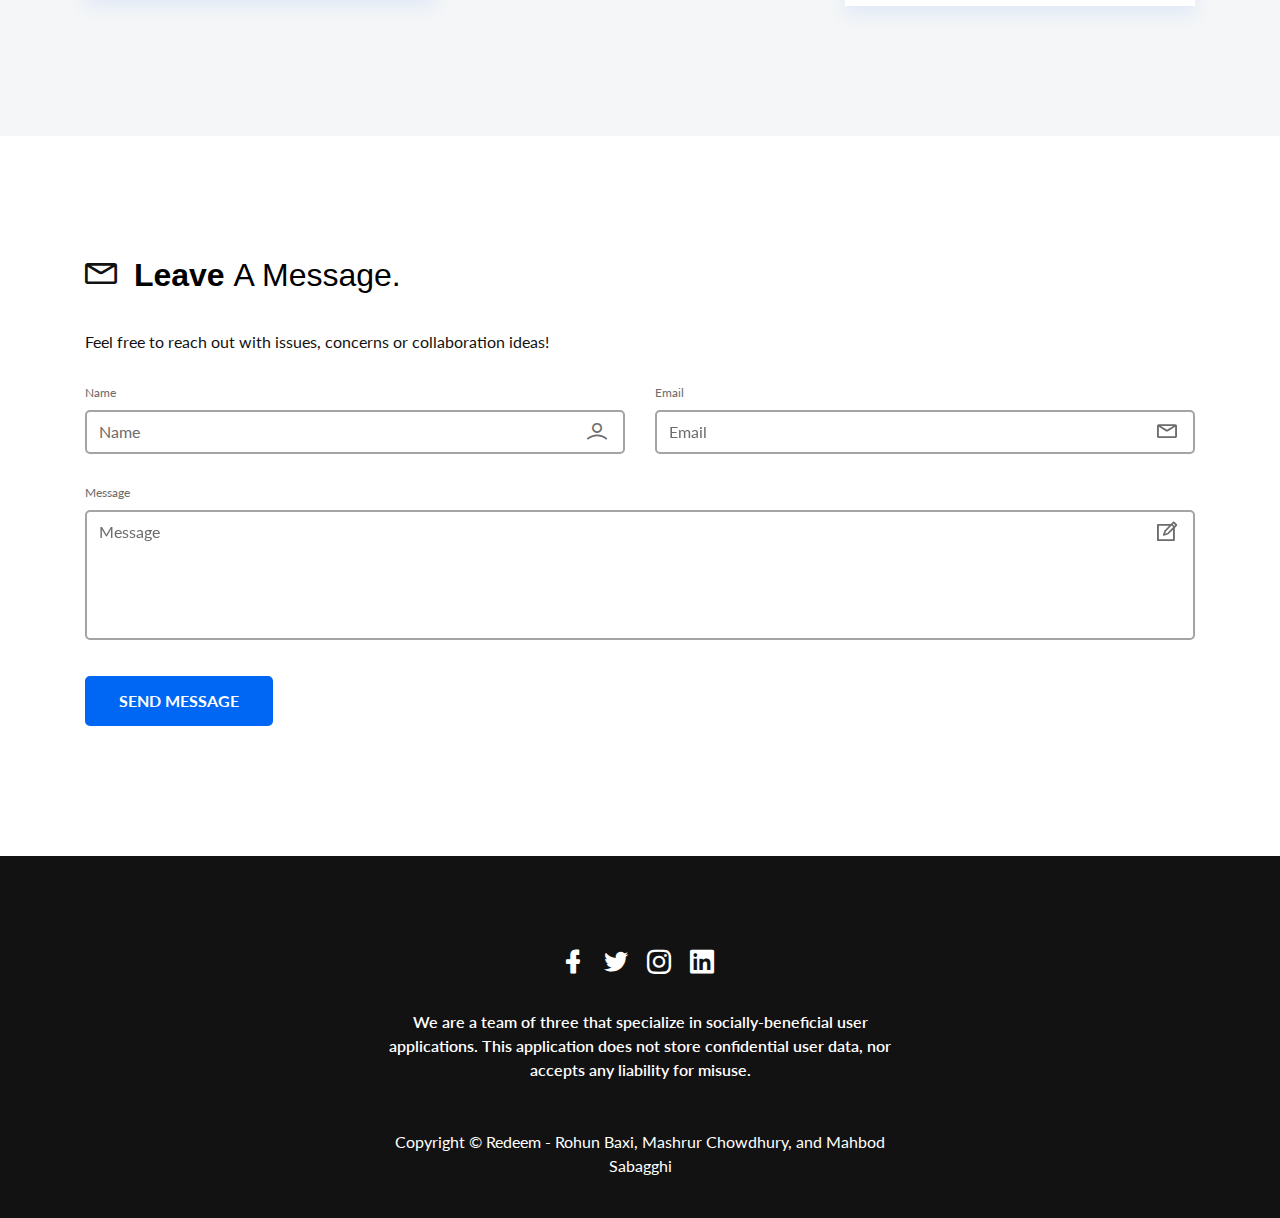
==== commit dabfccb1: "video link" ====
--- a/index.html
+++ b/index.html
@@ -511,7 +511,7 @@
                 
                 <div class="col-lg-4 col-md-7 col-sm-9">
                     
-                    <iframe wmode="Opaque" id = "bless" width="1120" height="630" src="https://www.youtube.com/embed/feALLvT2Y-I?rel=0&wmode=transparent" frameborder="0" allow="accelerometer; autoplay; clipboard-write; encrypted-media; gyroscope; picture-in-picture" allowfullscreen></iframe>
+                    <iframe wmode="Opaque" id = "bless" width="1120" height="630" src="https://www.youtube.com/watch?v=_5j5NZdBP00&feature=youtu.be&ab_channel=MashrurChowdhury" frameborder="0" allow="accelerometer; autoplay; clipboard-write; encrypted-media; gyroscope; picture-in-picture" allowfullscreen></iframe>
                 </div>
             </div> <!-- row -->
         </div> <!-- container -->
